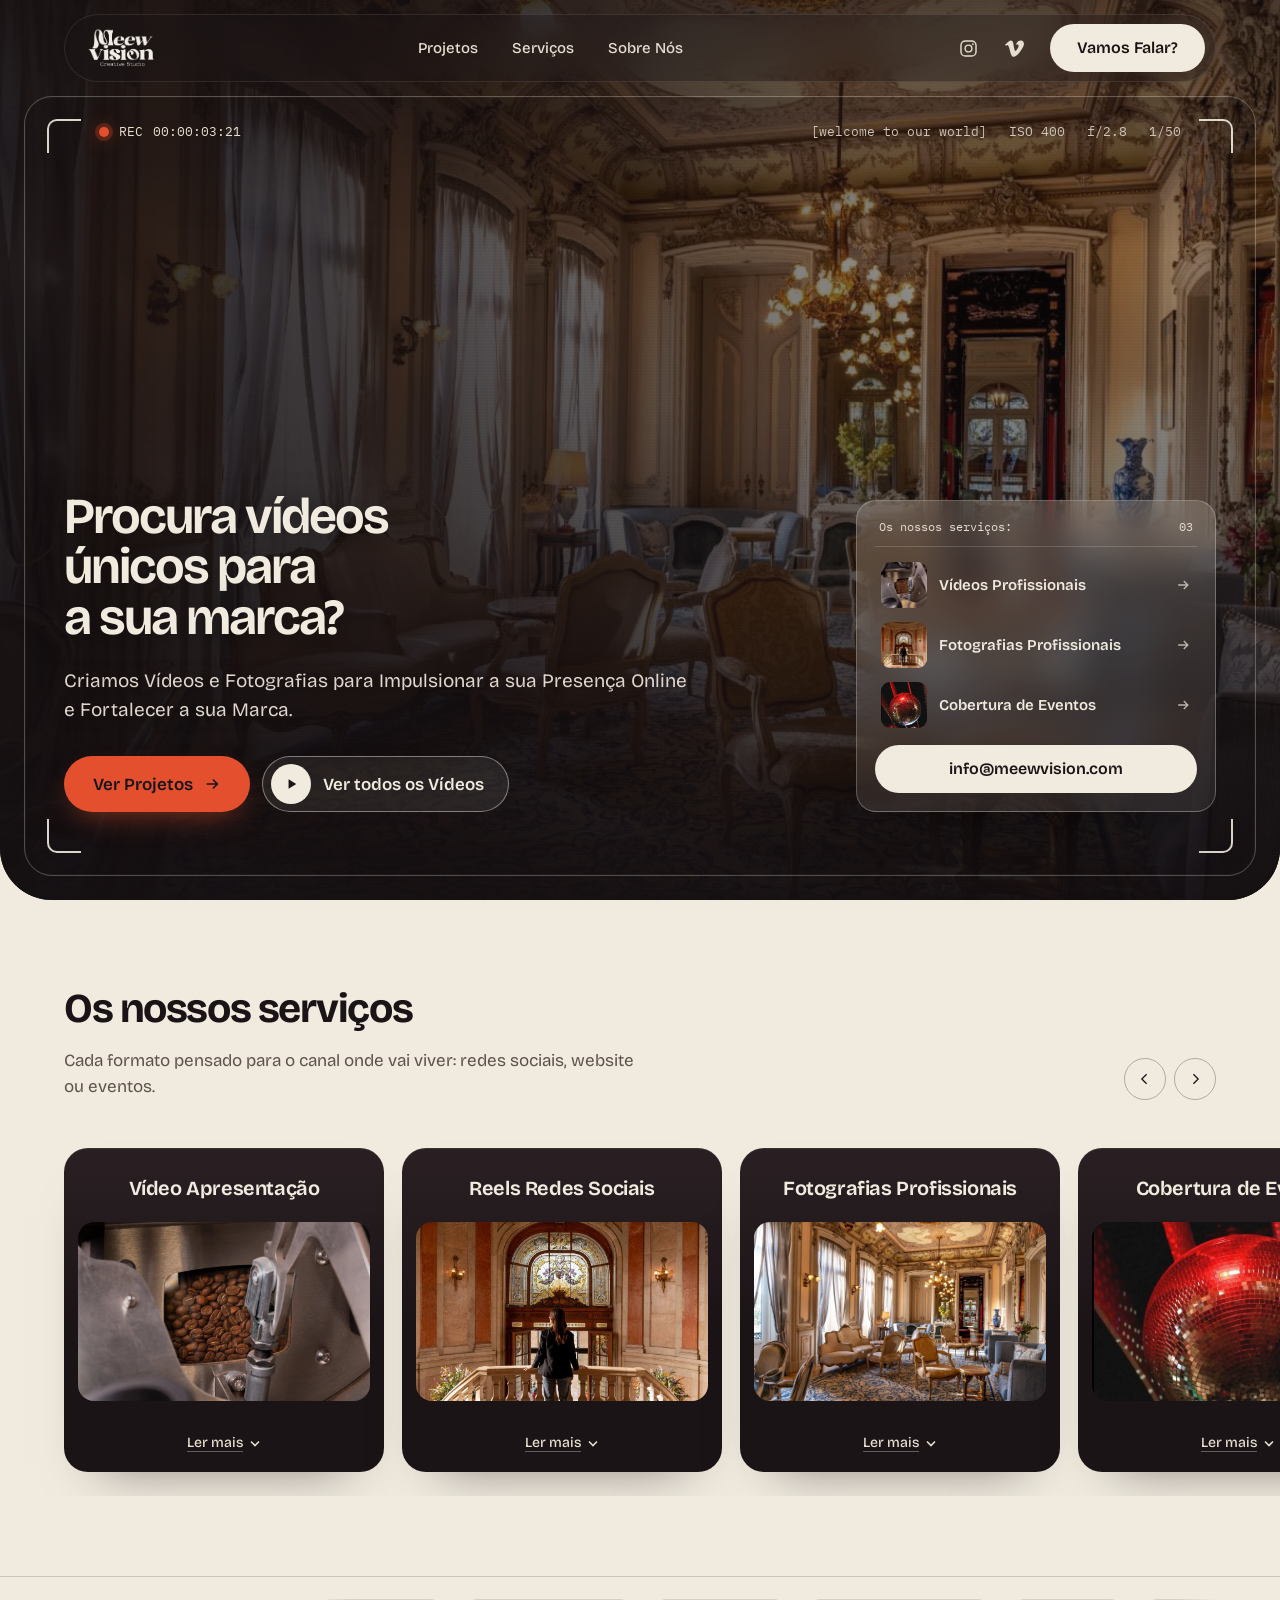
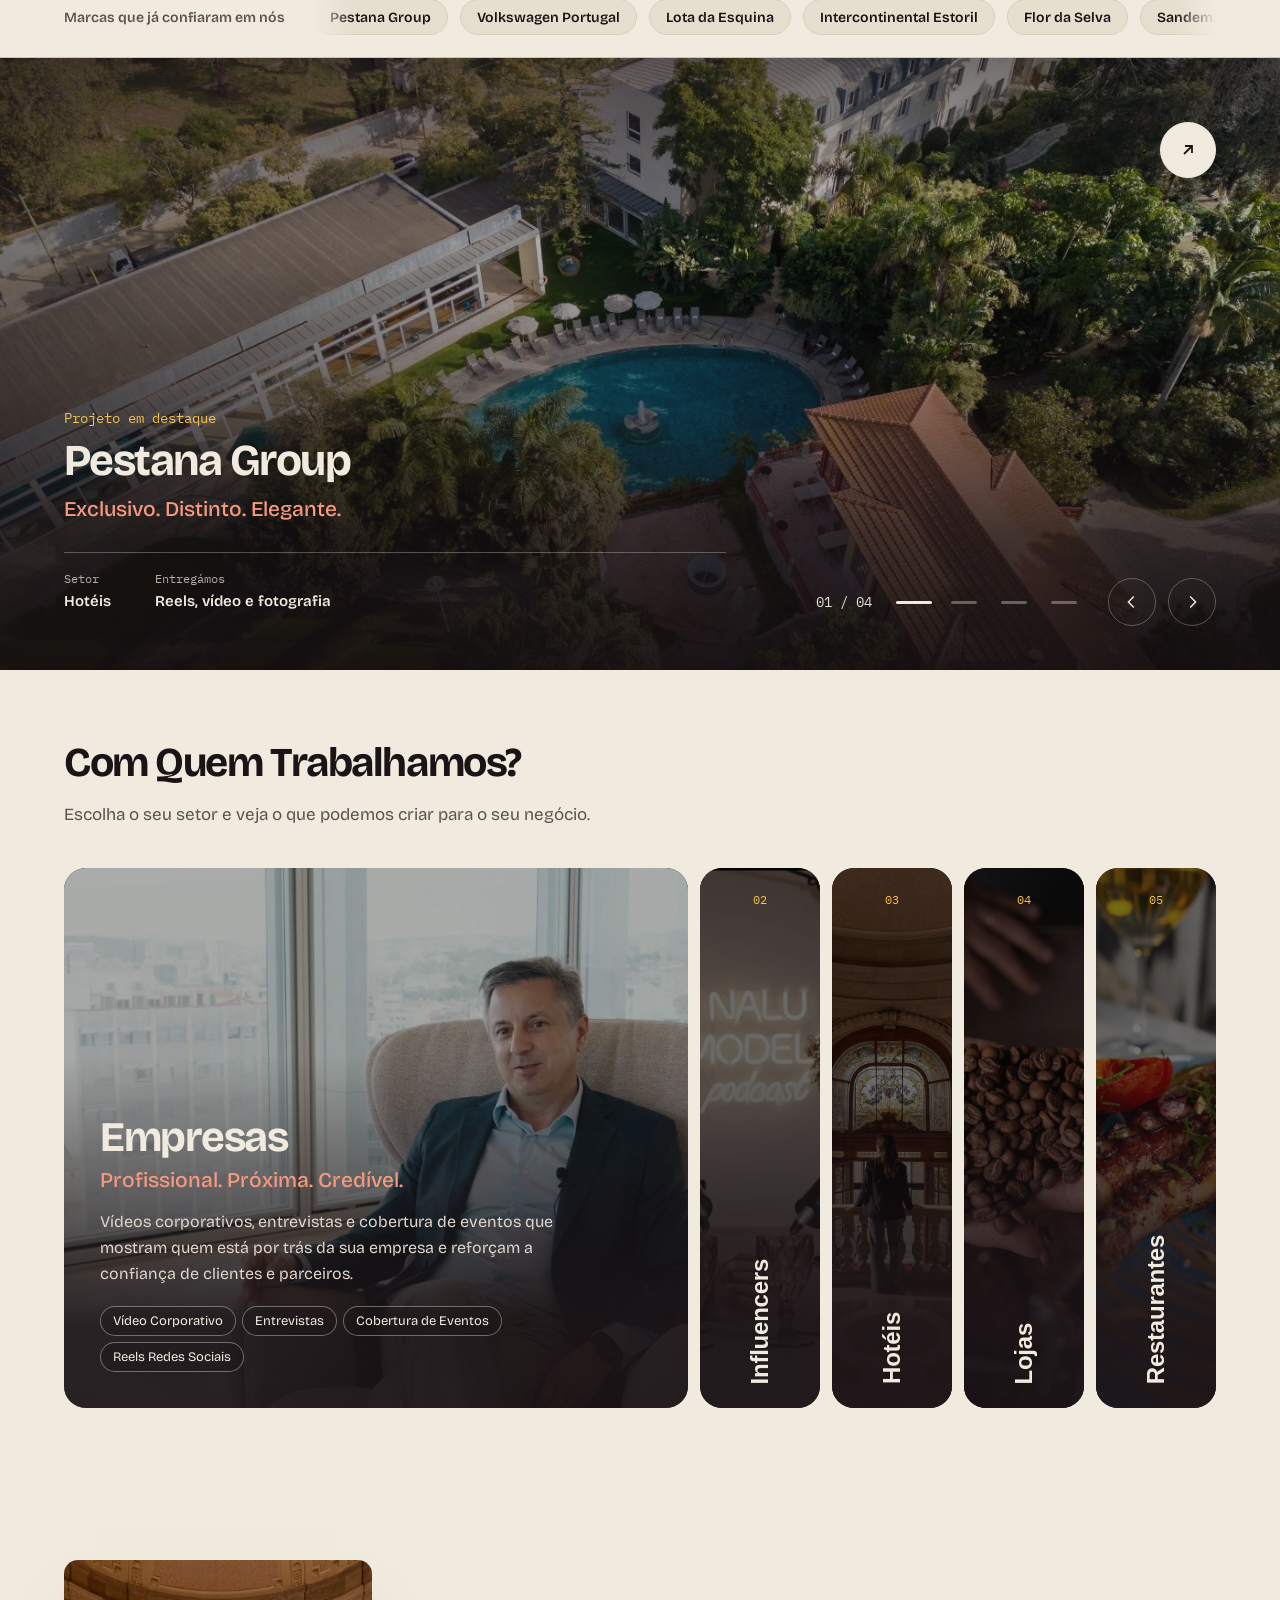
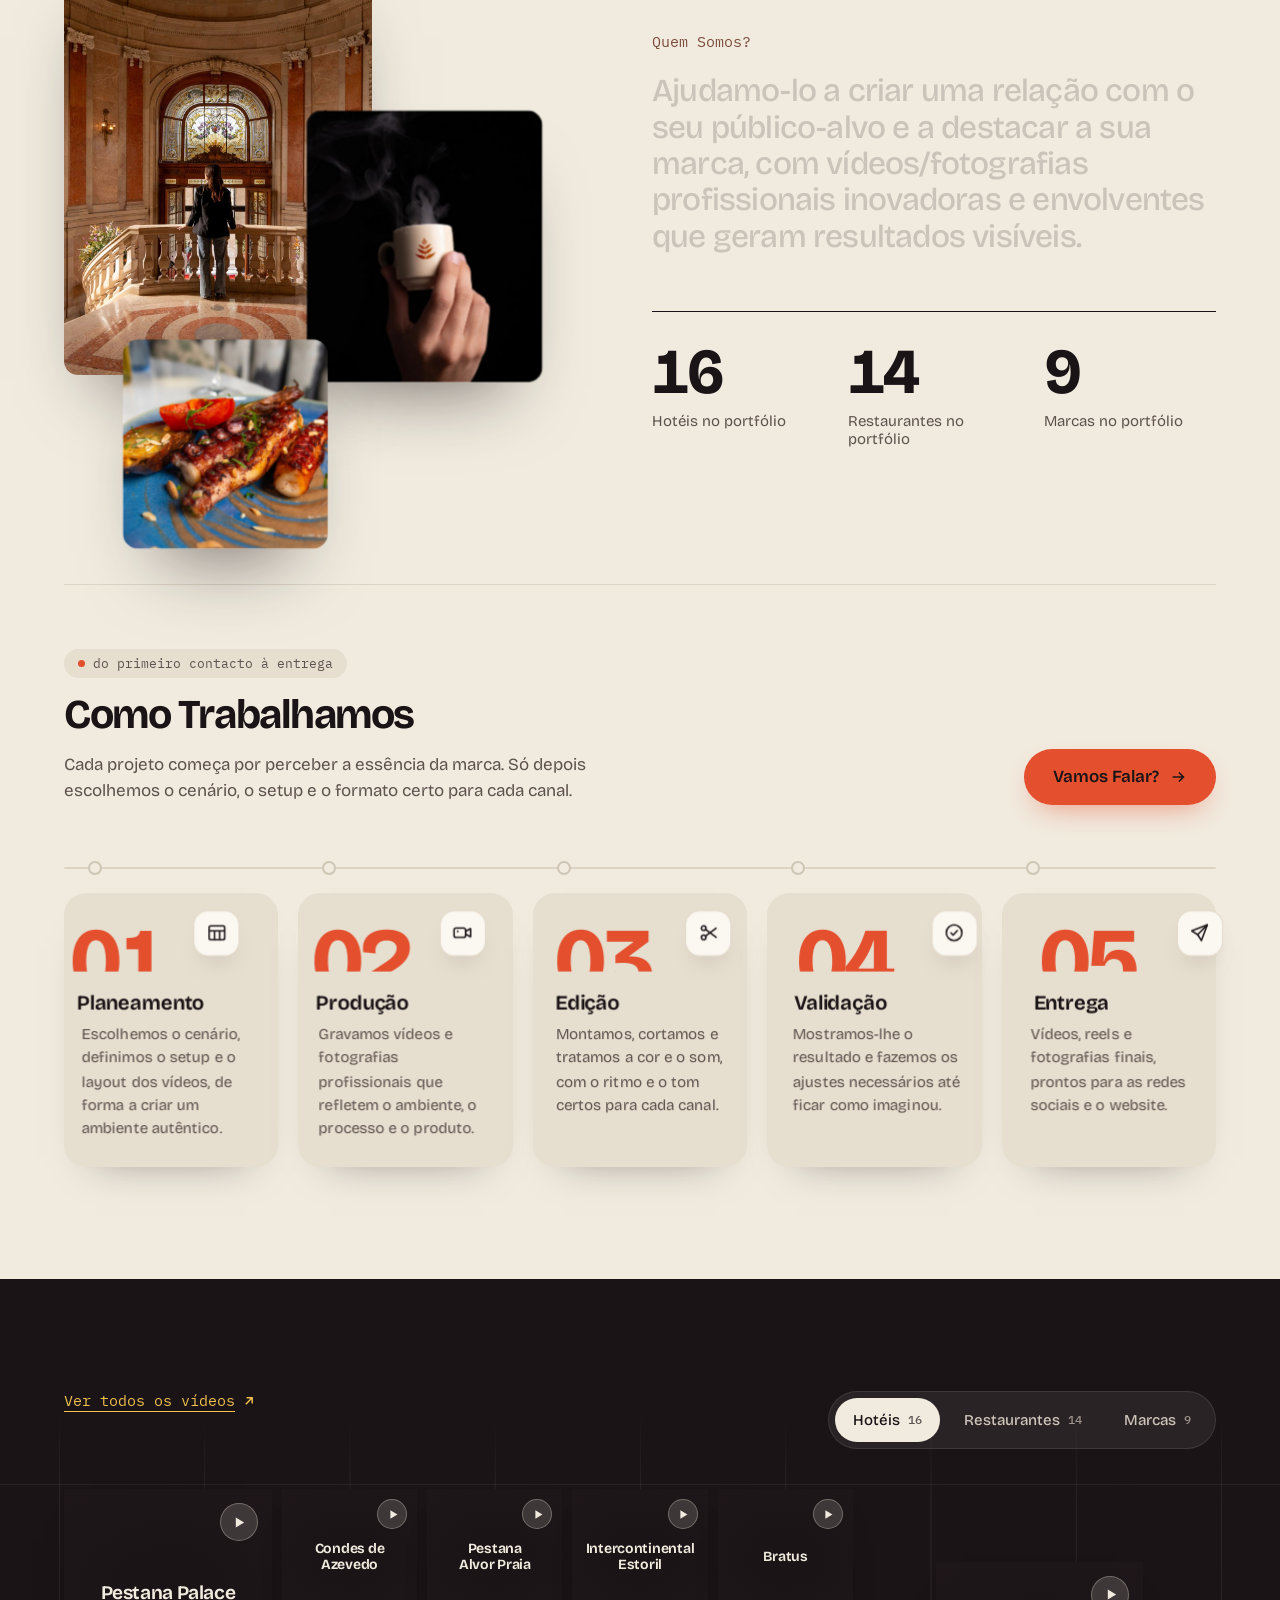
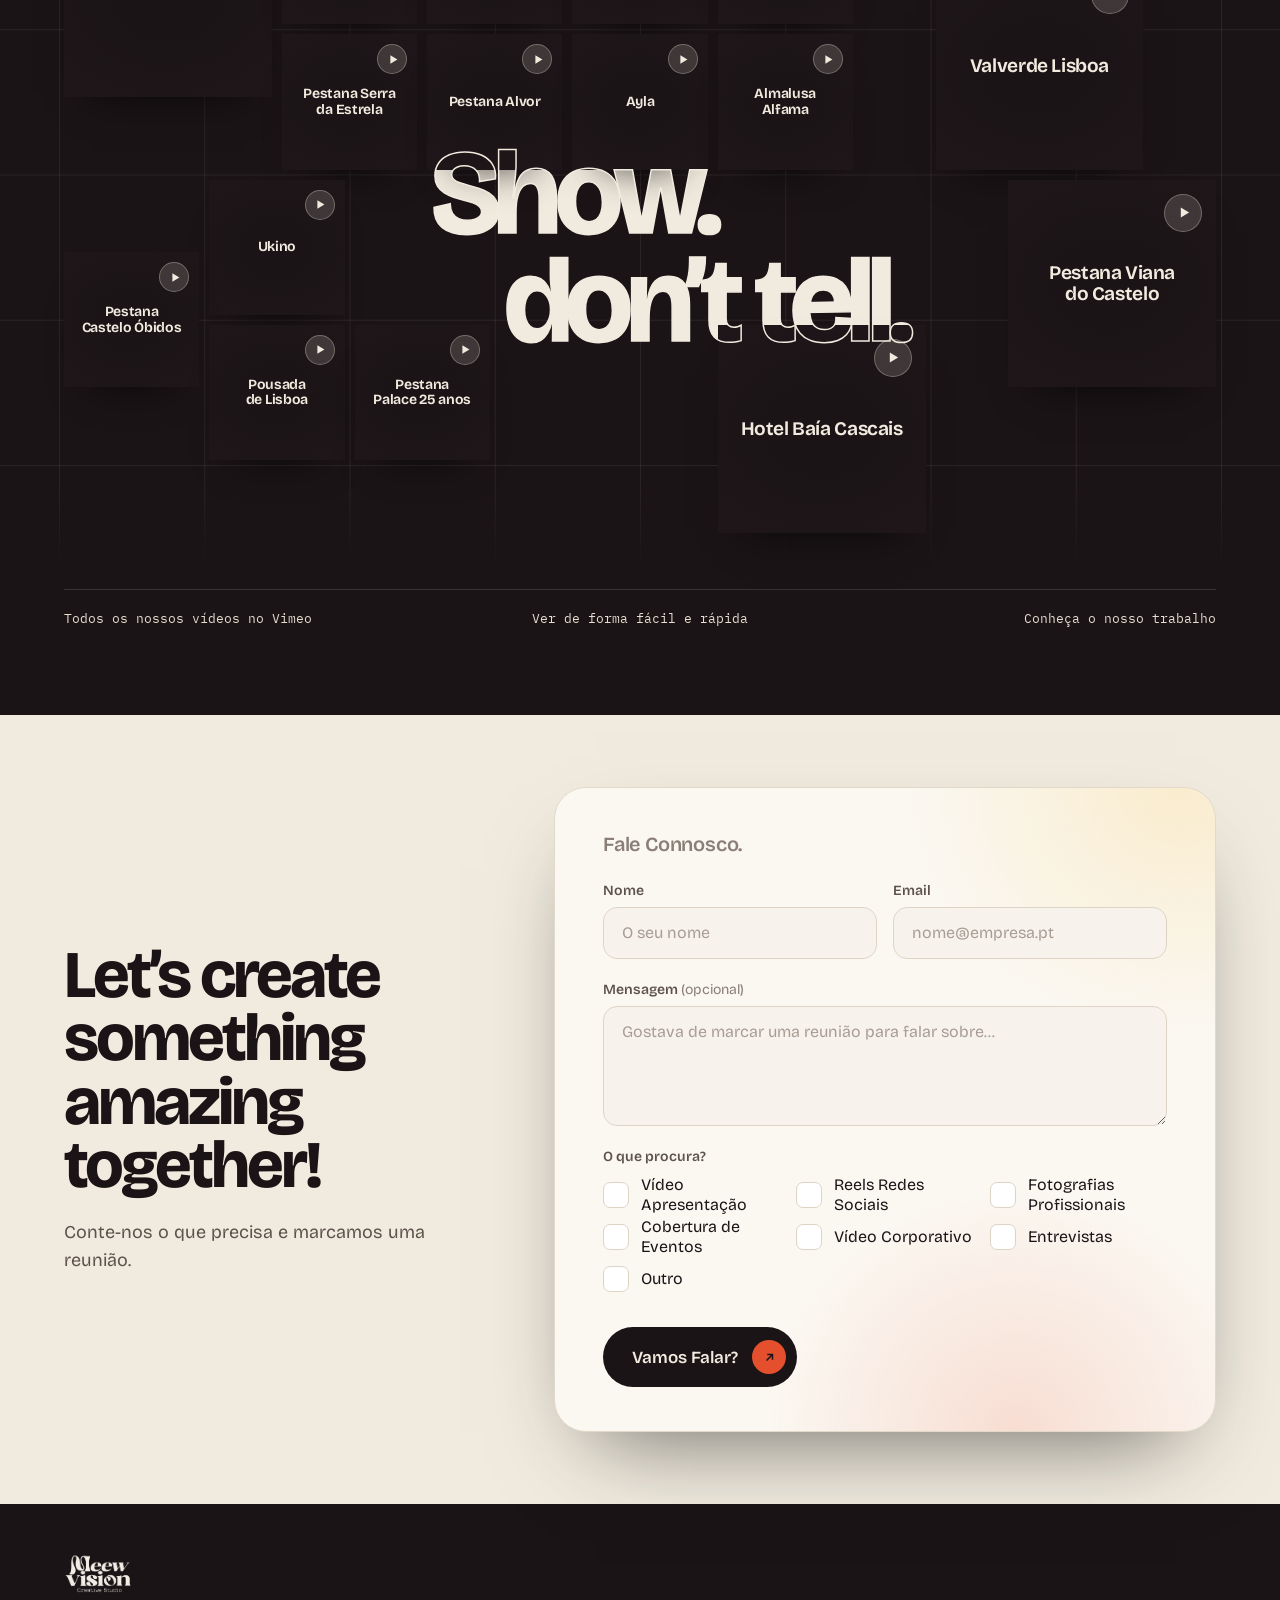
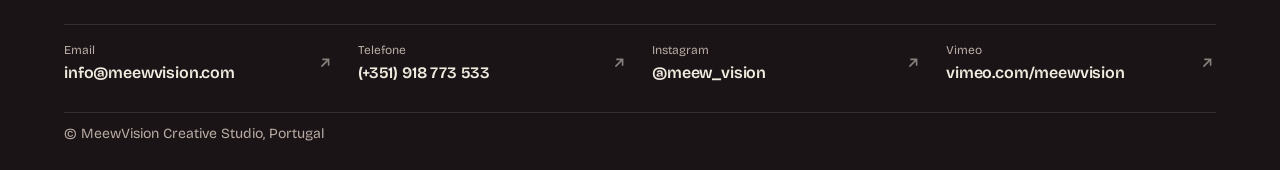
==== index.html @ 8f10b40c "Cartões de serviços mais compactos com fotografia a 55% - Fotografia ocupa 55% da altura do cartão; " ====
<!doctype html>
<html lang="pt-PT">
<head>
<meta charset="utf-8">
<meta name="viewport" content="width=device-width, initial-scale=1">
<title>MeewVision Creative Studio — Vídeos e Fotografias Profissionais</title>
<meta name="description" content="Criamos Vídeos e Fotografias para Impulsionar a sua Presença Online e Fortalecer a sua Marca. Vídeos Profissionais, Fotografias Profissionais e Cobertura de Eventos.">
<meta name="theme-color" content="#1B1417">
<link rel="icon" href="assets/img/logo-meewvision.png">
<link rel="preconnect" href="https://fonts.googleapis.com">
<link rel="preconnect" href="https://fonts.gstatic.com" crossorigin>
<link rel="stylesheet" href="https://fonts.googleapis.com/css2?family=Bricolage+Grotesque:opsz,wght@12..96,300..800&amp;family=IBM+Plex+Mono:wght@400;500&amp;display=swap">
<link rel="stylesheet" href="css/styles.css">
<script src="js/main.js" defer></script>
</head>
<body>
<div>
<a class="skip" href="#conteudo">Pular para conteúdo</a>

<header class="nav ">
<div class="wrap">
<div class="nav-bar">
<a class="logo" href="#topo" aria-label="MeewVision Creative Studio, início"><img src="assets/img/logo-meewvision.png" alt="MeewVision Creative Studio" width="69" height="40"></a>
<nav aria-label="Principal">
<ul class="nav-links">
<li><a href="#outros">Projetos</a></li>
<li><a href="#servicos">Serviços</a></li>
<li><a href="#sobre">Sobre Nós</a></li>
</ul>
</nav>
<div class="nav-cta">
<ul class="nav-social">
<li><a class="social-ic" href="https://www.instagram.com/meew_vision/" target="_blank" rel="noopener" aria-label="Instagram da MeewVision (abre num novo separador)"><svg viewBox="0 0 24 24" fill="none" stroke="currentColor" stroke-width="1.8" aria-hidden="true"><rect x="2.5" y="2.5" width="19" height="19" rx="5.5"/><circle cx="12" cy="12" r="4.3"/><circle cx="17.5" cy="6.5" r="1.1" fill="currentColor" stroke="none"/></svg></a></li>
<li><a class="social-ic" href="https://vimeo.com/meewvision" target="_blank" rel="noopener" aria-label="Vimeo da MeewVision (abre num novo separador)"><svg viewBox="0 0 24 24" fill="currentColor" aria-hidden="true"><path d="M23.977 6.417c-.105 2.338-1.739 5.543-4.894 9.609-3.268 4.247-6.026 6.37-8.29 6.37-1.409 0-2.578-1.294-3.553-3.881L5.322 11.4C4.603 8.816 3.834 7.522 3.01 7.522c-.179 0-.806.378-1.881 1.132L0 7.213c1.18-1.03 2.351-2.066 3.497-3.112C5.072 2.735 6.257 2.017 7.053 1.943c1.87-.18 3.023 1.1 3.456 3.842.466 2.971.788 4.819.967 5.547.537 2.455 1.129 3.674 1.776 3.674.502 0 1.257-.796 2.266-2.382 1.004-1.586 1.544-2.79 1.616-3.62.144-1.365-.393-2.053-1.615-2.053-.57 0-1.158.13-1.759.389 1.165-3.823 3.391-5.677 6.67-5.568 2.431.07 3.574 1.651 3.434 4.742z"/></svg></a></li>
</ul>
<a class="btn btn-cream" href="#contacto">Vamos Falar?</a>
<button id="menu-btn" class="icon-btn menu-btn" type="button" aria-label="Abrir menu" aria-expanded="false" aria-controls="menu">
<svg width="20" height="20" viewBox="0 0 20 20" fill="none" stroke="currentColor" stroke-width="1.6" aria-hidden="true"><path d="M3 7h14M3 13h14"></path></svg>
</button>
</div>
</div>
</div>
</header>


<div id="menu" class="overlay" hidden role="dialog" aria-modal="true" aria-label="Menu">
<div class="overlay-top">
<img src="assets/img/logo-meewvision.png" alt="MeewVision Creative Studio" width="58" height="34" style="height: 34px; width: auto;">
<button id="menu-close" class="icon-btn" type="button" aria-label="Fechar menu">
<svg width="20" height="20" viewBox="0 0 20 20" fill="none" stroke="currentColor" stroke-width="1.6" aria-hidden="true"><path d="M5 5l10 10M15 5L5 15"></path></svg>
</button>
</div>
<ul>
<li><a href="#outros">Projetos</a></li>
<li><a href="#servicos">Serviços</a></li>
<li><a href="#sobre">Sobre Nós</a></li>
</ul>
<div style="margin-top: auto;">
<a class="btn btn-hot" href="#contacto" style="width: 100%;">Vamos Falar?</a>
</div>
</div>


<main id="conteudo">

<section class="hero " id="topo" aria-labelledby="hero-title">
<div class="hero-media" aria-hidden="true">
<!-- VÍDEO DO HERO: para usar vídeo, coloque o ficheiro em assets/video/ e substitua o <img> abaixo por:
<video src="assets/video/hero.mp4" poster="assets/img/pestana-salao.jpg" autoplay muted loop playsinline preload="metadata"></video> -->

<img src="assets/img/pestana-salao.jpg" alt="" width="1400" height="934" fetchpriority="high" decoding="async">

</div>
<div class="hero-shade" aria-hidden="true"></div>
<div class="hero-scan" aria-hidden="true"></div>
<div class="reticle" aria-hidden="true"><span class="mono">AF</span></div>

<div class="vf" aria-hidden="true">
<span class="corner c-tl"></span><span class="corner c-tr"></span><span class="corner c-bl"></span><span class="corner c-br"></span>
<div class="hud-top mono">
<span class="rec"><i></i>REC <span id="tc">00:00:00:00</span></span>
<span class="hud-set"><span lang="en">[welcome to our world]</span><span>ISO 400</span><span>f/2.8</span><span>1/50</span></span>
</div>
</div>

<div class="hero-body">
<div class="hero-copy">
<h1 id="hero-title"><span class="ln">Procura vídeos</span> <span class="ln">únicos para</span> <span class="ln">a sua marca?</span></h1>
<p class="hero-sub">Criamos Vídeos e Fotografias para Impulsionar a sua Presença Online e Fortalecer a sua Marca.</p>
<div class="hero-ctas">
<a class="btn btn-cta" href="#outros">Ver Projetos<svg class="arrow" viewBox="0 0 20 20" fill="none" stroke="currentColor" stroke-width="1.8" aria-hidden="true"><path d="M4 10h12M11 5l5 5-5 5"></path></svg></a>
<a class="btn btn-watch" href="https://vimeo.com/meewvision" target="_blank" rel="noopener"><span class="pd" aria-hidden="true"><svg width="12" height="12" viewBox="0 0 14 14" fill="currentColor"><path d="M3 1.5v11l9-5.5z"></path></svg></span>Ver todos os Vídeos</a>
</div>
</div>
<aside class="hud-card" aria-label="Os nossos serviços">
<div class="hud-card-top mono"><span>Os nossos serviços:</span><span>03</span></div>
<ul>
<li><a href="#servicos"><img src="assets/img/flor-torra.jpg" alt="" width="46" height="46" loading="lazy"><b>Vídeos Profissionais</b><svg width="16" height="16" viewBox="0 0 20 20" fill="none" stroke="currentColor" stroke-width="1.8" aria-hidden="true"><path d="M4 10h12M11 5l5 5-5 5"></path></svg></a></li>
<li><a href="#servicos"><img src="assets/img/pestana-escadaria.jpg" alt="" width="46" height="46" loading="lazy"><b>Fotografias Profissionais</b><svg width="16" height="16" viewBox="0 0 20 20" fill="none" stroke="currentColor" stroke-width="1.8" aria-hidden="true"><path d="M4 10h12M11 5l5 5-5 5"></path></svg></a></li>
<li><a href="#servicos"><img src="assets/img/lota-evento.jpg" alt="" width="46" height="46" loading="lazy"><b>Cobertura de Eventos</b><svg width="16" height="16" viewBox="0 0 20 20" fill="none" stroke="currentColor" stroke-width="1.8" aria-hidden="true"><path d="M4 10h12M11 5l5 5-5 5"></path></svg></a></li>
</ul>
<a class="btn btn-cream" href="mailto:info@meewvision.com?subject=Vamos%20Falar%3F">info@meewvision.com</a>
</aside>
</div>
</section>

<section class="light scar" id="servicos" aria-labelledby="scar-title">
<div class="wrap">
<div class="scar-head">
<div>
<h2 id="scar-title" class="h2">Os nossos serviços</h2>
<p class="sub">Cada formato pensado para o canal onde vai viver: redes sociais, website ou eventos.</p>
</div>
<div class="scar-ctl">
<button class="icon-btn" type="button" aria-label="Anterior" aria-controls="scar-track"><svg width="18" height="18" viewBox="0 0 20 20" fill="none" stroke="currentColor" stroke-width="1.6" aria-hidden="true"><path d="M12 4l-6 6 6 6"></path></svg></button>
<button class="icon-btn" type="button" aria-label="Seguinte" aria-controls="scar-track"><svg width="18" height="18" viewBox="0 0 20 20" fill="none" stroke="currentColor" stroke-width="1.6" aria-hidden="true"><path d="M8 4l6 6-6 6"></path></svg></button>
</div>
</div>
</div>
<ul id="scar-track" class="track-x" tabindex="0" aria-label="Serviços em detalhe">
<li class="dcard">
<h3>Vídeo Apresentação</h3>
<div class="dcard-img"><img src="assets/img/flor-torra.jpg" alt="" width="640" height="480" loading="lazy" decoding="async"><div class="dcard-desc" id="ddesc-1"><p>Uma visão completa da marca, do processo ao produto final, para o website e as redes sociais.</p></div></div>
<button class="dcard-more" type="button" aria-expanded="false" aria-controls="ddesc-1"><span>Ler mais</span><svg viewBox="0 0 12 12" fill="none" stroke="currentColor" stroke-width="1.6" aria-hidden="true"><path d="M2 4.5l4 4 4-4"/></svg></button>
</li>
<li class="dcard">
<h3>Reels Redes Sociais</h3>
<div class="dcard-img"><img src="assets/img/pestana-escadaria.jpg" alt="" width="640" height="480" loading="lazy" decoding="async"><div class="dcard-desc" id="ddesc-2"><p>Vídeos curtos para destacar espaços e serviços e promover a identidade única da marca.</p></div></div>
<button class="dcard-more" type="button" aria-expanded="false" aria-controls="ddesc-2"><span>Ler mais</span><svg viewBox="0 0 12 12" fill="none" stroke="currentColor" stroke-width="1.6" aria-hidden="true"><path d="M2 4.5l4 4 4-4"/></svg></button>
</li>
<li class="dcard">
<h3>Fotografias Profissionais</h3>
<div class="dcard-img"><img src="assets/img/pestana-salao.jpg" alt="" width="640" height="480" loading="lazy" decoding="async"><div class="dcard-desc" id="ddesc-3"><p>Imagens que capturam a autenticidade da marca: o espaço, o processo e o produto final.</p></div></div>
<button class="dcard-more" type="button" aria-expanded="false" aria-controls="ddesc-3"><span>Ler mais</span><svg viewBox="0 0 12 12" fill="none" stroke="currentColor" stroke-width="1.6" aria-hidden="true"><path d="M2 4.5l4 4 4-4"/></svg></button>
</li>
<li class="dcard">
<h3>Cobertura de Eventos</h3>
<div class="dcard-img"><img src="assets/img/lota-evento.jpg" alt="" width="640" height="480" loading="lazy" decoding="async"><div class="dcard-desc" id="ddesc-4"><p>Vídeos e reels que capturam a atmosfera vibrante e a experiência única de cada evento.</p></div></div>
<button class="dcard-more" type="button" aria-expanded="false" aria-controls="ddesc-4"><span>Ler mais</span><svg viewBox="0 0 12 12" fill="none" stroke="currentColor" stroke-width="1.6" aria-hidden="true"><path d="M2 4.5l4 4 4-4"/></svg></button>
</li>
<li class="dcard">
<h3>Vídeo Corporativo</h3>
<div class="dcard-img"><img src="assets/img/bpi-entrevista.jpg" alt="" width="640" height="480" loading="lazy" decoding="async"><div class="dcard-desc" id="ddesc-5"><p>Clipes intercalados com entrevistas, criando uma narrativa dinâmica e envolvente.</p></div></div>
<button class="dcard-more" type="button" aria-expanded="false" aria-controls="ddesc-5"><span>Ler mais</span><svg viewBox="0 0 12 12" fill="none" stroke="currentColor" stroke-width="1.6" aria-hidden="true"><path d="M2 4.5l4 4 4-4"/></svg></button>
</li>
<li class="dcard">
<h3>Entrevistas</h3>
<div class="dcard-img"><img src="assets/img/bpi-gestor.jpg" alt="" width="640" height="480" loading="lazy" decoding="async"><div class="dcard-desc" id="ddesc-6"><p>Escolhemos o cenário, definimos o setup e o layout para um ambiente autêntico e acolhedor.</p></div></div>
<button class="dcard-more" type="button" aria-expanded="false" aria-controls="ddesc-6"><span>Ler mais</span><svg viewBox="0 0 12 12" fill="none" stroke="currentColor" stroke-width="1.6" aria-hidden="true"><path d="M2 4.5l4 4 4-4"/></svg></button>
</li>
<li class="dcard">
<h3>Fotografias Menu</h3>
<div class="dcard-img"><img src="assets/img/lota-polvo.jpg" alt="" width="640" height="480" loading="lazy" decoding="async"><div class="dcard-desc" id="ddesc-7"><p>A elegância e sofisticação dos pratos, prontas para o menu, o website e as redes.</p></div></div>
<button class="dcard-more" type="button" aria-expanded="false" aria-controls="ddesc-7"><span>Ler mais</span><svg viewBox="0 0 12 12" fill="none" stroke="currentColor" stroke-width="1.6" aria-hidden="true"><path d="M2 4.5l4 4 4-4"/></svg></button>
</li>
<li class="dcard">
<h3>Reels Produção</h3>
<div class="dcard-img"><img src="assets/img/flor-graos.jpg" alt="" width="640" height="480" loading="lazy" decoding="async"><div class="dcard-desc" id="ddesc-8"><p>Vídeos curtos e rápidos que mostram a essência artesanal do processo de produção.</p></div></div>
<button class="dcard-more" type="button" aria-expanded="false" aria-controls="ddesc-8"><span>Ler mais</span><svg viewBox="0 0 12 12" fill="none" stroke="currentColor" stroke-width="1.6" aria-hidden="true"><path d="M2 4.5l4 4 4-4"/></svg></button>
</li>
</ul>
</section>

<section class="light logos" aria-labelledby="logos-title">
<div class="wrap logos-in">
<h2 id="logos-title" class="logos-title">Marcas que já confiaram em nós</h2>
<!-- Lista gerada a partir de BRANDS em js/main.js (com logo: 'assets/img/logos/…' passa a mostrar o logótipo) -->
<div class="logos-band">
<ul class="logos-track" id="logos-track" aria-labelledby="logos-title"></ul>
</div>
</div>
</section>

<section class="feat" aria-labelledby="feat-title" aria-roledescription="carrossel">
<div class="feat-bg" aria-hidden="true">

<img class="on" src="assets/img/pestana-piscina.jpg" alt="" width="1400" height="934" loading="lazy" decoding="async">

<img class="" src="assets/img/lota-prato.jpg" alt="" width="1400" height="934" loading="lazy" decoding="async">

<img class="" src="assets/img/flor-graos.jpg" alt="" width="1400" height="934" loading="lazy" decoding="async">

<img class="" src="assets/img/bpi-entrevista.jpg" alt="" width="1400" height="934" loading="lazy" decoding="async">

</div>
<div class="wrap feat-in">
<div class="feat-top">
<a class="feat-go" href="https://www.meewvision.com/pestanagroup" target="_blank" rel="noopener" aria-label="Ver projeto completo: Pestana Group"><svg viewBox="0 0 20 20" fill="none" stroke="currentColor" stroke-width="1.8" aria-hidden="true"><path d="M6 14L14 6M7 6h7v7"></path></svg></a>
</div>
<div class="feat-bottom">
<div class="feat-title" aria-live="polite">
<h2 id="feat-title" class="feat-kicker mono">Projeto em destaque</h2>
<h3>Pestana Group</h3>
<p>Exclusivo. Distinto. Elegante.</p>
<dl class="feat-meta">
<div><dt class="mono">Setor</dt><dd>Hotéis</dd></div>
<div><dt class="mono">Entregámos</dt><dd>Reels, vídeo e fotografia</dd></div>
</dl>
</div>
<div class="feat-ctl">
<span class="count mono">01 / 04</span>
<div class="dots">

<button type="button" aria-label="Mostrar Pestana Group" aria-current="true"><i></i></button>

<button type="button" aria-label="Mostrar Lota da Esquina" aria-current="false"><i></i></button>

<button type="button" aria-label="Mostrar Flor da Selva" aria-current="false"><i></i></button>

<button type="button" aria-label="Mostrar BPI Gestão de Ativos" aria-current="false"><i></i></button>

</div>
<button class="icon-btn" type="button" aria-label="Projeto anterior"><svg width="18" height="18" viewBox="0 0 20 20" fill="none" stroke="currentColor" stroke-width="1.6" aria-hidden="true"><path d="M12 4l-6 6 6 6"></path></svg></button>
<button class="icon-btn" type="button" aria-label="Projeto seguinte"><svg width="18" height="18" viewBox="0 0 20 20" fill="none" stroke="currentColor" stroke-width="1.6" aria-hidden="true"><path d="M8 4l6 6-6 6"></path></svg></button>
</div>
</div>
</div>
</section>

<section class="light sectors-sec" id="trabalho" aria-labelledby="trabalho-title">
<div class="wrap">
<div class="sec-head">
<div>
<h2 id="trabalho-title" class="h2">Com Quem Trabalhamos?</h2>
<p class="sub">Escolha o seu setor e veja o que podemos criar para o seu negócio.</p>
</div>
</div>
<ul class="sectors">

<li class="sec on">
<img src="assets/img/bpi-entrevista.jpg" alt="Entrevista em vídeo num escritório" width="933" height="1400" loading="lazy" decoding="async">
<button class="sec-hit" type="button" aria-expanded="true" aria-controls="setor-0" tabindex="-1">
<span class="mono">01</span>
<span class="vlabel">Empresas</span>
</button>
<div id="setor-0" class="sec-body">
<h3>Empresas</h3>
<p class="tl">Profissional. Próxima. Credível.</p>
<p class="ds">Vídeos corporativos, entrevistas e cobertura de eventos que mostram quem está por trás da sua empresa e reforçam a confiança de clientes e parceiros.</p>
<ul class="tags">
<li>Vídeo Corporativo</li><li>Entrevistas</li><li>Cobertura de Eventos</li><li>Reels Redes Sociais</li>
</ul>
</div>
</li>

<li class="sec">
<img src="assets/img/influencer.jpg" alt="Sessão fotográfica com uma criadora de conteúdo" width="933" height="1400" loading="lazy" decoding="async">
<button class="sec-hit" type="button" aria-expanded="false" aria-controls="setor-1" tabindex="0">
<span class="mono">02</span>
<span class="vlabel">Influencers</span>
</button>
<div id="setor-1" class="sec-body">
<h3>Influencers</h3>
<p class="tl">Criativo. Autêntico. Próximo.</p>
<p class="ds">Reels, vídeos e fotografias para parcerias com marcas, eventos e para as suas redes sociais, com qualidade de estúdio e o seu estilo pessoal.</p>
<ul class="tags">
<li>Reels Redes Sociais</li><li>Fotografias Profissionais</li><li>Cobertura de Eventos</li>
</ul>
</div>
</li>

<li class="sec">
<img src="assets/img/pestana-escadaria.jpg" alt="Interior de um hotel histórico" width="933" height="1400" loading="lazy" decoding="async">
<button class="sec-hit" type="button" aria-expanded="false" aria-controls="setor-2" tabindex="0">
<span class="mono">03</span>
<span class="vlabel">Hotéis</span>
</button>
<div id="setor-2" class="sec-body">
<h3>Hotéis</h3>
<p class="tl">Exclusivo. Acolhedor. Memorável.</p>
<p class="ds">Mostramos os espaços, os serviços e a experiência do seu hotel em vídeos e fotografias pensados para o website, as redes sociais e as plataformas de reservas.</p>
<ul class="tags">
<li>Vídeo Apresentação</li><li>Reels Redes Sociais</li><li>Fotografias Profissionais</li>
</ul>
</div>
</li>

<li class="sec">
<img src="assets/img/flor-maos.jpg" alt="Mãos com grãos de café torrado" width="933" height="1400" loading="lazy" decoding="async">
<button class="sec-hit" type="button" aria-expanded="false" aria-controls="setor-3" tabindex="0">
<span class="mono">04</span>
<span class="vlabel">Lojas</span>
</button>
<div id="setor-3" class="sec-body">
<h3>Lojas</h3>
<p class="tl">Autêntico. Artesanal. Único.</p>
<p class="ds">Do produto ao processo, criamos conteúdos que contam a história da sua loja e dão vontade de a visitar, online e ao vivo.</p>
<ul class="tags">
<li>Vídeo Apresentação</li><li>Fotografias Profissionais</li><li>Reels Produção</li>
</ul>
</div>
</li>

<li class="sec">
<img src="assets/img/lota-polvo.jpg" alt="Prato de polvo num restaurante" width="933" height="1400" loading="lazy" decoding="async">
<button class="sec-hit" type="button" aria-expanded="false" aria-controls="setor-4" tabindex="0">
<span class="mono">05</span>
<span class="vlabel">Restaurantes</span>
</button>
<div id="setor-4" class="sec-body">
<h3>Restaurantes</h3>
<p class="tl">Vibrante. Saboroso. Envolvente.</p>
<p class="ds">Pratos, ambiente e equipa captados de forma a abrir o apetite: fotografias de menu, reels e cobertura de eventos para encher mesas.</p>
<ul class="tags">
<li>Fotografias Menu</li><li>Reels Redes Sociais</li><li>Cobertura de Eventos</li>
</ul>
</div>
</li>

</ul>
</div>
</section>

<section class="light about" id="sobre" aria-labelledby="sobre-title">
<div class="wrap about-grid">
<div class="collage" aria-hidden="true">
<div class="collage-in">
<div class="col-img col-a"><img src="assets/img/pestana-escadaria.jpg" alt="" width="933" height="1400" loading="lazy" decoding="async"></div>
<div class="col-img col-b"><img src="assets/img/flor-chavena.jpg" alt="" width="933" height="1400" loading="lazy" decoding="async"></div>
<div class="col-img col-c"><img src="assets/img/lota-polvo.jpg" alt="" width="933" height="1400" loading="lazy" decoding="async"></div>
</div>
</div>
<div class="about-text">
<h2 id="sobre-title" class="label mono">Quem Somos?</h2>
<p class="big-p">Ajudamo-lo a criar uma relação com o seu público-alvo e a destacar a sua marca, com vídeos/fotografias profissionais inovadoras e envolventes que geram resultados visíveis.</p>
<div class="stats">
<div class="stat"><b>16</b><span>Hotéis no portfólio</span></div>
<div class="stat"><b>14</b><span>Restaurantes no portfólio</span></div>
<div class="stat"><b>9</b><span>Marcas no portfólio</span></div>
</div>
</div>
</div>
<div class="wrap">
<div class="process" id="processo">
<div class="process-head">
<div>
<p class="proc-chip mono"><span class="dot" aria-hidden="true"></span>do primeiro contacto à entrega</p>
<h3 id="processo-title" class="h2">Como Trabalhamos</h3>
<p class="sub">Cada projeto começa por perceber a essência da marca. Só depois escolhemos o cenário, o setup e o formato certo para cada canal.</p>
</div>
<a class="btn btn-cta" href="#contacto">Vamos Falar?<svg class="arrow" viewBox="0 0 20 20" fill="none" stroke="currentColor" stroke-width="1.8" aria-hidden="true"><path d="M4 10h12M11 5l5 5-5 5"></path></svg></a>
</div>
<div class="scar-ctl steps-ctl">
<button class="icon-btn" type="button" aria-label="Passo anterior" aria-controls="steps-track"><svg width="18" height="18" viewBox="0 0 20 20" fill="none" stroke="currentColor" stroke-width="1.6" aria-hidden="true"><path d="M12 4l-6 6 6 6"></path></svg></button>
<button class="icon-btn" type="button" aria-label="Passo seguinte" aria-controls="steps-track"><svg width="18" height="18" viewBox="0 0 20 20" fill="none" stroke="currentColor" stroke-width="1.6" aria-hidden="true"><path d="M8 4l6 6-6 6"></path></svg></button>
</div>
<ol class="steps" id="steps-track">
<li class="step"><span class="step-node" aria-hidden="true"></span><span class="step-n" aria-hidden="true">01</span><span class="step-ic" aria-hidden="true"><svg viewBox="0 0 24 24" fill="none" stroke="currentColor" stroke-width="1.7" stroke-linecap="round" stroke-linejoin="round"><rect x="3.5" y="4.5" width="17" height="15" rx="2"/><path d="M3.5 10h17M9.5 10v9.5M15 10v9.5"/></svg></span><h3>Planeamento</h3><p>Escolhemos o cenário, definimos o setup e o layout dos vídeos, de forma a criar um ambiente autêntico.</p></li>
<li class="step"><span class="step-node" aria-hidden="true"></span><span class="step-n" aria-hidden="true">02</span><span class="step-ic" aria-hidden="true"><svg viewBox="0 0 24 24" fill="none" stroke="currentColor" stroke-width="1.7" stroke-linecap="round" stroke-linejoin="round"><rect x="3" y="7" width="12.5" height="10" rx="2"/><path d="M15.5 10.5 21 7.5v9l-5.5-3"/><circle cx="7" cy="10.5" r="1" fill="currentColor" stroke="none"/></svg></span><h3>Produção</h3><p>Gravamos vídeos e fotografias profissionais que refletem o ambiente, o processo e o produto.</p></li>
<li class="step"><span class="step-node" aria-hidden="true"></span><span class="step-n" aria-hidden="true">03</span><span class="step-ic" aria-hidden="true"><svg viewBox="0 0 24 24" fill="none" stroke="currentColor" stroke-width="1.7" stroke-linecap="round" stroke-linejoin="round"><circle cx="6.5" cy="7" r="2.5"/><circle cx="6.5" cy="17" r="2.5"/><path d="M8.6 8.4 20 17M8.6 15.6 20 7"/></svg></span><h3>Edição</h3><p>Montamos, cortamos e tratamos a cor e o som, com o ritmo e o tom certos para cada canal.</p></li>
<li class="step"><span class="step-node" aria-hidden="true"></span><span class="step-n" aria-hidden="true">04</span><span class="step-ic" aria-hidden="true"><svg viewBox="0 0 24 24" fill="none" stroke="currentColor" stroke-width="1.7" stroke-linecap="round" stroke-linejoin="round"><circle cx="12" cy="12" r="8.5"/><path d="M8.5 12.2l2.4 2.4 4.6-4.9"/></svg></span><h3>Validação</h3><p>Mostramos-lhe o resultado e fazemos os ajustes necessários até ficar como imaginou.</p></li>
<li class="step"><span class="step-node" aria-hidden="true"></span><span class="step-n" aria-hidden="true">05</span><span class="step-ic" aria-hidden="true"><svg viewBox="0 0 24 24" fill="none" stroke="currentColor" stroke-width="1.7" stroke-linecap="round" stroke-linejoin="round"><path d="M20.5 3.5 10 14"/><path d="M20.5 3.5 14 20.5l-4-6.5-6.5-4z"/></svg></span><h3>Entrega</h3><p>Vídeos, reels e fotografias finais, prontos para as redes sociais e o website.</p></li>
</ol>
</div>
</div>
</section>

<section class="wall-sec" id="outros" aria-labelledby="outros-title">
<div class="wrap">
<div class="wall-head">
<a class="label mono wall-link" href="https://vimeo.com/meewvision" target="_blank" rel="noopener">Ver todos os vídeos<span class="sr"> no Vimeo (abre num novo separador)</span><svg viewBox="0 0 20 20" fill="none" stroke="currentColor" stroke-width="1.8" aria-hidden="true"><path d="M6 14L14 6M7 6h7v7"></path></svg></a>
<div class="seg" role="group" aria-label="Escolher categoria">

<button type="button" aria-pressed="true">Hotéis<span class="n">16</span></button>

<button type="button" aria-pressed="false">Restaurantes<span class="n">14</span></button>

<button type="button" aria-pressed="false">Marcas<span class="n">9</span></button>

</div>
</div>
<p class="sr" aria-live="polite">16 projetos em Hotéis</p>
<div class="pgrid">
<div class="pgrid-lines" aria-hidden="true"></div>
<!-- o título existe duas vezes: cheio por trás das fotografias e só em contorno por cima delas (efeito da referência) -->
<h2 id="outros-title" class="wall-title" lang="en"><span>Show.</span> <span>don’t tell.</span></h2>
<ul class="bento" translate="no"></ul>
<p class="wall-title is-outline" aria-hidden="true" lang="en"><span>Show.</span> <span>don’t tell.</span></p>
</div>
<div class="wall-row">
<span class="mono">Todos os nossos vídeos no Vimeo</span>
<span class="mono">Ver de forma fácil e rápida</span>
<span class="mono">Conheça o nosso trabalho</span>
</div>
</div>
</section>

<section class="contact" id="contacto" aria-labelledby="contacto-title">
<div class="wrap contact-grid">
<div class="contact-left">
<h2 id="contacto-title" class="contact-title" lang="en">Let’s create something amazing together!</h2>
<p class="csub">Conte-nos o que precisa e marcamos uma reunião.</p>
</div>
<div class="form-area" aria-live="polite">

<div class="sent" hidden tabindex="-1">
<span class="sent-mark" aria-hidden="true"><svg viewBox="0 0 20 20" fill="none" stroke="currentColor" stroke-width="2"><path d="M5 10.5l3.2 3.2L15 7"/></svg></span>
<h3>Obrigado, <span data-sent-name></span>.</h3>
<p>Recebemos o seu pedido. Vamos responder para o email que indicou para marcarmos uma reunião.</p>
</div>

<form class="form" aria-label="Vamos Falar?" novalidate>
<p class="form-intro">Fale Connosco.</p>
<div class="form-row">
<div class="field">
<label for="f-nome">Nome</label>
<input id="f-nome" name="nome" type="text" autocomplete="name" placeholder="O seu nome" aria-invalid="false" aria-describedby="e-nome">
<p id="e-nome" class="err" hidden></p>
</div>
<div class="field">
<label for="f-email">Email</label>
<input id="f-email" name="email" type="email" inputmode="email" autocomplete="email" spellcheck="false" placeholder="nome@empresa.pt" aria-invalid="false" aria-describedby="e-email">
<p id="e-email" class="err" hidden></p>
</div>
</div>
<div class="field"><label for="f-msg">Mensagem <span class="opt">(opcional)</span></label><textarea id="f-msg" name="mensagem" rows="4" placeholder="Gostava de marcar uma reunião para falar sobre…"></textarea></div>
<fieldset class="form-block">
<legend class="legend">O que procura?</legend>
<div class="checks">
<label class="check"><input type="checkbox" name="servicos" value="Vídeo Apresentação"><span class="check-box" aria-hidden="true"><svg viewBox="0 0 20 20" fill="none" stroke="currentColor" stroke-width="2.4"><path d="M5 10.5l3.2 3.2L15 7"/></svg></span><span class="check-label">Vídeo Apresentação</span></label>
<label class="check"><input type="checkbox" name="servicos" value="Reels Redes Sociais"><span class="check-box" aria-hidden="true"><svg viewBox="0 0 20 20" fill="none" stroke="currentColor" stroke-width="2.4"><path d="M5 10.5l3.2 3.2L15 7"/></svg></span><span class="check-label">Reels Redes Sociais</span></label>
<label class="check"><input type="checkbox" name="servicos" value="Fotografias Profissionais"><span class="check-box" aria-hidden="true"><svg viewBox="0 0 20 20" fill="none" stroke="currentColor" stroke-width="2.4"><path d="M5 10.5l3.2 3.2L15 7"/></svg></span><span class="check-label">Fotografias Profissionais</span></label>
<label class="check"><input type="checkbox" name="servicos" value="Cobertura de Eventos"><span class="check-box" aria-hidden="true"><svg viewBox="0 0 20 20" fill="none" stroke="currentColor" stroke-width="2.4"><path d="M5 10.5l3.2 3.2L15 7"/></svg></span><span class="check-label">Cobertura de Eventos</span></label>
<label class="check"><input type="checkbox" name="servicos" value="Vídeo Corporativo"><span class="check-box" aria-hidden="true"><svg viewBox="0 0 20 20" fill="none" stroke="currentColor" stroke-width="2.4"><path d="M5 10.5l3.2 3.2L15 7"/></svg></span><span class="check-label">Vídeo Corporativo</span></label>
<label class="check"><input type="checkbox" name="servicos" value="Entrevistas"><span class="check-box" aria-hidden="true"><svg viewBox="0 0 20 20" fill="none" stroke="currentColor" stroke-width="2.4"><path d="M5 10.5l3.2 3.2L15 7"/></svg></span><span class="check-label">Entrevistas</span></label>
<label class="check"><input type="checkbox" name="servicos" value="Outro"><span class="check-box" aria-hidden="true"><svg viewBox="0 0 20 20" fill="none" stroke="currentColor" stroke-width="2.4"><path d="M5 10.5l3.2 3.2L15 7"/></svg></span><span class="check-label">Outro</span></label>
</div>
</fieldset>
<div class="form-foot">
<button class="btn btn-send" type="submit">Vamos Falar?<span class="send-dot" aria-hidden="true"><svg viewBox="0 0 20 20" fill="none" stroke="currentColor" stroke-width="2"><path d="M6 14L14 6M7 6h7v7"/></svg></span></button>
</div>
</form>

</div>
</div>
</section>


</main>

<footer class="footer">
<div class="wrap">
<div class="footer-top">
<a class="footer-logo" href="#topo" aria-label="MeewVision Creative Studio, voltar ao início"><img src="assets/img/logo-meewvision.png" alt="MeewVision Creative Studio" width="69" height="40" loading="lazy"></a>
</div>
<ul class="direct footer-direct">
<li><a href="mailto:info@meewvision.com?subject=Vamos%20Falar%3F"><span class="direct-k">Email</span><span class="direct-v">info@meewvision.com</span><svg class="arrow" viewBox="0 0 20 20" fill="none" stroke="currentColor" stroke-width="1.8" aria-hidden="true"><path d="M6 14L14 6M7 6h7v7"></path></svg></a></li>
<li><a href="tel:+351918773533"><span class="direct-k">Telefone</span><span class="direct-v">(+351) 918 773 533</span><svg class="arrow" viewBox="0 0 20 20" fill="none" stroke="currentColor" stroke-width="1.8" aria-hidden="true"><path d="M6 14L14 6M7 6h7v7"></path></svg></a></li>
<li><a href="https://www.instagram.com/meew_vision/" target="_blank" rel="noopener"><span class="direct-k">Instagram</span><span class="direct-v">@meew_vision</span><svg class="arrow" viewBox="0 0 20 20" fill="none" stroke="currentColor" stroke-width="1.8" aria-hidden="true"><path d="M6 14L14 6M7 6h7v7"></path></svg></a></li>
<li><a href="https://vimeo.com/meewvision" target="_blank" rel="noopener"><span class="direct-k">Vimeo</span><span class="direct-v">vimeo.com/meewvision</span><svg class="arrow" viewBox="0 0 20 20" fill="none" stroke="currentColor" stroke-width="1.8" aria-hidden="true"><path d="M6 14L14 6M7 6h7v7"></path></svg></a></li>
</ul>
<div class="footer-row">
<span>© MeewVision Creative Studio, Portugal</span>
</div>
</div>
</footer>
<button class="to-top" type="button" aria-label="Voltar ao topo da página" tabindex="-1" aria-hidden="true">
<svg viewBox="0 0 20 20" fill="none" stroke="currentColor" stroke-width="1.8" aria-hidden="true"><path d="M10 16V4M5 9l5-5 5 5"/></svg>
</button>
</div>
</body>
</html>
---- css/styles.css ----
[hidden]{display:none !important}
body{margin:0;background:#1B1417;color:#F1EBDF;font-family:"Bricolage Grotesque","Helvetica Neue",Arial,sans-serif;-webkit-font-smoothing:antialiased}
*{box-sizing:border-box}
/* grelha: todas as secções alinham o conteúdo pelas mesmas duas linhas verticais.
   --content = largura máxima do conteúdo; --gutter = margem lateral mínima.
   Em elementos a toda a largura, a linha é max(var(--gutter), (100% - var(--content)) / 2). */
/* --sec-y = espaço vertical dentro de cada secção (em cima e em baixo); o mesmo em todo o site. */
:root{--content:1312px;--gutter:64px;--sec-y:112px}
html{scroll-behavior:smooth}
[id]{scroll-margin-top:96px}
a{color:inherit}
a,button,input,textarea{touch-action:manipulation;-webkit-tap-highlight-color:transparent}
:focus-visible{outline:2px solid #F2C14E;outline-offset:3px}
img{display:block}
.mono{font-family:"IBM Plex Mono",ui-monospace,Menlo,monospace;font-weight:400;letter-spacing:0}
.sr{position:absolute;width:1px;height:1px;overflow:hidden;clip:rect(0 0 0 0);white-space:nowrap}
.wrap{width:100%;max-width:calc(var(--content) + var(--gutter) * 2);margin:0 auto;padding-left:var(--gutter);padding-right:var(--gutter)}
.skip{position:absolute;left:-9999px;top:12px;background:#F2C14E;color:#1B1417;padding:12px 16px;z-index:80}
.skip:focus{left:16px}
@keyframes fade{from{opacity:0}to{opacity:1}}
@keyframes up{from{opacity:0;transform:translateY(24px)}to{opacity:1;transform:none}}
.ez{transition-timing-function:cubic-bezier(.2,.7,.2,1)}

/* buttons */
.btn{display:inline-flex;align-items:center;justify-content:center;gap:10px;min-height:52px;padding:0 26px;border-radius:999px;font:600 16px/1 "Bricolage Grotesque",sans-serif;text-decoration:none;cursor:pointer;border:1.5px solid transparent;transition:background-color .25s,color .25s,border-color .25s,transform .25s}
.btn:active{transform:scale(.97)}
.btn[disabled]{opacity:.6;cursor:progress}
.btn-hot{background:#E4502E;color:#1B1417}
.btn-hot:hover{background:#F2C14E;color:#1B1417}
/* botão principal (hero, "Como Trabalhamos" e formulário): tomate da marca com texto tinta (contraste 4,7:1);
   ao passar o rato fica creme (15:1), sobe ligeiramente e a seta avança */
.btn-cta{min-height:56px;padding:0 28px;font-size:17px;background:#E4502E;color:#1B1417;box-shadow:0 12px 30px -12px rgba(228,80,46,.6);transition:background-color .25s,color .25s,box-shadow .35s,transform .35s cubic-bezier(.2,.7,.2,1)}
.btn-cta .arrow{transition:transform .35s cubic-bezier(.2,.7,.2,1)}
.btn-cta:hover{background:#F1EBDF;color:#1B1417;transform:translateY(-2px);box-shadow:0 16px 36px -14px rgba(241,235,223,.45)}
.btn-cta:hover .arrow{transform:translateX(4px)}
.btn-cta:active{transform:translateY(0) scale(.98)}
.btn-cta:focus-visible{outline:2px solid #F1EBDF;outline-offset:4px}
.btn-cta:disabled{opacity:.7;cursor:progress;transform:none}
.btn-cream{background:#F1EBDF;color:#1B1417}
.btn-cream:hover{background:#FFFFFF;color:#1B1417}
.btn-line{background:rgba(241,235,223,.04);color:#F1EBDF;border-color:rgba(241,235,223,.35)}
.btn-line:hover{border-color:#F1EBDF;background:rgba(241,235,223,.1)}
.btn-ink{background:#1B1417;color:#F1EBDF}
.btn-ink:hover{background:#2E2328;color:#F2C14E}
.arrow{width:18px;height:18px;flex:none}
.icon-btn{display:inline-flex;width:48px;height:48px;border-radius:999px;border:1.5px solid rgba(241,235,223,.3);background:transparent;color:#F1EBDF;align-items:center;justify-content:center;cursor:pointer;transition:border-color .2s,background-color .2s}
.icon-btn:hover{border-color:#F1EBDF;background:rgba(241,235,223,.08)}
.light .icon-btn{border-color:rgba(27,20,23,.3);color:#1B1417}
.light .icon-btn:hover{border-color:#1B1417;background:rgba(27,20,23,.06)}

/* floating pill nav */
.nav{position:fixed;top:14px;left:0;right:0;z-index:40;pointer-events:none}
.nav-bar{pointer-events:auto;height:68px;display:flex;align-items:center;justify-content:space-between;gap:20px;padding:0 10px 0 22px;border-radius:999px;border:1px solid rgba(241,235,223,.1);background:rgba(27,20,23,.35);-webkit-backdrop-filter:blur(18px);backdrop-filter:blur(18px);transition:background-color .35s,border-color .35s,box-shadow .35s,height .35s cubic-bezier(.2,.7,.2,1)}
.nav.solid .nav-bar{height:60px;background:rgba(27,20,23,.82);border-color:rgba(241,235,223,.14);box-shadow:0 20px 40px -24px rgba(0,0,0,.6)}
.logo{display:inline-flex;align-items:center;min-height:44px}
.logo img{height:40px;width:auto}
.nav-links{display:flex;gap:2px;list-style:none;margin:0;padding:0}
.nav-links a{display:inline-flex;align-items:center;min-height:44px;padding:0 16px;border-radius:999px;text-decoration:none;font-size:15px;font-weight:500;color:#E6DECF;transition:background-color .2s,color .2s}
.nav-links a:hover{background:rgba(241,235,223,.1);color:#FFFFFF}
/* secção atual: link aceso com uma linha creme por baixo do texto */
.nav-links a{position:relative}
.nav-links a::after{content:"";position:absolute;left:16px;right:16px;bottom:8px;height:2px;border-radius:2px;background:#F1EBDF;transform:scaleX(0);transition:transform .35s cubic-bezier(.2,.7,.2,1)}
.nav-links a[aria-current="true"]{color:#FFFFFF}
.nav-links a[aria-current="true"]::after{transform:scaleX(1)}
.nav-cta{display:flex;align-items:center;gap:8px}
.nav-cta .btn{min-height:48px}
.nav-social{display:flex;align-items:center;gap:2px;list-style:none;margin:0 6px 0 0;padding:0}
.social-ic{display:inline-grid;place-items:center;width:44px;height:44px;border-radius:999px;color:#E6DECF;transition:background-color .2s,color .2s}
.social-ic svg{width:19px;height:19px}
.social-ic:hover{background:rgba(241,235,223,.1);color:#F2C14E}
.menu-btn{display:none}

/* hero: camera viewfinder */
.hero{position:relative;height:max(780px,100vh);max-height:1040px;min-height:720px;overflow:hidden;background:#140F11;color:#F1EBDF;--mx:0;--my:0}
.hero-media{position:absolute;inset:-4%;transform:translate3d(calc(var(--mx) * -22px),calc(var(--my) * -16px),0) scale(1.02);transition:transform 1.2s cubic-bezier(.2,.7,.2,1)}
.hero-media img,.hero-media video{position:absolute;inset:0;width:100%;height:100%;object-fit:cover;filter:brightness(.86) saturate(.92)}
.hero-media img{animation:kenburns 26s ease-in-out infinite alternate;transform-origin:62% 40%}
@keyframes kenburns{from{transform:scale(1.02) translate3d(0,0,0)}to{transform:scale(1.16) translate3d(-2%,-1.5%,0)}}
.hero-shade{position:absolute;inset:0;background:linear-gradient(90deg,rgba(20,15,17,.82) 0%,rgba(20,15,17,.62) 32%,rgba(20,15,17,.18) 62%,rgba(20,15,17,0) 80%),linear-gradient(180deg,rgba(20,15,17,.55) 0%,rgba(20,15,17,.1) 28%,rgba(20,15,17,.4) 60%,rgba(20,15,17,.94) 100%),rgba(20,15,17,.22)}
.hero-scan{position:absolute;inset:0;pointer-events:none;opacity:.5;background:repeating-linear-gradient(180deg,rgba(255,255,255,.035) 0 1px,transparent 1px 3px);mix-blend-mode:overlay}
.vf{position:absolute;top:96px;left:24px;right:24px;bottom:24px;border-radius:28px;border:1px solid rgba(241,235,223,.28);box-shadow:inset 0 0 0 1px rgba(255,255,255,.03),inset 0 0 120px rgba(20,15,17,.35);transform:translate3d(calc(var(--mx) * 8px),calc(var(--my) * 6px),0);transition:transform 1.2s cubic-bezier(.2,.7,.2,1)}
.corner{position:absolute;width:34px;height:34px;border-color:#F1EBDF;border-style:solid;border-width:0;opacity:.9}
.c-tl{top:22px;left:22px;border-top-width:2px;border-left-width:2px;border-top-left-radius:10px}
.c-tr{top:22px;right:22px;border-top-width:2px;border-right-width:2px;border-top-right-radius:10px}
.c-bl{bottom:22px;left:22px;border-bottom-width:2px;border-left-width:2px;border-bottom-left-radius:10px}
.c-br{bottom:22px;right:22px;border-bottom-width:2px;border-right-width:2px;border-bottom-right-radius:10px}
.hud-top{position:absolute;top:26px;left:74px;right:74px;display:flex;justify-content:space-between;align-items:center;gap:20px;font-size:13px;color:#E6DECF}
.rec{display:inline-flex;align-items:center;gap:10px}
.rec i{width:10px;height:10px;border-radius:999px;background:#E4502E;box-shadow:0 0 0 4px rgba(228,80,46,.25),0 0 18px rgba(228,80,46,.8);animation:blink 1.2s steps(1,end) infinite}
@keyframes blink{50%{opacity:.15}}
.hud-set{display:flex;gap:22px;color:#CFC4BB}
.reticle{position:absolute;left:0;top:0;width:96px;height:72px;margin:-36px 0 0 -48px;pointer-events:none;transform:translate3d(var(--fx,50vw),var(--fy,46vh),0);transition:transform .45s cubic-bezier(.2,.7,.2,1),opacity .4s;opacity:0}
.hero.aim .reticle{opacity:1}
.reticle::before,.reticle::after{content:"";position:absolute;inset:0;border:1.5px solid #F2C14E;border-radius:6px;-webkit-mask:linear-gradient(#000 0 0) top left/16px 16px no-repeat,linear-gradient(#000 0 0) top right/16px 16px no-repeat,linear-gradient(#000 0 0) bottom left/16px 16px no-repeat,linear-gradient(#000 0 0) bottom right/16px 16px no-repeat;mask:linear-gradient(#000 0 0) top left/16px 16px no-repeat,linear-gradient(#000 0 0) top right/16px 16px no-repeat,linear-gradient(#000 0 0) bottom left/16px 16px no-repeat,linear-gradient(#000 0 0) bottom right/16px 16px no-repeat}
.reticle::after{inset:30px 42px;border-radius:999px;-webkit-mask:none;mask:none;border-width:1px;opacity:.7}
.reticle span{position:absolute;left:100%;top:-2px;margin-left:8px;font-size:11px;color:#F2C14E;white-space:nowrap}
.hero-body{position:absolute;left:0;right:0;bottom:24px;padding:0 max(var(--gutter),calc((100% - var(--content)) / 2)) 64px;display:grid;grid-template-columns:repeat(12,minmax(0,1fr));column-gap:24px;align-items:end;transform:translate3d(calc(var(--mx) * 10px),calc(var(--my) * 8px),0);transition:transform 1.2s cubic-bezier(.2,.7,.2,1)}
.hero-copy{grid-column:1 / span 8}
.hero h1{margin:0;font-size:clamp(38px,5.6vh,56px);line-height:1.0;font-weight:650;letter-spacing:-.04em;text-wrap:balance;max-width:15ch;text-shadow:0 2px 28px rgba(20,15,17,.5);animation:up 1s .2s cubic-bezier(.2,.7,.2,1) both}
.hero h1 .ln{display:block}
.hero-sub{margin:24px 0 0;max-width:52ch;font-size:19px;line-height:1.5;color:#E0D6CD;text-shadow:0 1px 16px rgba(20,15,17,.6);animation:up 1s .35s cubic-bezier(.2,.7,.2,1) both}
.hero-ctas{display:flex;align-items:center;gap:12px;flex-wrap:wrap;margin-top:32px;animation:up 1s .5s cubic-bezier(.2,.7,.2,1) both}
/* botão secundário do hero: contorno claro com ícone de play num círculo; ao passar o rato fica creme */
.btn-watch{min-height:56px;padding:0 24px 0 8px;gap:12px;font-size:17px;background:rgba(241,235,223,.08);color:#F1EBDF;border-color:rgba(241,235,223,.45);-webkit-backdrop-filter:blur(8px);backdrop-filter:blur(8px)}
.btn-watch .pd{display:grid;place-items:center;width:40px;height:40px;border-radius:999px;background:#F1EBDF;color:#1B1417;transition:background-color .25s,color .25s,transform .35s cubic-bezier(.2,.7,.2,1)}
.btn-watch .pd svg{margin-left:2px}
.btn-watch:hover{background:#F1EBDF;color:#1B1417;border-color:#F1EBDF}
.btn-watch:hover .pd{background:#E4502E;color:#1B1417;transform:scale(1.06)}
.hud-card{grid-column:9 / span 4;justify-self:end;width:100%;max-width:360px;padding:18px;border-radius:20px;background:linear-gradient(160deg,rgba(241,235,223,.2),rgba(241,235,223,.06));border:1px solid rgba(241,235,223,.28);-webkit-backdrop-filter:blur(18px) saturate(1.2);backdrop-filter:blur(18px) saturate(1.2);box-shadow:0 30px 60px -30px rgba(0,0,0,.7);animation:up 1s .6s cubic-bezier(.2,.7,.2,1) both}
.hud-card-top{display:flex;justify-content:space-between;align-items:center;font-size:12px;color:#E6DECF;padding:0 4px 12px;border-bottom:1px solid rgba(241,235,223,.18)}
.hud-card ul{list-style:none;margin:8px 0 0;padding:0}
.hud-card li a{display:grid;grid-template-columns:46px minmax(0,1fr) auto;gap:12px;align-items:center;min-height:60px;padding:6px;border-radius:12px;text-decoration:none;color:#F1EBDF;transition:background-color .25s}
.hud-card li a:hover{background:rgba(241,235,223,.12)}
.hud-card li img{width:46px;height:46px;border-radius:9px;object-fit:cover}
.hud-card li b{font-size:15px;font-weight:600}
.hud-card li svg{opacity:.7;transition:transform .3s}
.hud-card li a:hover svg{transform:translateX(3px);opacity:1}
.hud-card .btn{width:100%;margin-top:10px;min-height:48px}
@supports (animation-timeline: scroll()){
.hero-body,.hud-top{animation:heroOut linear both;animation-timeline:scroll(root);animation-range:0 70vh}
@keyframes heroOut{to{opacity:0;filter:blur(6px)}}
}

/* shared */
.light{background:#F1EBDF;color:#1B1417}
.label{margin:0;font-size:15px;color:#7A4A3A}
.dark .label{color:#F2C14E}
/* uma só escala para todos os títulos de secção */
.h2{margin:0;font-weight:700;font-size:clamp(32px,3.2vw,44px);line-height:1.02;letter-spacing:-.035em;text-wrap:balance}
.label + .h2{margin-top:16px}
.sig{font-size:14px;color:#7A4A3A}
.center{text-align:center}

/* about: collage + text */
.about{padding:var(--sec-y) 0}
.about-grid{display:grid;grid-template-columns:repeat(12,minmax(0,1fr));column-gap:24px;align-items:center}
.collage{grid-column:1 / span 5;position:relative;height:560px;perspective:1400px}
.collage-in{position:absolute;inset:0;transform-style:preserve-3d;transform:rotateY(calc(var(--tx,0) * 14deg)) rotateX(calc(var(--ty,0) * -12deg));transition:transform .8s cubic-bezier(.2,.7,.2,1)}
.col-img{position:absolute;border-radius:14px;overflow:hidden;box-shadow:0 40px 70px -35px rgba(27,20,23,.6)}
.col-img img{width:100%;height:100%;object-fit:cover}
.col-a{left:0;top:0;width:66%;height:74%;transform:translateZ(0)}
.col-b{right:0;top:28%;width:48%;height:46%;transform:translateZ(70px)}
.col-c{left:16%;bottom:0;width:40%;height:34%;transform:translateZ(130px)}
.about-text{grid-column:7 / span 6}
.about-text p.big-p{margin:22px 0 0;font-size:32px;line-height:1.14;font-weight:500;letter-spacing:-.025em;text-wrap:pretty}
.stats{display:grid;grid-template-columns:repeat(3,minmax(0,1fr));gap:24px;margin-top:56px;padding-top:28px;border-top:1.5px solid #1B1417}
.stat b{display:block;font-size:64px;font-weight:700;letter-spacing:-.04em;line-height:1;font-variant-numeric:tabular-nums}
.stat span{display:block;margin-top:8px;font-size:15px;color:#5E524D}
@supports (animation-timeline: view()){
.big-p{color:transparent;background:linear-gradient(90deg,#1B1417 50%,rgba(27,20,23,.18) 50%);background-size:200% 100%;background-position:100% 0;-webkit-background-clip:text;background-clip:text;animation:fill linear both;animation-timeline:view();animation-range:entry 30% cover 55%}
@keyframes fill{to{background-position:0 0}}
}

/* sectors (expanding panels) */
.sectors-sec{padding:calc(var(--sec-y) * .64) 0 var(--sec-y)}
.sec-head{display:flex;justify-content:space-between;align-items:flex-end;gap:32px;flex-wrap:wrap;margin-bottom:40px}
.sec-head p.sub{margin:18px 0 0;max-width:52ch;font-size:17px;line-height:1.55;color:#5E524D}
.sectors{display:flex;gap:12px;height:540px;list-style:none;margin:0;padding:0}
.sec{position:relative;flex:1 1 0;min-width:0;border-radius:22px;overflow:hidden;background:#1B1417;color:#F1EBDF;transition:flex-grow .8s cubic-bezier(.2,.7,.2,1)}
.sec.on{flex-grow:5.2}
.sec img{position:absolute;inset:0;width:100%;height:100%;object-fit:cover;filter:brightness(.5) saturate(.85);transition:filter .8s,transform 1.2s cubic-bezier(.2,.7,.2,1)}
.sec.on img{filter:brightness(.78) saturate(1);transform:scale(1.03)}
.sec::after{content:"";position:absolute;inset:0;pointer-events:none;background:linear-gradient(180deg,rgba(27,20,23,.1) 35%,rgba(27,20,23,.9) 85%)}
.sec-hit{position:absolute;inset:0;z-index:3;display:flex;flex-direction:column;justify-content:space-between;align-items:center;padding:24px 0;border:0;background:transparent;color:#F1EBDF;cursor:pointer;transition:opacity .35s}
.sec.on .sec-hit{opacity:0;pointer-events:none}
.vlabel{writing-mode:vertical-rl;transform:rotate(180deg);font-size:24px;font-weight:650;letter-spacing:-.01em}
.sec-hit .mono{font-size:12px;color:#F2C14E}
.sec-body{position:absolute;left:0;bottom:0;z-index:4;width:580px;max-width:100%;padding:36px;opacity:0;transform:translateY(24px);transition:opacity .35s,transform .6s cubic-bezier(.2,.7,.2,1);pointer-events:none}
.sec.on .sec-body{opacity:1;transform:none;pointer-events:auto;transition-delay:.3s}
.sec-body .mono{margin:0;font-size:13px;color:#F2C14E}
.sec-body h3{margin:0 0 10px;font-size:42px;line-height:.95;font-weight:700;letter-spacing:-.035em}
.sec-body .tl{margin:0;font-size:21px;font-weight:500;color:#F59A7F}
.sec-body .ds{margin:16px 0 0;font-size:16px;line-height:1.6;color:#E0D6CD;max-width:50ch}
.tags{display:flex;flex-wrap:wrap;gap:6px;margin:20px 0 0;padding:0;list-style:none}
.tags li{display:inline-flex;align-items:center;min-height:30px;padding:0 12px;border-radius:999px;border:1px solid rgba(241,235,223,.4);font-size:13px;background:rgba(27,20,23,.35);-webkit-backdrop-filter:blur(6px);backdrop-filter:blur(6px)}
.sec-body .btn{margin-top:26px}

/* process: painel creme compacto; cabeçalho em duas colunas; 4 passos lado a lado ligados por uma linha horizontal.
   Ao entrar na secção a linha enche-se a tomate e os passos acendem em sequência (timeline --steps; sem suporte ficam todos acesos) */
/* "Como Trabalhamos" vive dentro de "Quem Somos?" (segunda parte da mesma secção) */
.process{margin-top:64px;padding-top:64px;border-top:1px solid #DDD4C6}
.process-head{display:flex;justify-content:space-between;align-items:flex-end;gap:24px 48px;flex-wrap:wrap}
.proc-chip{display:inline-flex;align-items:center;gap:8px;margin:0;padding:6px 14px;border-radius:999px;background:#E6DECF;font-size:13px;color:#5E524D}
.proc-chip .dot{width:7px;height:7px;border-radius:999px;background:#E4502E}
.process .h2{margin-top:16px}
.process .sub{margin:16px 0 0;max-width:52ch;font-size:17px;line-height:1.55;color:#5E524D}
/* setas do carrossel de passos: só no tablet e no telemóvel (mesmo estilo das setas dos serviços) */
.scar-ctl.steps-ctl{display:none;justify-content:flex-end;margin-top:28px}
.steps{position:relative;display:grid;grid-template-columns:repeat(5,minmax(0,1fr));gap:0 20px;list-style:none;margin:56px 0 0;padding:32px 0 0;view-timeline-name:--steps;perspective:1400px}
.steps::before,.steps::after{content:"";position:absolute;left:0;right:0;top:6px;height:2px;border-radius:2px}
.steps::before{background:#DDD4C6}
.steps::after{background:#E4502E;transform-origin:left;transform:scaleX(1)}
/* cartões 3D: inclinam com o rato (--tx/--ty via bindTilt) e as camadas têm profundidades diferentes */
.step{position:relative;padding:26px 24px 28px;border-radius:22px;background:#E6DECF;transform-style:preserve-3d;transform:rotateY(calc(var(--tx,0) * 12deg)) rotateX(calc(var(--ty,0) * -12deg));transition:transform .6s cubic-bezier(.2,.7,.2,1),box-shadow .4s;box-shadow:0 22px 40px -32px rgba(27,20,23,.5)}
.step:hover{box-shadow:0 34px 60px -30px rgba(27,20,23,.55)}
.step-node{position:absolute;left:24px;top:-32px;width:14px;height:14px;border-radius:999px;background:#E4502E;border:2px solid #E4502E;box-shadow:0 0 0 5px rgba(228,80,46,.16)}
.step-n{display:block;height:.62em;overflow:hidden;margin:0 0 18px;transform:translateZ(45px);font-size:88px;font-weight:700;letter-spacing:-.05em;line-height:1;color:#E4502E;font-variant-numeric:tabular-nums}
.step-ic{position:absolute;right:20px;top:22px;transform:translateZ(65px);box-shadow:0 14px 24px -16px rgba(27,20,23,.5);display:grid;place-items:center;width:44px;height:44px;border-radius:14px;background:#FBF8F2;border:1px solid #E3DACB;color:#1B1417}
.step-ic svg{width:21px;height:21px}
.step h3{transform:translateZ(28px);margin:0 0 8px;font-size:20px;font-weight:650;letter-spacing:-.02em;line-height:1.2}
.step p{transform:translateZ(16px);margin:0;max-width:30ch;font-size:15px;line-height:1.55;color:#5E524D}
@supports (animation-timeline: view()){
.steps::after{animation:stepsFill linear both;animation-timeline:--steps;animation-range:entry 10% entry 100%}
.step-node,.step-n{animation-timeline:--steps;animation-fill-mode:both;animation-timing-function:linear;animation-range:entry 30% cover 55%}
.step-node{animation-name:stepNode}
.step-n{animation-name:stepNum}
.step:nth-child(1) .step-node,.step:nth-child(1) .step-n{animation-range:entry 10% entry 28%}
.step:nth-child(2) .step-node,.step:nth-child(2) .step-n{animation-range:entry 28% entry 46%}
.step:nth-child(3) .step-node,.step:nth-child(3) .step-n{animation-range:entry 46% entry 64%}
.step:nth-child(4) .step-node,.step:nth-child(4) .step-n{animation-range:entry 64% entry 82%}
.step:nth-child(5) .step-node,.step:nth-child(5) .step-n{animation-range:entry 82% entry 100%}
@keyframes stepsFill{from{transform:scaleX(0)}to{transform:scaleX(1)}}
@keyframes stepNode{from{background:#F1EBDF;border-color:#CFC5B5;box-shadow:0 0 0 0 rgba(228,80,46,0)}to{background:#E4502E;border-color:#E4502E;box-shadow:0 0 0 5px rgba(228,80,46,.16)}}
@keyframes stepNum{from{color:#D8CEBE}to{color:#E4502E}}
/* entrada em perspetiva, em sequência (usa translate/rotate para não chocar com a inclinação do rato) */
.step{animation:stepRise linear both;animation-timeline:--steps}
.step:nth-child(1){animation-range:entry 0% entry 36%}
.step:nth-child(2){animation-range:entry 16% entry 52%}
.step:nth-child(3){animation-range:entry 32% entry 68%}
.step:nth-child(4){animation-range:entry 48% entry 84%}
.step:nth-child(5){animation-range:entry 64% entry 100%}
@keyframes stepRise{from{opacity:0;translate:0 60px;rotate:x 28deg}to{opacity:1;translate:0 0;rotate:x 0deg}}
}

/* Todos os Projetos: fundo tinta (como o rodapé), linhas de grelha finas e mosaico de fotografias quadradas
   com o título grande por cima (referência: colagem "Favorite artist"). Todos os projetos ficam visíveis:
   cartões pequenos (2x2 células) e 4 em destaque um pouco maiores (3x3). As posições são calculadas em js/main.js. */
.wall-sec{--tsize:clamp(52px,9.4vw,136px);background:#1B1417;color:#F1EBDF;padding:var(--sec-y) 0;overflow:clip}
.wall-sec .label{color:#F2C14E}
/* "Ver todos os vídeos": link para o Vimeo com sublinhado e seta */
.wall-link{display:inline-flex;align-items:center;gap:6px;align-self:flex-start;text-decoration:underline;text-decoration-thickness:1px;text-underline-offset:5px;transition:color .3s}
.wall-link svg{width:16px;height:16px;transition:transform .4s cubic-bezier(.2,.7,.2,1)}
.wall-link:hover{color:#F1EBDF}
.wall-link:hover svg{transform:translate(2px,-2px)}
.wall-head{display:flex;justify-content:space-between;align-items:center;gap:24px;flex-wrap:wrap}
.seg{display:flex;gap:6px;padding:6px;border-radius:999px;background:rgba(241,235,223,.07);border:1px solid rgba(241,235,223,.1)}
.seg button{min-height:44px;padding:0 18px;border-radius:999px;border:0;background:transparent;color:#CFC4BB;font:500 15px/1 "Bricolage Grotesque",sans-serif;cursor:pointer;display:inline-flex;align-items:center;gap:8px;transition:background-color .3s,color .3s}
.seg button:hover{color:#F1EBDF}
.seg button[aria-pressed="true"]{background:#F1EBDF;color:#1B1417}
.seg .n{font-family:"IBM Plex Mono",monospace;font-size:12px;opacity:.7}
/* título gigante: fica à frente da primeira linha de fotografias, sem bloquear o rato */
/* título gigante ao centro do mosaico: a camada cheia fica por trás das fotografias e a camada em contorno por cima,
   por isso onde uma fotografia passa por cima das letras vê-se só o contorno */
.wall-title{position:absolute;left:0;right:0;top:calc((100cqw + var(--g)) / var(--cols) * (var(--tr) + var(--th) / 2) - var(--g) / 2);z-index:0;margin:0;transform:translateY(-50%);text-align:center;font-size:var(--tsize);font-weight:700;line-height:.9;letter-spacing:-.055em;color:#F1EBDF;pointer-events:none}
.wall-title span{display:block}
.wall-title span:first-child{padding-right:1.1em}
.wall-title span + span{padding-left:1.1em}
.wall-title.is-outline{z-index:2;color:transparent;-webkit-text-stroke:1.5px #F1EBDF}
.pgrid{--cols:16;--sm:2;--lg:3;--g:10px;--tr:2;--th:2;--holes:1;position:relative;container-type:inline-size;margin-top:40px}
.pgrid .bento{z-index:1}
.pgrid-lines{position:absolute;top:-80px;bottom:-40px;left:-100vw;right:-100vw;pointer-events:none;
  --pitch:calc((100cqw + var(--g)) / var(--cols) * var(--sm));
  background-image:linear-gradient(90deg,rgba(241,235,223,.08) 1px,transparent 1px),linear-gradient(rgba(241,235,223,.08) 1px,transparent 1px);
  background-size:var(--pitch) var(--pitch);background-position:calc(100vw - var(--g) / 2) calc(80px - var(--g) / 2);
  -webkit-mask:linear-gradient(transparent,#000 12%,#000 88%,transparent);mask:linear-gradient(transparent,#000 12%,#000 88%,transparent)}
.bento{position:relative;list-style:none;margin:0;padding:0;display:grid;grid-template-columns:repeat(var(--cols),minmax(0,1fr));grid-auto-rows:calc((100cqw - (var(--cols) - 1) * var(--g)) / var(--cols));gap:var(--g)}
.tile{position:relative;animation:tileIn .6s cubic-bezier(.2,.7,.2,1) both}
/* nome do projeto centrado no cartão, sobre um véu escuro suave (sem círculo de logótipo) */
.tile-in{position:relative;height:100%;overflow:hidden;background:#241B1F;display:flex;align-items:center;justify-content:center;padding:12px;text-align:center;box-shadow:0 24px 40px -28px rgba(0,0,0,.8)}
.tile-img{position:absolute;inset:0;width:100%;height:100%;object-fit:cover;filter:saturate(.85);transition:transform 1s cubic-bezier(.2,.7,.2,1),filter .5s}
.tile:hover .tile-img{transform:scale(1.06);filter:saturate(1.05)}
.tile-in::before{content:"";position:absolute;inset:0;z-index:1;background:radial-gradient(ellipse 75% 60% at 50% 50%,rgba(20,15,17,.62),rgba(20,15,17,.38));transition:opacity .5s}
.tile:hover .tile-in::before{opacity:.8}
.tile-name{position:relative;z-index:2;margin:0;min-width:0;max-width:100%;font-size:14px;hyphens:auto;-webkit-hyphens:auto;font-weight:650;letter-spacing:-.02em;line-height:1.1;text-wrap:balance}
/* cada cartão é um link para o vídeo no Vimeo: botão com o ícone de play no canto superior direito */
a.tile-in{color:inherit;text-decoration:none}
.tile-go{position:absolute;top:10px;right:10px;z-index:2;display:grid;place-items:center;width:30px;height:30px;border-radius:999px;background:rgba(241,235,223,.16);color:#F1EBDF;border:1px solid rgba(241,235,223,.3);-webkit-backdrop-filter:blur(6px);backdrop-filter:blur(6px);transition:background-color .3s,color .3s,transform .4s cubic-bezier(.2,.7,.2,1)}
.tile-go svg{width:11px;height:11px;margin-left:2px}
.tile:hover .tile-go,.tile-in:focus-visible .tile-go{background:#E4502E;border-color:#E4502E;color:#1B1417;transform:scale(1.08)}
.tile.lg .tile-in{padding:16px}
.tile.lg .tile-name{font-size:clamp(17px,1.5vw,21px)}
.tile.lg .tile-go{top:14px;right:14px;width:38px;height:38px}
.tile.lg .tile-go svg{width:13px;height:13px}
@keyframes tileIn{from{opacity:0;transform:translateY(20px)}to{opacity:1;transform:none}}

/* três frases em baixo: esquerda, centro e direita */
.wall-row{display:grid;grid-template-columns:minmax(0,1fr) auto minmax(0,1fr);gap:16px;margin-top:56px;padding-top:20px;border-top:1px solid rgba(241,235,223,.14)}
.wall-row .mono{font-size:13px;color:#E6DECF}
.wall-row > :nth-child(2){text-align:center}
.wall-row > :last-child{text-align:right}

/* contact: fundo creme (como os serviços); título grande à esquerda e o formulário num cartão claro com brilho quente à direita.
   Menos espaço em baixo, antes do rodapé. */
.contact{background:#F1EBDF;color:#1B1417;padding:calc(var(--sec-y) * .64) 0 72px}
.wall-sec:has(+ .contact){padding-bottom:88px}
.contact-grid{display:grid;grid-template-columns:repeat(12,minmax(0,1fr));column-gap:24px;align-items:center}
.contact-left{grid-column:1 / span 5}
.contact-title{margin:0;font-size:clamp(44px,5.2vw,76px);line-height:.95;font-weight:750;letter-spacing:-.045em;text-wrap:balance}
.csub{margin:22px 0 0;max-width:34ch;font-size:18px;line-height:1.55;color:#5E524D}
.direct{list-style:none;margin:44px 0 0;padding:0;border-top:1px solid rgba(241,235,223,.14)}
.direct li{border-bottom:1px solid rgba(241,235,223,.14)}
.direct a{display:grid;grid-template-columns:96px minmax(0,1fr) auto;align-items:center;gap:16px;min-height:64px;text-decoration:none;color:#F1EBDF;transition:color .2s,padding-left .35s cubic-bezier(.2,.7,.2,1)}
.direct-k{font-size:14px;color:#B8ACA4}
.direct-v{font-size:18px;font-weight:600;letter-spacing:-.01em;overflow-wrap:anywhere}
.direct .arrow{opacity:.5;transition:transform .3s,opacity .3s}
.direct a:hover{color:#F2C14E;padding-left:6px}
.direct a:hover .arrow{opacity:1;transform:translate(3px,-3px)}

.form-area{grid-column:6 / span 7;position:relative;overflow:hidden;border-radius:32px;padding:44px 48px;border:1px solid #E2D9C9;box-shadow:0 40px 80px -48px rgba(27,20,23,.35);color:#1B1417;background:radial-gradient(60% 55% at 95% 0%,rgba(242,193,78,.22),rgba(242,193,78,0) 70%),radial-gradient(55% 55% at 70% 100%,rgba(228,80,46,.16),rgba(228,80,46,0) 70%),#FBF8F2;box-shadow:0 40px 90px -40px rgba(0,0,0,.6)}
.form{display:grid;grid-template-columns:minmax(0,1fr);gap:22px}
.form-intro{margin:0 0 4px;font-size:20px;font-weight:600;letter-spacing:-.01em;color:#8A7E77}
fieldset{border:0;margin:0;padding:0;min-width:0}
.legend{padding:0;margin-bottom:10px;font-size:14px;font-weight:600;color:#5E524D}
.form-block{margin:0}
.checks{display:grid;grid-template-columns:repeat(3,minmax(0,1fr));gap:2px 16px}
.check{position:relative;display:flex;align-items:center;gap:12px;min-height:40px;cursor:pointer;font-size:16px;line-height:1.25;color:#1B1417}
.check input{position:absolute;opacity:0;width:1px;height:1px;margin:0}
.check-box{flex:none;display:grid;place-items:center;width:26px;height:26px;border-radius:7px;background:#FFFFFF;border:1px solid #DDD4C6;color:transparent;transition:background-color .2s,border-color .2s,color .2s}
.check-box svg{width:15px;height:15px}
.check:hover .check-box{border-color:#B8ACA4}
.check input:checked + .check-box{background:#1B1417;border-color:#1B1417;color:#F1EBDF}
.check input:focus-visible + .check-box{outline:2px solid #E4502E;outline-offset:3px}
.form-row{display:grid;grid-template-columns:repeat(2,minmax(0,1fr));gap:16px}
.field{display:flex;flex-direction:column;gap:8px;min-width:0}
.field label{font-size:14px;font-weight:600;color:#5E524D}
.field .opt{font-weight:400;color:#8A7E77}
.field input,.field textarea{font:400 16px/1.4 "Bricolage Grotesque",sans-serif;color:#1B1417;background:#F7F3EC;border:1px solid #DDD4C6;border-radius:14px;padding:14px 18px;min-height:52px;transition:border-color .2s,box-shadow .2s,background-color .2s}
.field textarea{resize:vertical;min-height:120px}
.field input:hover,.field textarea:hover{border-color:#B8ACA4}
.field input:focus-visible,.field textarea:focus-visible{outline:none;background:#FFFFFF;border-color:#1B1417;box-shadow:0 0 0 3px rgba(27,20,23,.08)}
.field input::placeholder,.field textarea::placeholder{color:#A89C94}
.field input[aria-invalid="true"]{border-color:#C0391B}
.err{margin:0;font-size:14px;font-weight:600;color:#C0391B}
.form-foot{display:flex;align-items:center;gap:16px;margin-top:6px}
/* botão de envio: cápsula escura com círculo tomate e seta */
.btn-send{min-height:60px;padding:0 10px 0 28px;gap:14px;font-size:17px;background:#1B1417;color:#F1EBDF;transition:background-color .25s,transform .35s cubic-bezier(.2,.7,.2,1)}
.send-dot{display:grid;place-items:center;width:34px;height:34px;border-radius:999px;background:#E4502E;color:#1B1417;transition:transform .35s cubic-bezier(.2,.7,.2,1)}
.send-dot svg{width:15px;height:15px}
.btn-send:hover{background:#2E2328;transform:translateY(-2px)}
.btn-send:hover .send-dot{transform:rotate(45deg)}
.btn-send:disabled{opacity:.7;cursor:progress;transform:none}
.sent{padding:16px 4px}
.sent-mark{display:grid;place-items:center;width:52px;height:52px;border-radius:999px;background:#E4502E;color:#1B1417;margin-bottom:22px}
.sent-mark svg{width:24px;height:24px}
.sent h3{margin:0 0 12px;font-size:32px;font-weight:700;letter-spacing:-.03em}
.sent p{margin:0;font-size:17px;line-height:1.6;max-width:42ch;color:#5E524D}

/* botão "voltar ao topo": canto inferior esquerdo, aparece depois de 35% de scroll (js/main.js) */
.to-top{position:fixed;left:24px;bottom:24px;z-index:35;display:grid;place-items:center;width:52px;height:52px;border-radius:999px;border:1px solid rgba(241,235,223,.2);background:#1B1417;color:#F1EBDF;cursor:pointer;box-shadow:0 14px 30px -12px rgba(20,15,17,.55);opacity:0;transform:translateY(12px) scale(.9);pointer-events:none;transition:opacity .35s,transform .45s cubic-bezier(.2,.7,.2,1),background-color .25s,color .25s}
.to-top.show{opacity:1;transform:none;pointer-events:auto}
.to-top svg{width:20px;height:20px;transition:transform .35s cubic-bezier(.2,.7,.2,1)}
.to-top:hover{background:#E4502E;color:#1B1417;border-color:#E4502E}
.to-top:hover svg{transform:translateY(-2px)}
/* footer */
.footer{background:#1B1417;color:#B8ACA4;padding:48px 0 28px;font-size:14px}
.footer-top{display:flex;justify-content:space-between;align-items:center;gap:24px;flex-wrap:wrap}
.footer-logo{display:inline-flex;min-height:44px;align-items:center}
.footer-logo img{display:block;height:40px;width:auto}
/* contactos diretos no rodapé: quatro colunas com etiqueta, valor e seta */
.footer-direct{display:grid;grid-template-columns:repeat(4,minmax(0,1fr));gap:0 24px;margin:28px 0 0;border-top:1px solid rgba(241,235,223,.12)}
.footer-direct li{border-bottom:0}
.footer-direct a{grid-template-columns:minmax(0,1fr) auto;grid-template-areas:"k go" "v go";gap:6px 12px;min-height:0;padding:18px 0}
.footer-direct .direct-k{grid-area:k;font-size:12px}
.footer-direct .direct-v{grid-area:v;font-size:16px}
.footer-direct .arrow{grid-area:go}
.footer-row{display:flex;justify-content:space-between;align-items:center;gap:8px 24px;flex-wrap:wrap;margin-top:12px;padding-top:12px;border-top:1px solid rgba(241,235,223,.12)}

/* overlay menu */
.overlay{position:fixed;inset:0;background:#1B1417;z-index:60;display:flex;flex-direction:column;padding:calc(18px + env(safe-area-inset-top)) 20px calc(24px + env(safe-area-inset-bottom));overscroll-behavior:contain;overflow-y:auto;animation:fade .3s both}
.overlay-top{display:flex;justify-content:space-between;align-items:center;height:56px}
.overlay ul{list-style:none;margin:48px 0 0;padding:0}
.overlay ul a{display:block;padding:10px 0;font-size:46px;font-weight:700;letter-spacing:-.03em;text-decoration:none;color:#F1EBDF}
.overlay ul a:hover{color:#E4502E}

/* NOVO B: carrossel de serviços */
.scar{padding:var(--sec-y) 0;overflow-x:clip}
/* duas secções creme seguidas: não somar os dois espaços */
.sectors-sec + .about{padding-top:40px}

/* marcas que já confiaram em nós: faixa contínua da direita para a esquerda */
.scar:has(+ .logos){padding-bottom:80px}
.logos{padding:22px 0;border-top:1px solid #CFC5B5;border-bottom:1px solid #CFC5B5}
.logos-in{display:flex;align-items:center;gap:28px}
.logos-title{flex:none;margin:0;font-size:14px;font-weight:600;color:#5E524D;white-space:nowrap}
.logos-band{flex:1 1 auto;min-width:0;overflow:hidden;-webkit-mask-image:linear-gradient(90deg,transparent 0,#000 40px,#000 calc(100% - 40px),transparent 100%);mask-image:linear-gradient(90deg,transparent 0,#000 40px,#000 calc(100% - 40px),transparent 100%)}
.logos-track{display:flex;align-items:center;width:max-content;list-style:none;margin:0;padding:0;animation:logos var(--logos-dur,60s) linear infinite}
.logos-band:hover .logos-track,.logos-band:focus-within .logos-track{animation-play-state:paused}
.logos-track li{flex:none;display:flex;align-items:center;margin-right:12px;padding:7px 16px;min-height:36px;border-radius:999px;background:#E6DECF;border:1px solid #D8CEBE;white-space:nowrap}
.logos-track .brand{font-size:14px;font-weight:600;color:#1B1417}
.logos-track img{display:block;height:20px;width:auto;max-width:120px;object-fit:contain;filter:grayscale(1);mix-blend-mode:multiply}
@keyframes logos{to{transform:translateX(-50%)}}
/* transição hero -> serviços: o hero é um "ecrã" com cantos concêntricos com a moldura do visor (.vf) e a secção creme passa por baixo */
.hero{z-index:2;border-radius:0 0 52px 52px}
.hero + .scar{position:relative;z-index:1;margin-top:-52px;padding-top:calc(52px + 88px)}
.scar-ctl{display:flex;align-items:center;gap:8px}
.scar-head{display:flex;justify-content:space-between;align-items:flex-end;gap:32px;flex-wrap:wrap;margin-bottom:40px}
.scar-head p.sub{margin:18px 0 0;max-width:52ch;font-size:17px;line-height:1.55;color:#5E524D}
/* Serviços: carrossel de cartões escuros (referência "Trojena Mountain"): título ao centro em cima,
   fotografia com cantos arredondados e "Ler mais" em baixo */
.track-x{display:flex;gap:18px;overflow-x:auto;scroll-snap-type:x mandatory;scroll-padding-left:max(var(--gutter),calc((100% - var(--content)) / 2));padding:8px max(var(--gutter),calc((100% - var(--content)) / 2)) 24px;list-style:none;margin:0;scrollbar-width:none;overscroll-behavior-x:contain}
.track-x::-webkit-scrollbar{display:none}
.dcard{--h:324px;flex:0 0 320px;height:var(--h);scroll-snap-align:start;display:flex;flex-direction:column;padding:14px 14px 12px;border-radius:24px;background:linear-gradient(180deg,#2A2024,#1B1417 55%);color:#F1EBDF;box-shadow:0 30px 50px -36px rgba(27,20,23,.55),inset 0 1px 0 rgba(241,235,223,.08);transition:transform .5s cubic-bezier(.2,.7,.2,1)}
.dcard:hover{transform:translateY(-4px)}
/* mesmo tamanho dos títulos dos cartões de "Como Trabalhamos" (.step h3) */
.dcard h3{margin:2px 10px 10px;min-height:2.4em;display:flex;align-items:center;justify-content:center;text-align:center;font-size:20px;font-weight:650;line-height:1.2;letter-spacing:-.02em;text-wrap:balance}
/* a fotografia ocupa 55% da altura do cartão; a descrição abre por cima dela com "Ler mais" */
.dcard-img{position:relative;flex:none;height:calc(var(--h) * .55);border-radius:16px;overflow:hidden;background:#241B1F}
.dcard-img img{width:100%;height:100%;object-fit:cover;transition:transform .9s cubic-bezier(.2,.7,.2,1)}
.dcard:hover .dcard-img img{transform:scale(1.05)}
.dcard-desc{position:absolute;inset:0;display:flex;align-items:flex-end;padding:16px;background:linear-gradient(0deg,rgba(20,15,17,.94),rgba(20,15,17,.78) 55%,rgba(20,15,17,.35));opacity:0;visibility:hidden;transform:translateY(10px);transition:opacity .4s,transform .5s cubic-bezier(.2,.7,.2,1),visibility 0s .5s}
.dcard-desc.open{opacity:1;visibility:visible;transform:none;transition:opacity .4s,transform .5s cubic-bezier(.2,.7,.2,1),visibility 0s}
.dcard-desc p{margin:0;text-align:center;font-size:14px;line-height:1.5;color:#F1EBDF;text-wrap:balance}
.dcard-more{align-self:center;display:inline-flex;align-items:center;gap:6px;margin-top:auto;min-height:34px;padding:0 8px;border:0;background:none;color:#E6DECF;font:500 14px/1.2 "Bricolage Grotesque",sans-serif;cursor:pointer;text-decoration:underline;text-decoration-color:rgba(230,222,207,.35);text-underline-offset:4px;transition:color .3s,text-decoration-color .3s}
.dcard-more:hover{color:#F2C14E;text-decoration-color:currentColor}
.dcard-more svg{width:12px;height:12px;transition:transform .4s cubic-bezier(.2,.7,.2,1)}
.dcard-more[aria-expanded="true"] svg{transform:rotate(180deg)}

.scar-ctl .icon-btn{width:42px;height:42px}
.scar-ctl .icon-btn svg{width:16px;height:16px}

/* NOVO D: trabalho selecionado (destaque full-bleed) */
.feat{position:relative;height:clamp(520px,68vh,620px);overflow:hidden;color:#F1EBDF;background:#140F11}
.feat-bg{position:absolute;inset:0}
.feat-bg img{position:absolute;inset:0;width:100%;height:100%;object-fit:cover;opacity:0;transform:scale(1.08);transition:opacity 1s,transform 6s ease-out}
.feat-bg img.on{opacity:1;transform:scale(1)}
/* véu em gradiente de baixo para cima (escuro em baixo, onde está o texto do projeto) + um pouco no topo e à esquerda para o título */
.feat::before{content:"";position:absolute;inset:0;z-index:1;background:linear-gradient(0deg,rgba(20,15,17,.95) 0%,rgba(20,15,17,.8) 22%,rgba(20,15,17,.45) 48%,rgba(20,15,17,.2) 70%,rgba(20,15,17,.6) 100%),linear-gradient(90deg,rgba(20,15,17,.45) 0%,rgba(20,15,17,0) 65%)}
.feat-in{position:relative;z-index:2;height:100%;display:flex;flex-direction:column;justify-content:space-between;padding-top:64px;padding-bottom:44px}
.feat-top{display:flex;justify-content:flex-end;align-items:flex-start;gap:24px}
/* mesmo tamanho e peso dos títulos de secção (.h2) */
/* etiqueta por cima do nome do projeto (é o título da secção para leitores de ecrã) */
.feat-kicker{margin:0 0 12px;font-size:14px;font-weight:400;letter-spacing:0;color:#F2C14E}
.feat-go{width:56px;height:56px;border-radius:999px;border:1.5px solid #F1EBDF;background:#F1EBDF;display:inline-flex;align-items:center;justify-content:center;color:#1B1417;box-shadow:0 14px 30px -14px rgba(20,15,17,.6);flex:none;transition:background-color .3s,color .3s,transform .4s cubic-bezier(.2,.7,.2,1)}
.feat-go:hover{background:#E4502E;border-color:#E4502E;color:#1B1417;transform:rotate(45deg)}
.feat-go svg{width:20px;height:20px}
.feat-bottom{display:grid;grid-template-columns:repeat(12,minmax(0,1fr));column-gap:24px;align-items:end}
.feat-title{grid-column:1 / span 7;animation:up .7s cubic-bezier(.2,.7,.2,1) both}
.feat-title h3{margin:0;font-size:44px;line-height:.98;font-weight:700;letter-spacing:-.035em}
.feat-title p{margin:14px 0 0;font-size:21px;color:#F59A7F;font-weight:500}
.feat-meta{display:flex;gap:44px;margin-top:30px;padding-top:18px;border-top:1px solid rgba(241,235,223,.3)}
.feat-meta dt{font-size:12px;color:#B8ACA4;margin:0 0 6px}
.feat-meta dd{margin:0;font-size:15px;font-weight:600}
.feat-ctl{grid-column:9 / span 4;justify-self:end;display:flex;align-items:center;gap:12px}
.feat-ctl .count{font-size:14px;color:#E6DECF;margin-right:8px;white-space:nowrap}
.dots{display:flex;gap:6px;margin-right:10px}
.dots button{width:44px;height:44px;border:0;background:transparent;display:inline-flex;align-items:center;justify-content:center;cursor:pointer;padding:0}
.dots button i{display:block;width:26px;height:3px;border-radius:3px;background:rgba(241,235,223,.35);transition:background-color .3s,width .3s}
.dots button[aria-current="true"] i{background:#F1EBDF;width:36px}

@media (max-width:1180px){
.feat-ctl{grid-column:1 / -1;justify-self:start;margin-top:28px}
.feat-title{grid-column:1 / -1}
}
@media (max-width:860px){
.logos-in{flex-direction:column;align-items:stretch;gap:12px}
.feat{height:auto;min-height:520px}
.feat-in{padding-top:48px;padding-bottom:28px;min-height:520px;gap:40px}
.feat-go{width:44px;height:44px}
.feat-go svg{width:17px;height:17px}
.feat-title h3{font-size:30px}
.feat-meta{gap:20px;flex-wrap:wrap}
}

@media (prefers-reduced-motion:reduce){
html{scroll-behavior:auto}
*,*::before,*::after{animation:none !important;transition-duration:.01ms !important}
.big-p{color:#1B1417 !important;background:none !important}
.logos-band{overflow-x:auto}
.logos-track [aria-hidden="true"]{display:none}
}

@media (max-width:1180px){
:root{--gutter:40px;--sec-y:88px}
.contact-left,.form-area{grid-column:1 / -1}
.form-area{margin-top:36px}
.contact-grid{align-items:start}
.footer-direct{grid-template-columns:repeat(2,minmax(0,1fr))}
.scar-ctl.steps-ctl{display:flex}
.steps{display:flex;gap:16px;margin:16px calc(var(--gutter) * -1) 0;padding:0 var(--gutter) 4px;perspective:none;overflow-x:auto;scroll-snap-type:x mandatory;scroll-padding-left:var(--gutter);scrollbar-width:none;overscroll-behavior-x:contain}
.steps::-webkit-scrollbar{display:none}
.steps::before,.steps::after{display:none}
.step-node{display:none}
.step{flex:0 0 44%;scroll-snap-align:start}
.nav-links a{padding:0 12px}
.nav-links a::after{left:12px;right:12px}
.hero h1{font-size:clamp(36px,5vh,48px)}
.hero-copy{grid-column:1 / span 7}
.hud-card{grid-column:8 / span 5}
.hud-set span:nth-child(n+3){display:none}
.about-text p.big-p{font-size:28px}
.sec-body h3{font-size:36px}
/* tablet e telemóvel: versão arrumada. Título no topo ("Projetos" em contorno, como eco da colagem),
   filtro por baixo e grelha certinha sem vazios: cartões de 1 célula e os 4 destaques com 2x2 */
.wall-sec .wrap{display:flex;flex-direction:column;container-type:inline-size}
.wall-head,.pgrid{display:contents}
.wall-sec .label{order:1}
.wall-title{order:2;position:static;transform:none;margin:16px 0 0;text-align:left;font-size:clamp(48px,9vw,96px);line-height:.92}
.wall-title span:first-child,.wall-title span + span{padding:0}
.wall-title span + span{color:transparent;-webkit-text-stroke:1.5px #F1EBDF}
.wall-title.is-outline,.pgrid-lines{display:none}
.seg{order:3;align-self:flex-start;margin-top:28px}
.pgrid{--cols:6;--sm:1;--lg:2;--th:0;--holes:0}
.pgrid .bento{order:4;margin-top:24px}
.wall-row{order:5;margin-top:40px}
}
@media (max-width:860px){
.hero{border-radius:0 0 30px 30px}
.hero + .scar{margin-top:-30px;padding-top:calc(30px + 56px)}
[id]{scroll-margin-top:84px}
:root{--gutter:20px;--sec-y:72px}
.to-top{left:16px;bottom:16px;width:46px;height:46px}
.wall-sec:has(+ .contact){padding-bottom:64px}
.contact{padding-bottom:48px}
.scar-ctl .icon-btn{width:36px;height:36px;border-width:1.25px}
.scar-ctl .icon-btn svg{width:14px;height:14px}
.process{margin-top:48px;padding-top:48px}
.steps-ctl{margin-top:20px}
.steps{display:flex;gap:12px;margin:14px calc(var(--gutter) * -1) 0;padding:0 var(--gutter) 4px;perspective:none;overflow-x:auto;scroll-snap-type:x mandatory;scroll-padding-left:var(--gutter);scrollbar-width:none;overscroll-behavior-x:contain}
.steps::-webkit-scrollbar{display:none}
.step{flex:0 0 78%;scroll-snap-align:start;padding:20px;border-radius:20px}
.step-ic{top:20px;right:20px}
.step-n{font-size:60px;margin-top:0}
.nav{top:10px}
.nav-bar{height:60px;padding:0 6px 0 16px}
.logo img{height:34px}
.nav-links,.nav-cta .btn{display:none}
.nav-social{margin-right:2px}
.menu-btn{display:inline-flex}
.hero{height:max(700px,100svh);max-height:none}
.hero-shade{background:linear-gradient(180deg,rgba(20,15,17,.5) 0%,rgba(20,15,17,.15) 22%,rgba(20,15,17,.55) 48%,rgba(20,15,17,.95) 100%),rgba(20,15,17,.2)}
.vf{top:82px;left:8px;right:8px;bottom:10px;border-radius:20px}
.corner{width:22px;height:22px}
.c-tl,.c-tr{top:14px}.c-bl,.c-br{bottom:14px}.c-tl,.c-bl{left:14px}.c-tr,.c-br{right:14px}
.hud-top{top:16px;left:48px;right:48px;font-size:12px}
.hud-set{display:none}
.reticle,.hud-card{display:none}
.hero-body{bottom:10px;padding:0 var(--gutter) 58px}
.hero-copy{grid-column:1 / -1}
.hero h1{font-size:34px;line-height:1.04}
.hero-sub{font-size:16px}
.hero-ctas .btn{flex:1 1 auto}
.h2{font-size:28px}
/* telemóvel: sem as linhas do carrossel de destaques; ficam o número à esquerda e as setas à direita */
.dots{display:none}
.feat-ctl{justify-self:stretch}
.feat-ctl .count{margin-right:auto}
.collage,.about-text{grid-column:1 / -1}
.collage{height:420px;margin-bottom:56px}
.about-text p.big-p{font-size:24px;line-height:1.22}
.stat b{font-size:44px}
.sectors{flex-direction:column;height:auto;gap:10px}
.sec{flex:none;height:64px;border-radius:16px;transition:height .7s cubic-bezier(.2,.7,.2,1)}
.sec.on{height:460px}
.sec-hit{flex-direction:row;padding:0 22px;justify-content:space-between}
.vlabel{writing-mode:horizontal-tb;transform:none;font-size:19px}
.sec-body{padding:20px}
.sec-body h3{font-size:26px;margin:0 0 6px}
.sec-body .tl{font-size:17px}
.sec-body .ds{margin-top:10px;font-size:14px;line-height:1.5}
.tags{margin-top:12px;gap:5px}
.tags li{min-height:26px;padding:0 10px;font-size:12px}
.sec-body .btn{margin-top:16px;min-height:44px;padding:0 20px;font-size:15px}
/* telemóvel: os três filtros dividem a largura do ecrã, sem scroll nem corte */
.seg{width:100%;gap:4px;padding:4px}
.seg button{flex:1 1 0;min-width:0;justify-content:center;min-height:44px;padding:0 6px;gap:5px;font-size:14px}
.seg .n{font-size:10px}
.pgrid{--cols:3;--g:8px}
.dcard{--h:300px;flex-basis:78vw;padding:12px 12px 10px;border-radius:22px}
.dcard h3{margin:0 8px 8px}
.wall-title{font-size:52px}
.wall-title span + span{-webkit-text-stroke:1px #F1EBDF}
.seg{align-self:stretch;margin-top:24px}
.pgrid .bento{margin-top:20px}
.wall-row{grid-template-columns:minmax(0,1fr);gap:8px;margin-top:32px}
.wall-row > :nth-child(2),.wall-row > :last-child{text-align:left}
.tile-in{padding:8px}
.tile-go{top:6px;right:6px;width:24px;height:24px}
.tile-go svg{width:9px;height:9px;margin-left:1px}
.tile-name{font-size:12px}
.tile.lg .tile-in{padding:12px}
.tile.lg .tile-name{font-size:17px}
.tile.lg .tile-go{top:10px;right:10px;width:32px;height:32px}
.contact-left,.form-area{grid-column:1 / -1}
.form-area{margin-top:32px;padding:24px 20px;border-radius:24px}
.contact-title{font-size:40px}
.footer-direct{grid-template-columns:minmax(0,1fr);border-top:1px solid rgba(241,235,223,.12)}
.footer-direct li{border-bottom:1px solid rgba(241,235,223,.12)}
.footer-direct a{padding:14px 0}
.checks{grid-template-columns:minmax(0,1fr);gap:0}
.form-row{grid-template-columns:minmax(0,1fr)}
.form-foot .btn{width:100%;justify-content:space-between}
.footer-top,.footer-row{flex-direction:column;align-items:flex-start}
}
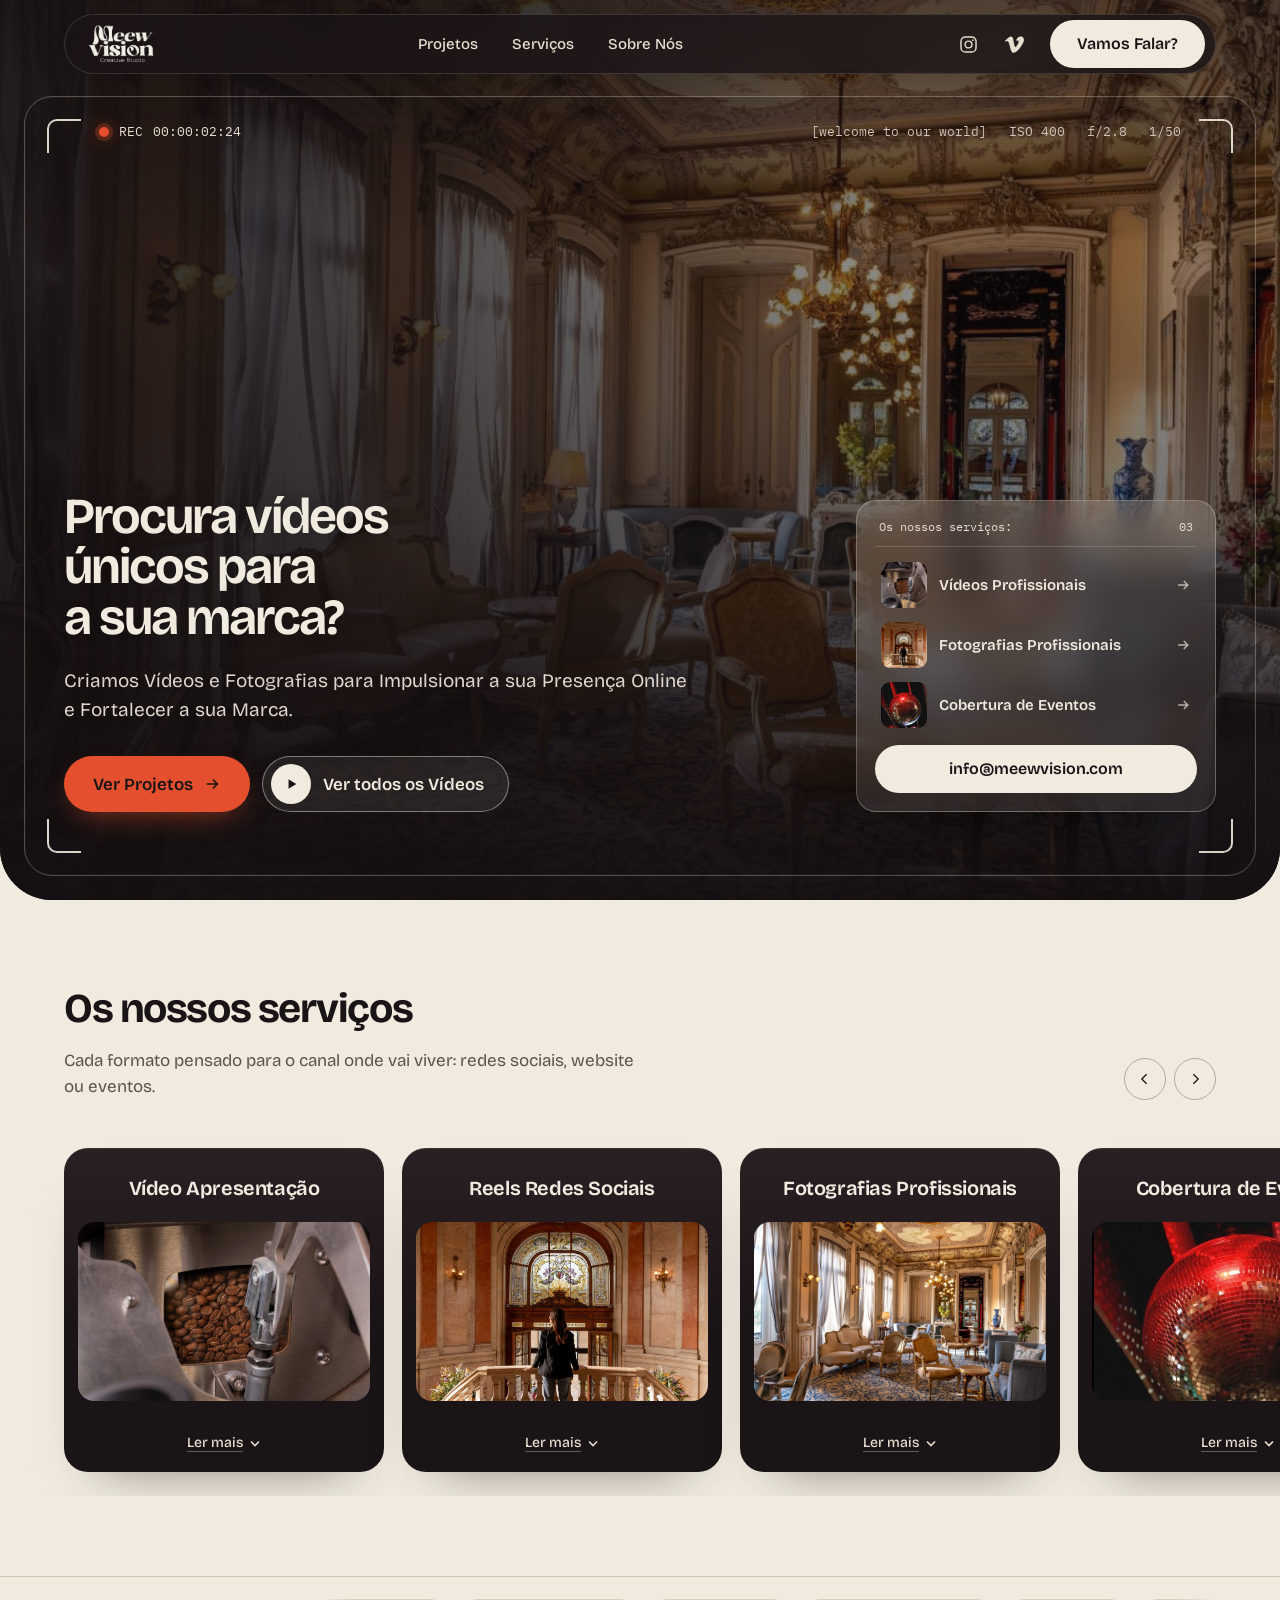
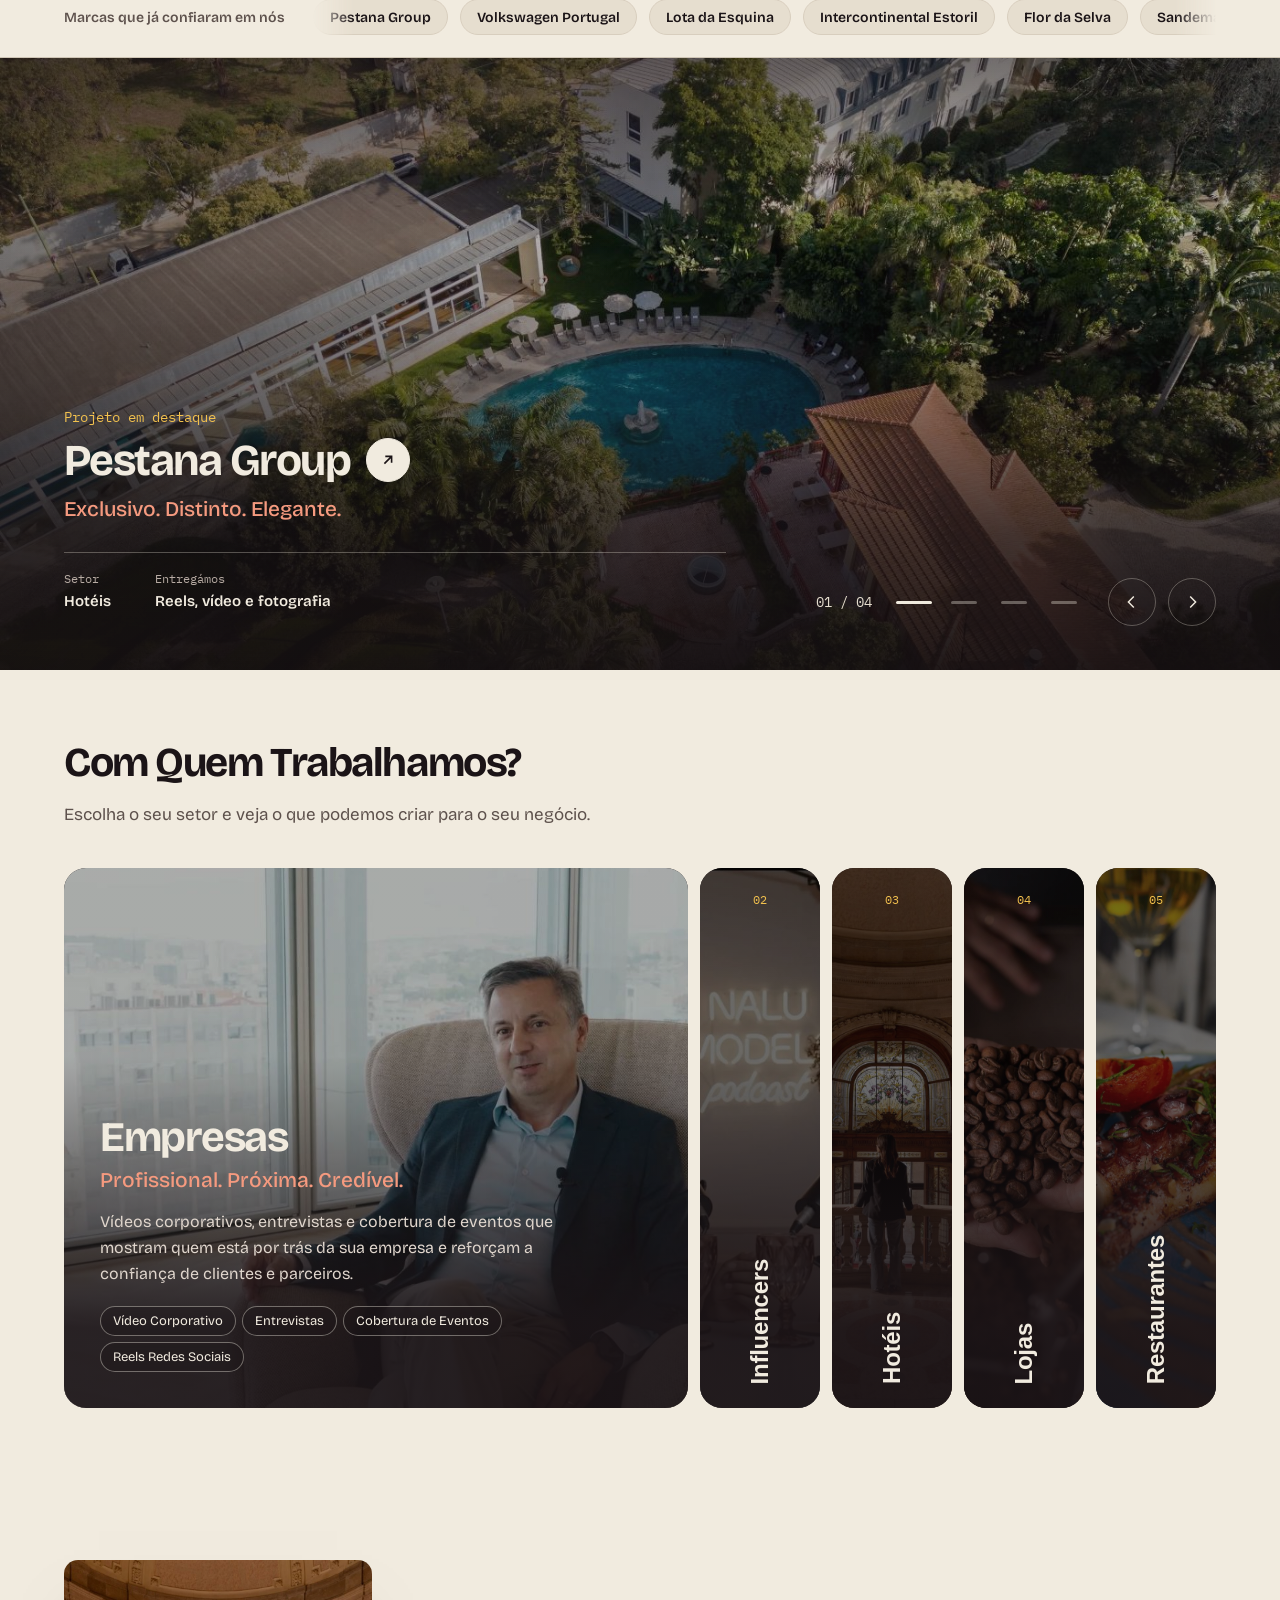
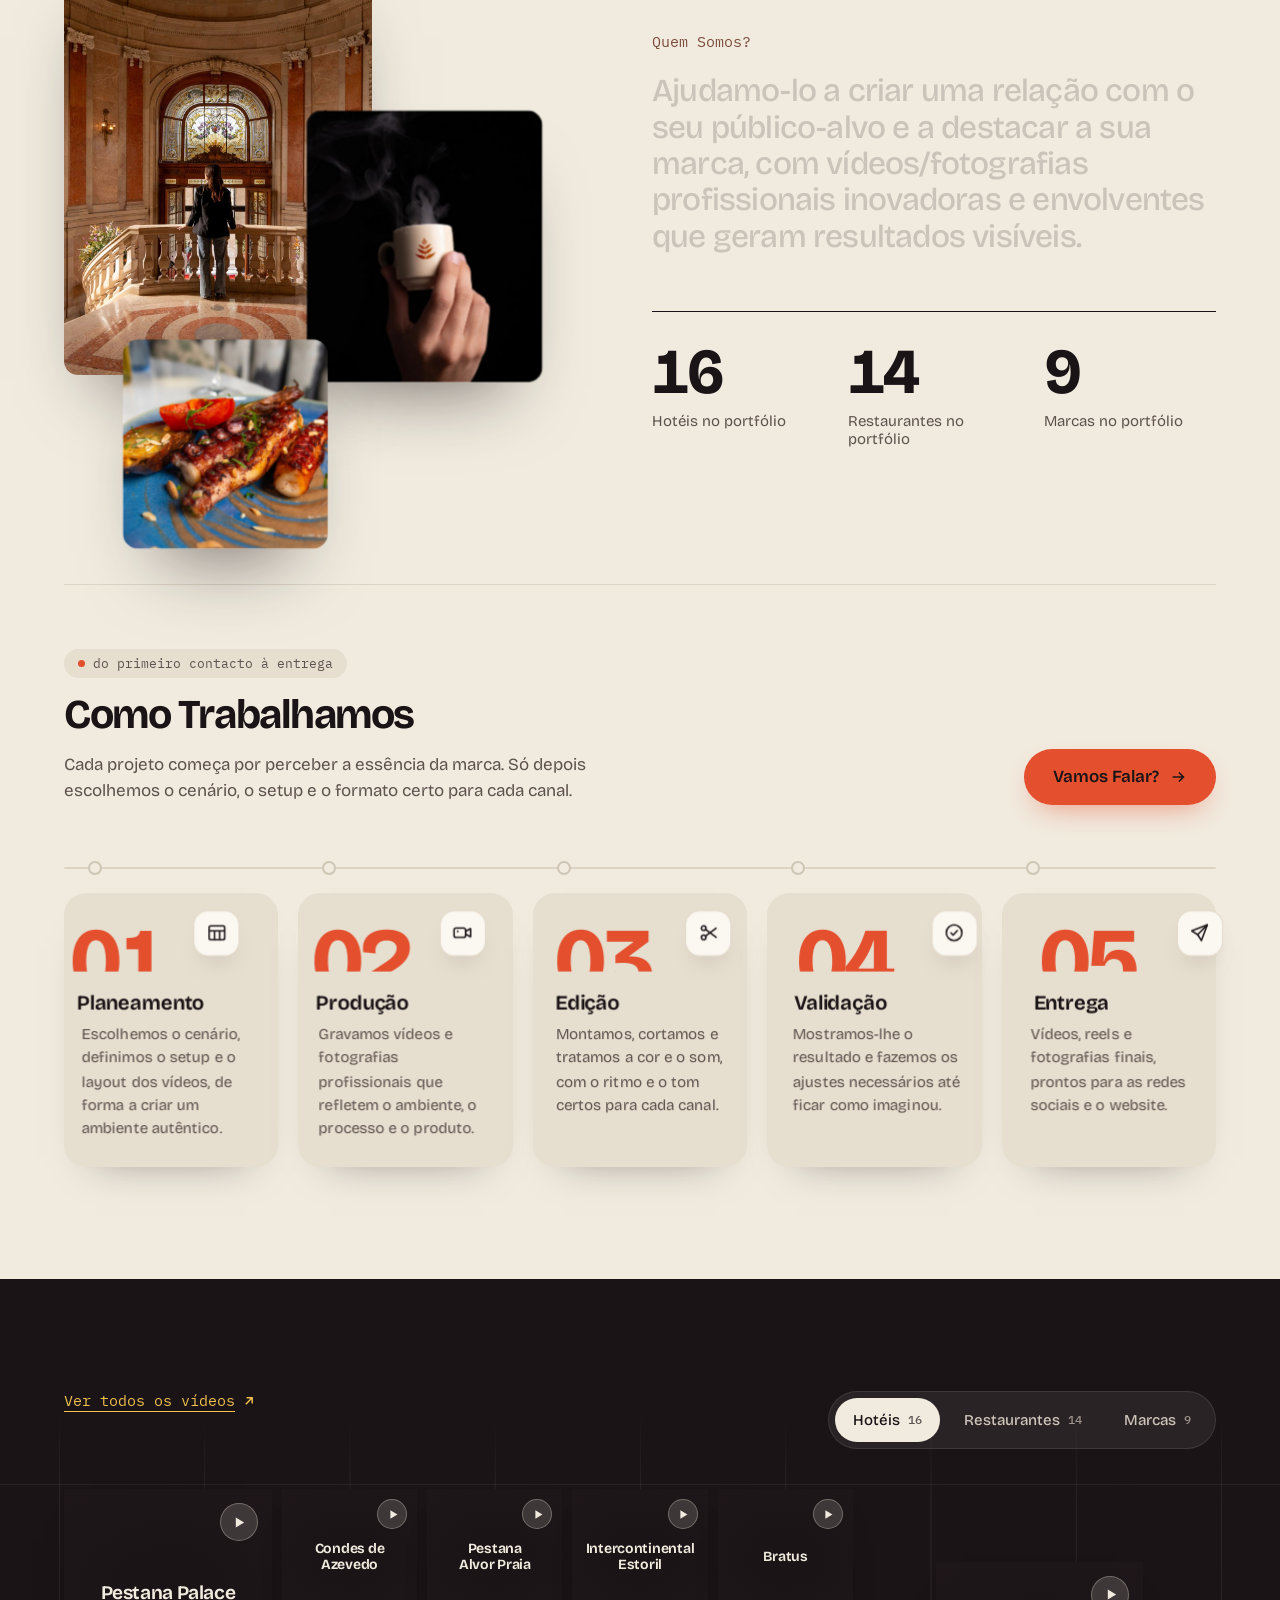
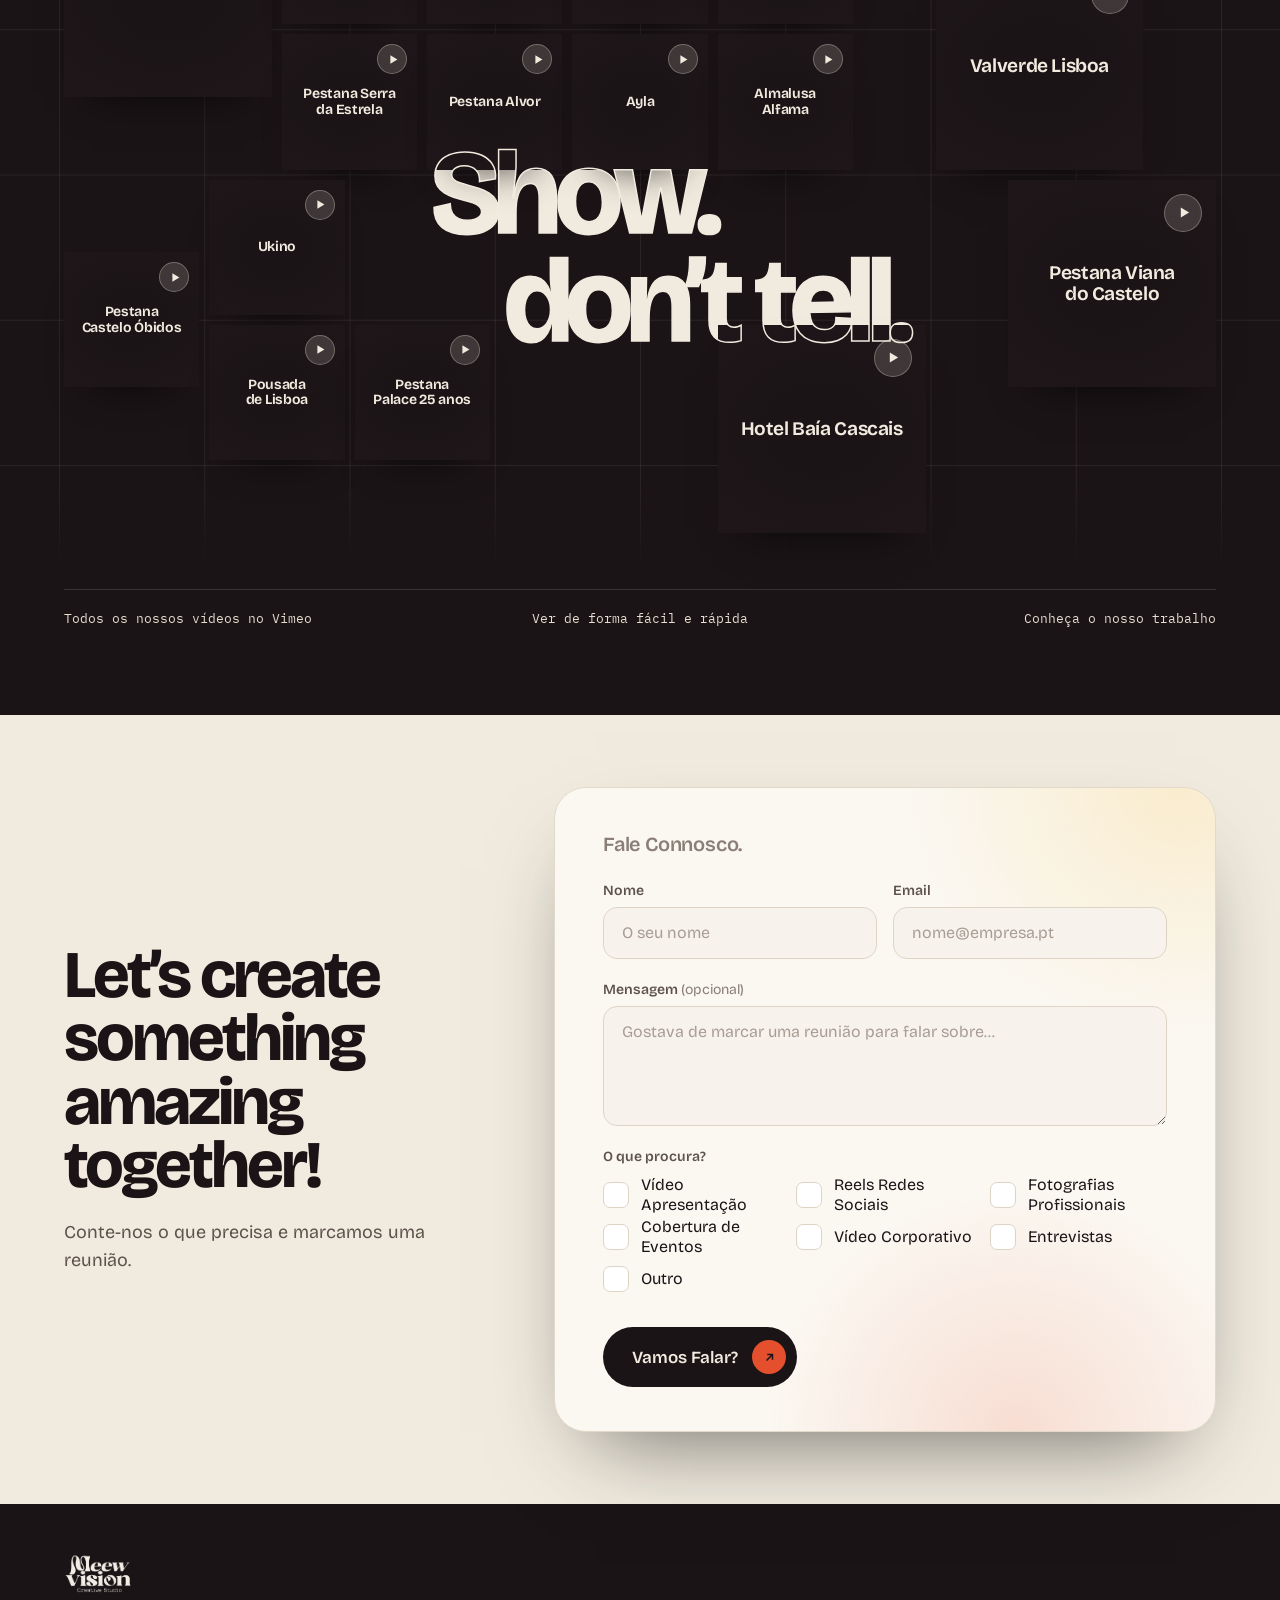
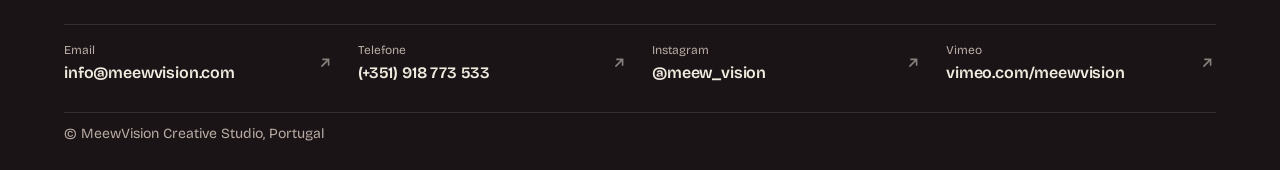
==== commit 7020cdc2: "Seta dos Projetos em destaque ao lado do nome do projeto A seta que abre o projeto passa do canto su" ====
--- a/index.html
+++ b/index.html
@@ -184,13 +184,13 @@
 
 </div>
 <div class="wrap feat-in">
-<div class="feat-top">
-<a class="feat-go" href="https://www.meewvision.com/pestanagroup" target="_blank" rel="noopener" aria-label="Ver projeto completo: Pestana Group"><svg viewBox="0 0 20 20" fill="none" stroke="currentColor" stroke-width="1.8" aria-hidden="true"><path d="M6 14L14 6M7 6h7v7"></path></svg></a>
-</div>
 <div class="feat-bottom">
 <div class="feat-title" aria-live="polite">
 <h2 id="feat-title" class="feat-kicker mono">Projeto em destaque</h2>
+<div class="feat-name">
 <h3>Pestana Group</h3>
+<a class="feat-go" href="https://www.meewvision.com/pestanagroup" target="_blank" rel="noopener" aria-label="Ver projeto completo: Pestana Group"><svg viewBox="0 0 20 20" fill="none" stroke="currentColor" stroke-width="1.8" aria-hidden="true"><path d="M6 14L14 6M7 6h7v7"></path></svg></a>
+</div>
 <p>Exclusivo. Distinto. Elegante.</p>
 <dl class="feat-meta">
 <div><dt class="mono">Setor</dt><dd>Hotéis</dd></div>
--- a/css/styles.css
+++ b/css/styles.css
@@ -415,14 +415,15 @@
 .feat-bg img.on{opacity:1;transform:scale(1)}
 /* véu em gradiente de baixo para cima (escuro em baixo, onde está o texto do projeto) + um pouco no topo e à esquerda para o título */
 .feat::before{content:"";position:absolute;inset:0;z-index:1;background:linear-gradient(0deg,rgba(20,15,17,.95) 0%,rgba(20,15,17,.8) 22%,rgba(20,15,17,.45) 48%,rgba(20,15,17,.2) 70%,rgba(20,15,17,.6) 100%),linear-gradient(90deg,rgba(20,15,17,.45) 0%,rgba(20,15,17,0) 65%)}
-.feat-in{position:relative;z-index:2;height:100%;display:flex;flex-direction:column;justify-content:space-between;padding-top:64px;padding-bottom:44px}
-.feat-top{display:flex;justify-content:flex-end;align-items:flex-start;gap:24px}
+.feat-in{position:relative;z-index:2;height:100%;display:flex;flex-direction:column;justify-content:flex-end;padding-top:64px;padding-bottom:44px}
+/* nome do projeto com a seta para o projeto completo ao lado */
+.feat-name{display:flex;align-items:center;gap:16px}
 /* mesmo tamanho e peso dos títulos de secção (.h2) */
 /* etiqueta por cima do nome do projeto (é o título da secção para leitores de ecrã) */
 .feat-kicker{margin:0 0 12px;font-size:14px;font-weight:400;letter-spacing:0;color:#F2C14E}
-.feat-go{width:56px;height:56px;border-radius:999px;border:1.5px solid #F1EBDF;background:#F1EBDF;display:inline-flex;align-items:center;justify-content:center;color:#1B1417;box-shadow:0 14px 30px -14px rgba(20,15,17,.6);flex:none;transition:background-color .3s,color .3s,transform .4s cubic-bezier(.2,.7,.2,1)}
+.feat-go{flex:none;width:44px;height:44px;border-radius:999px;border:1.5px solid #F1EBDF;background:#F1EBDF;display:inline-flex;align-items:center;justify-content:center;color:#1B1417;box-shadow:0 14px 30px -14px rgba(20,15,17,.6);flex:none;transition:background-color .3s,color .3s,transform .4s cubic-bezier(.2,.7,.2,1)}
 .feat-go:hover{background:#E4502E;border-color:#E4502E;color:#1B1417;transform:rotate(45deg)}
-.feat-go svg{width:20px;height:20px}
+.feat-go svg{width:18px;height:18px}
 .feat-bottom{display:grid;grid-template-columns:repeat(12,minmax(0,1fr));column-gap:24px;align-items:end}
 .feat-title{grid-column:1 / span 7;animation:up .7s cubic-bezier(.2,.7,.2,1) both}
 .feat-title h3{margin:0;font-size:44px;line-height:.98;font-weight:700;letter-spacing:-.035em}
@@ -445,8 +446,9 @@
 .logos-in{flex-direction:column;align-items:stretch;gap:12px}
 .feat{height:auto;min-height:520px}
 .feat-in{padding-top:48px;padding-bottom:28px;min-height:520px;gap:40px}
-.feat-go{width:44px;height:44px}
-.feat-go svg{width:17px;height:17px}
+.feat-name{gap:12px}
+.feat-go{width:36px;height:36px}
+.feat-go svg{width:15px;height:15px}
 .feat-title h3{font-size:30px}
 .feat-meta{gap:20px;flex-wrap:wrap}
 }
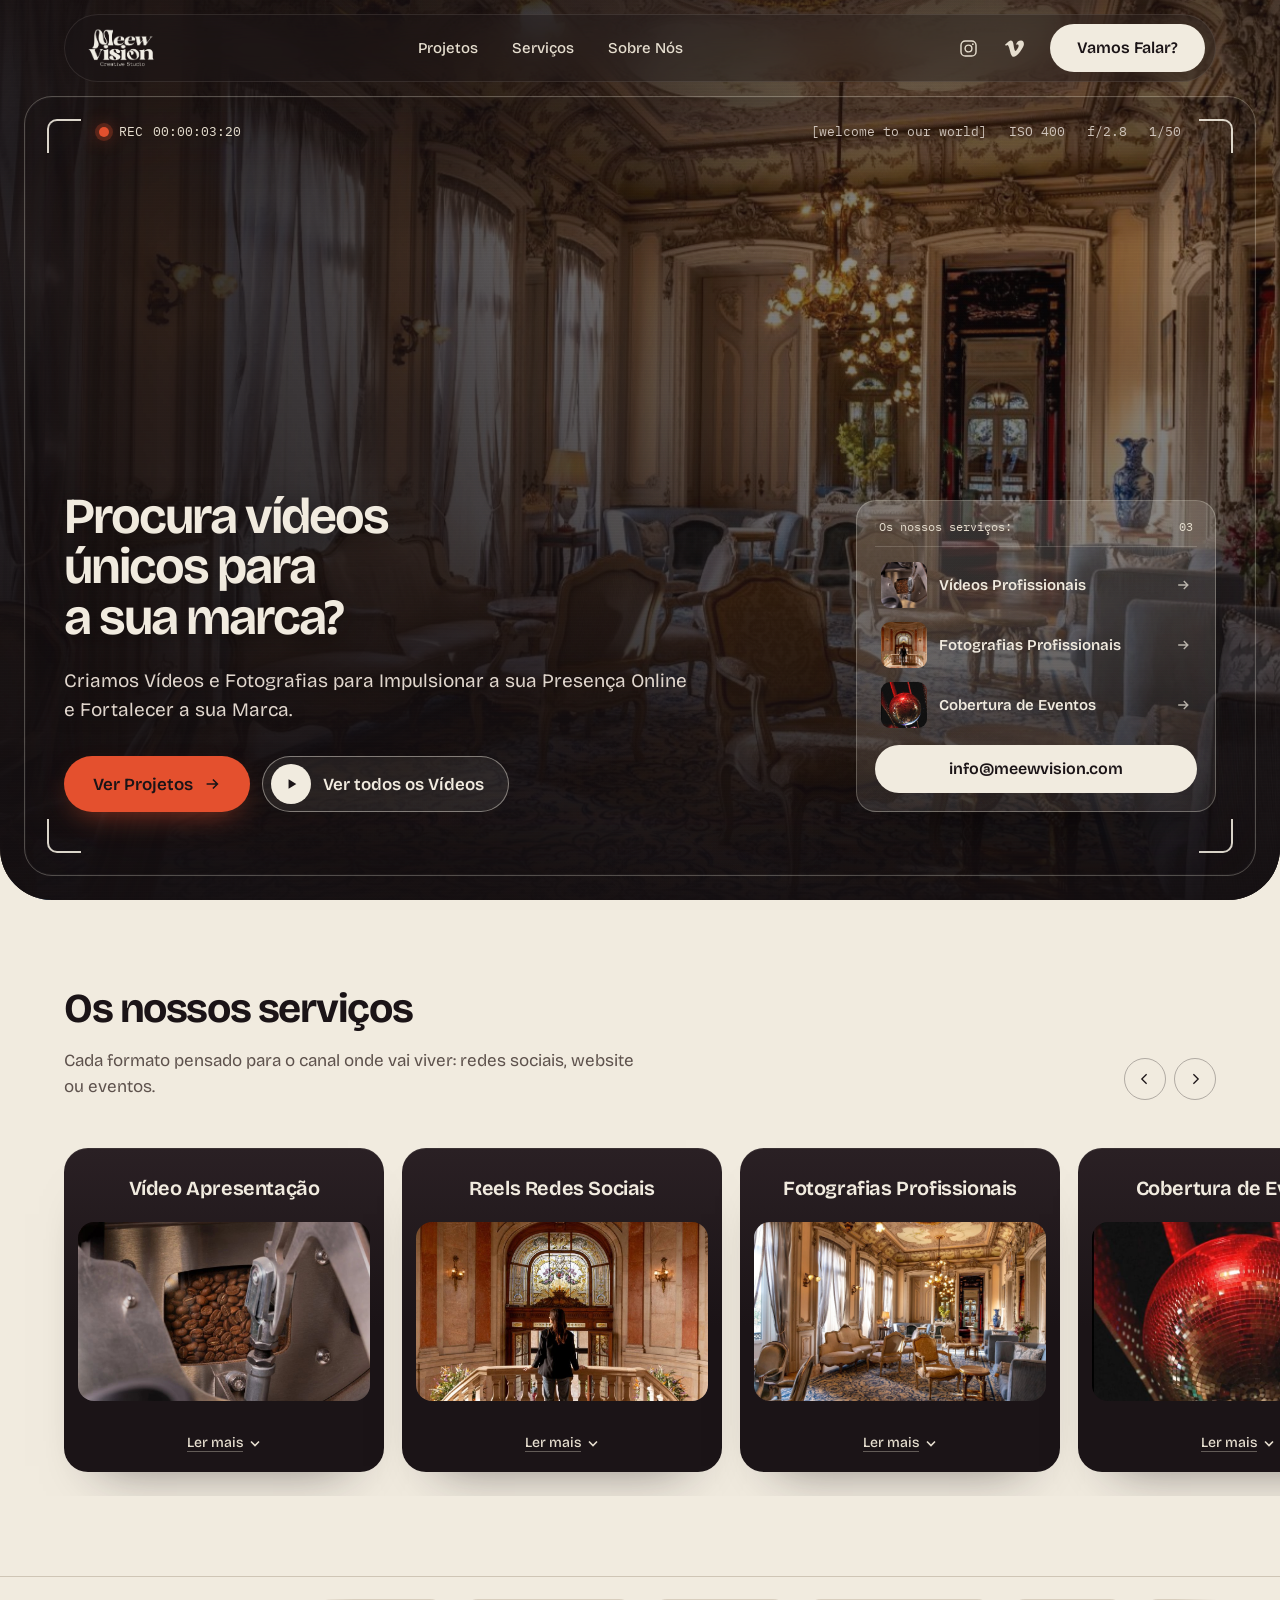
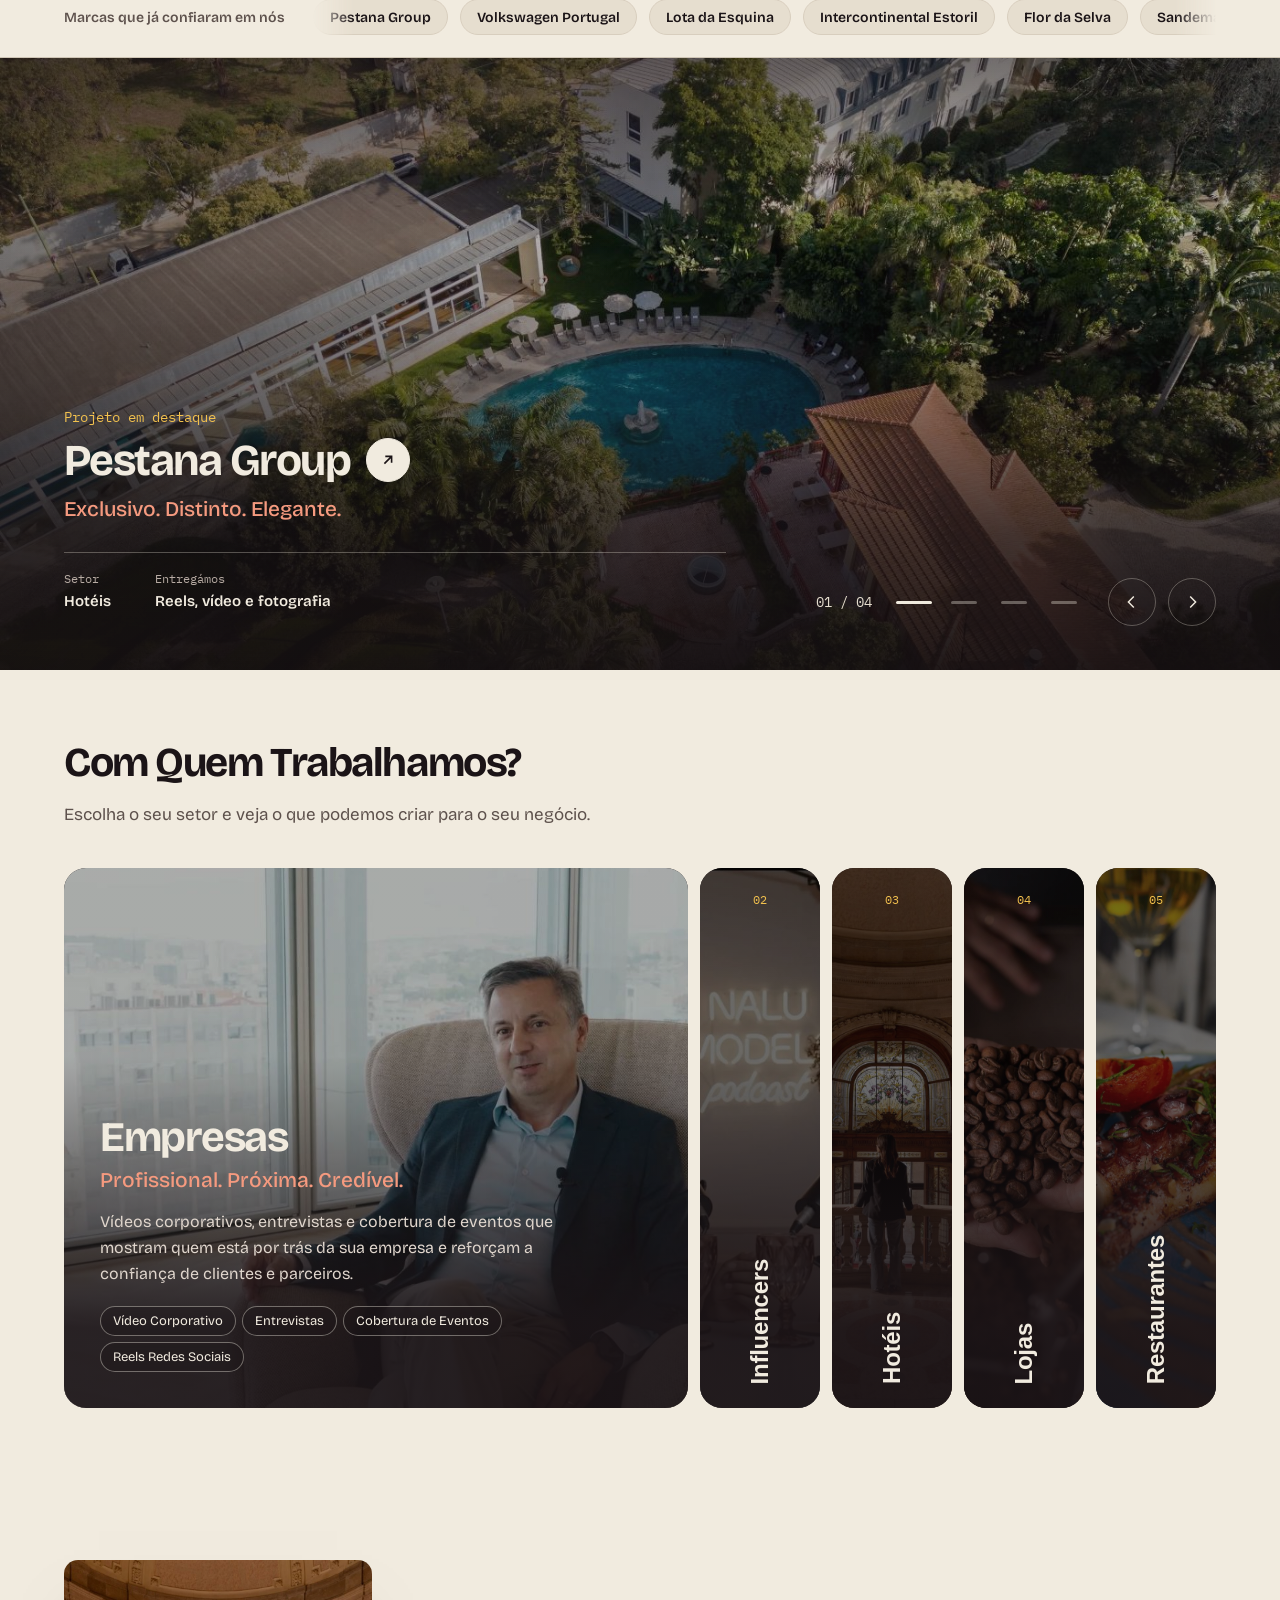
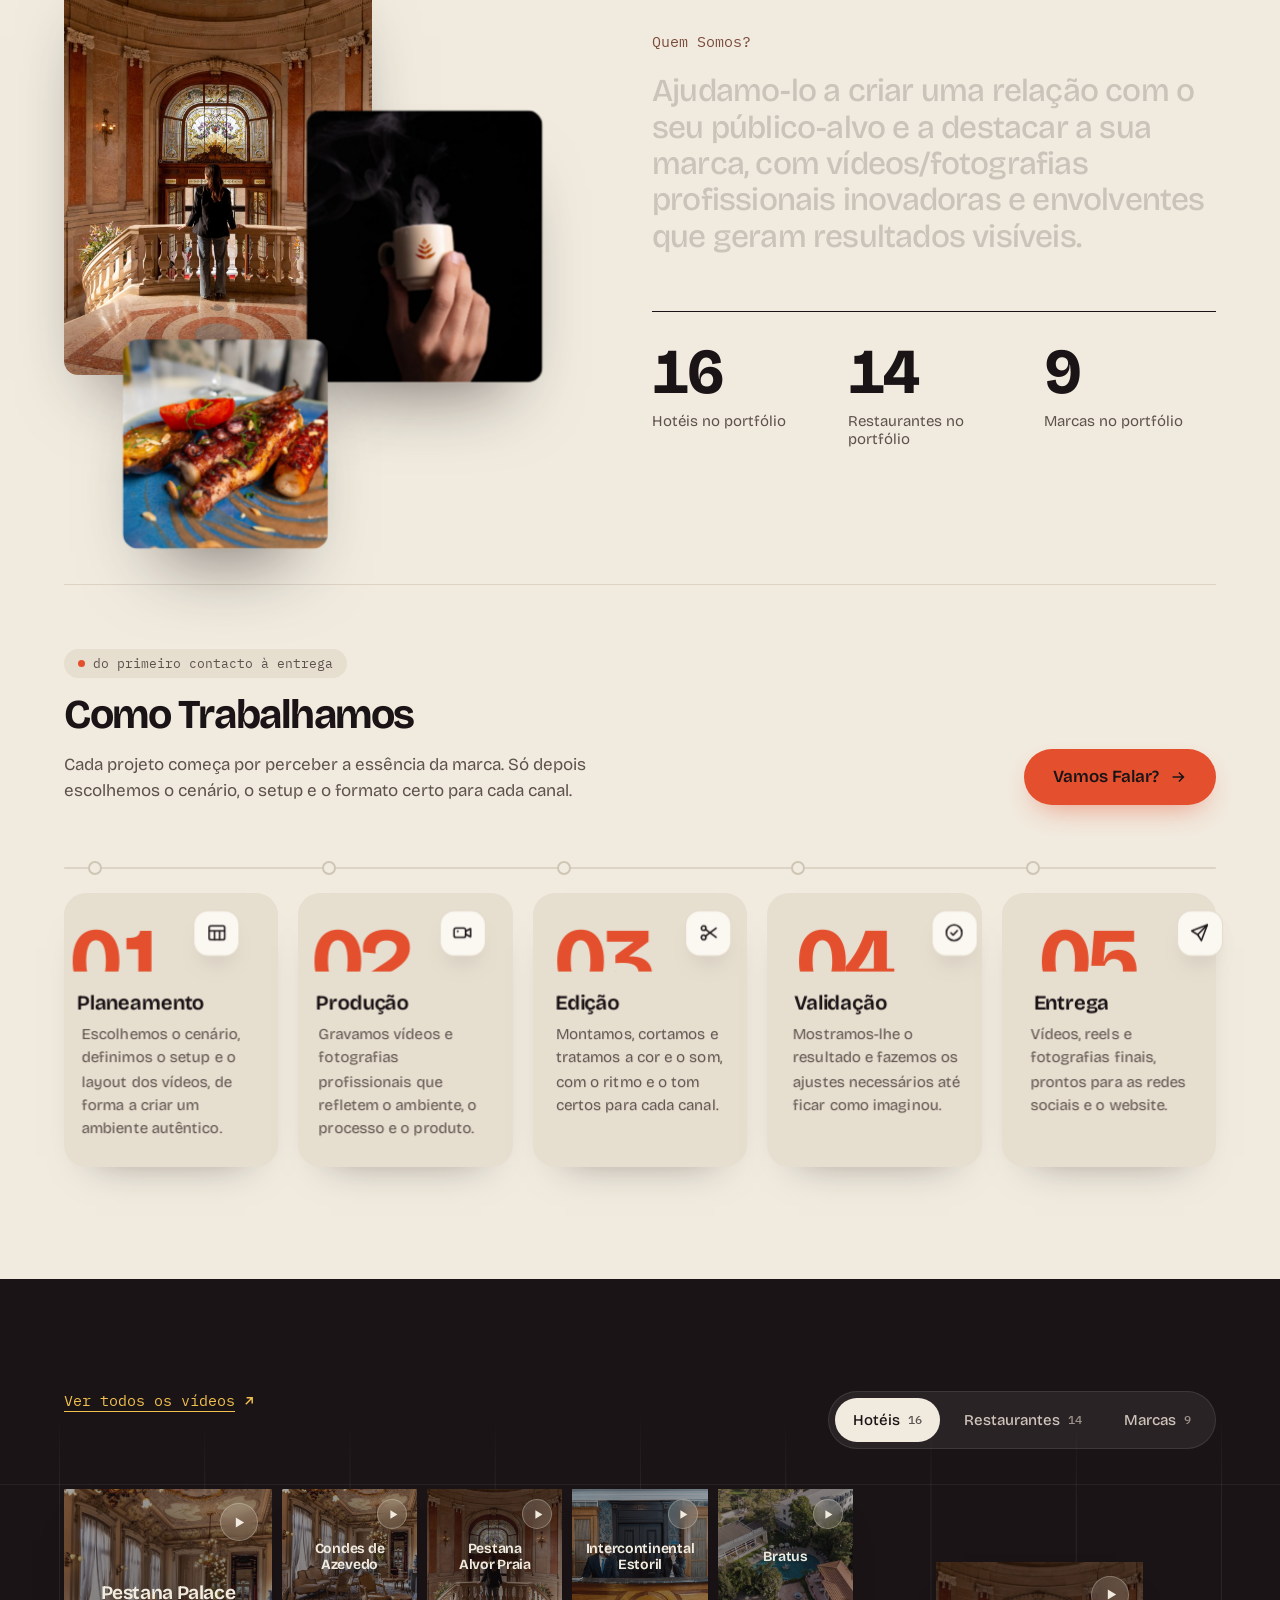
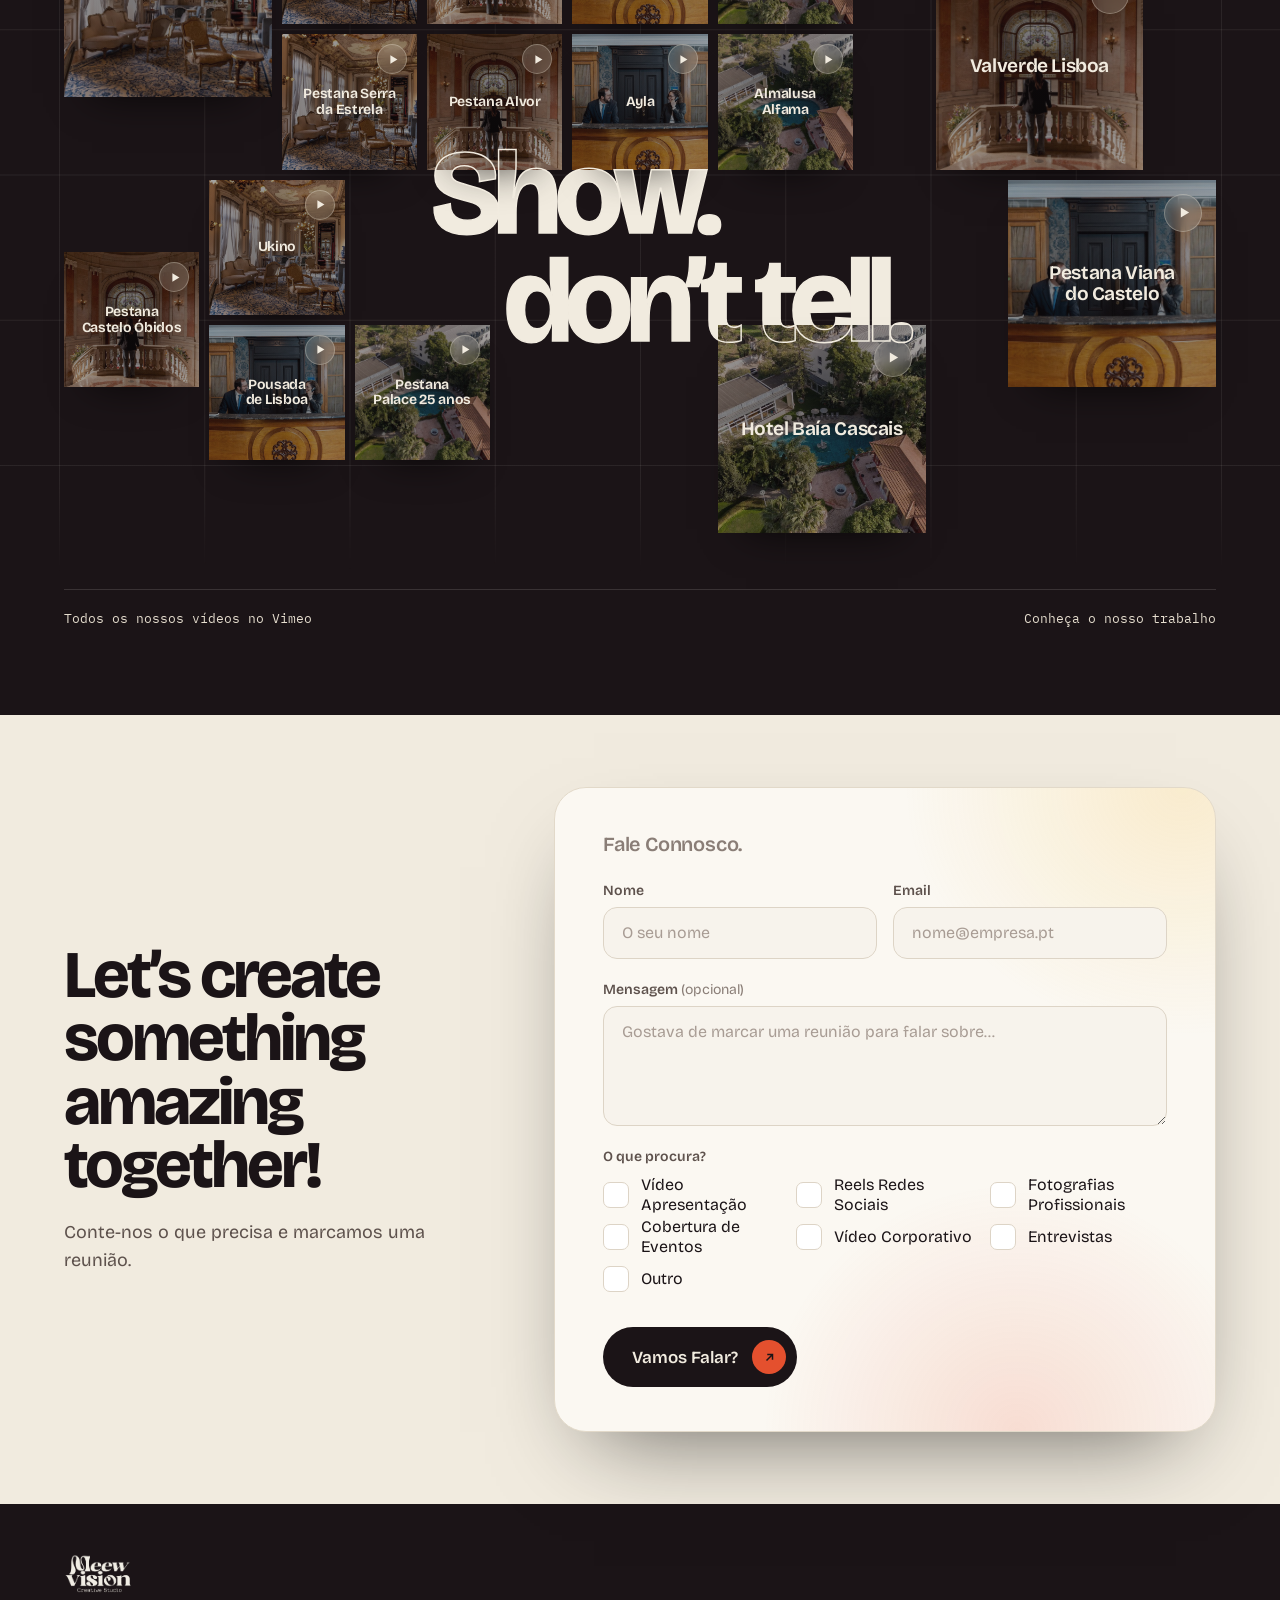
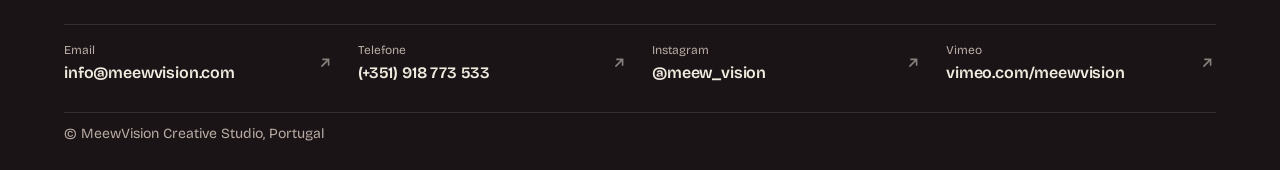
==== commit db77edcb: "Remove a frase "Ver de forma fácil e rápida" de Todos os Projetos Ficam duas frases em baixo: uma à " ====
--- a/index.html
+++ b/index.html
@@ -379,7 +379,6 @@
 </div>
 <div class="wall-row">
 <span class="mono">Todos os nossos vídeos no Vimeo</span>
-<span class="mono">Ver de forma fácil e rápida</span>
 <span class="mono">Conheça o nosso trabalho</span>
 </div>
 </div>
--- a/css/styles.css
+++ b/css/styles.css
@@ -273,10 +273,9 @@
 .tile.lg .tile-go svg{width:13px;height:13px}
 @keyframes tileIn{from{opacity:0;transform:translateY(20px)}to{opacity:1;transform:none}}
 
-/* três frases em baixo: esquerda, centro e direita */
-.wall-row{display:grid;grid-template-columns:minmax(0,1fr) auto minmax(0,1fr);gap:16px;margin-top:56px;padding-top:20px;border-top:1px solid rgba(241,235,223,.14)}
+/* duas frases em baixo: uma à esquerda e outra à direita */
+.wall-row{display:grid;grid-template-columns:minmax(0,1fr) minmax(0,1fr);gap:16px;margin-top:56px;padding-top:20px;border-top:1px solid rgba(241,235,223,.14)}
 .wall-row .mono{font-size:13px;color:#E6DECF}
-.wall-row > :nth-child(2){text-align:center}
 .wall-row > :last-child{text-align:right}
 
 /* contact: fundo creme (como os serviços); título grande à esquerda e o formulário num cartão claro com brilho quente à direita.
@@ -564,7 +563,7 @@
 .seg{align-self:stretch;margin-top:24px}
 .pgrid .bento{margin-top:20px}
 .wall-row{grid-template-columns:minmax(0,1fr);gap:8px;margin-top:32px}
-.wall-row > :nth-child(2),.wall-row > :last-child{text-align:left}
+.wall-row > :last-child{text-align:left}
 .tile-in{padding:8px}
 .tile-go{top:6px;right:6px;width:24px;height:24px}
 .tile-go svg{width:9px;height:9px;margin-left:1px}
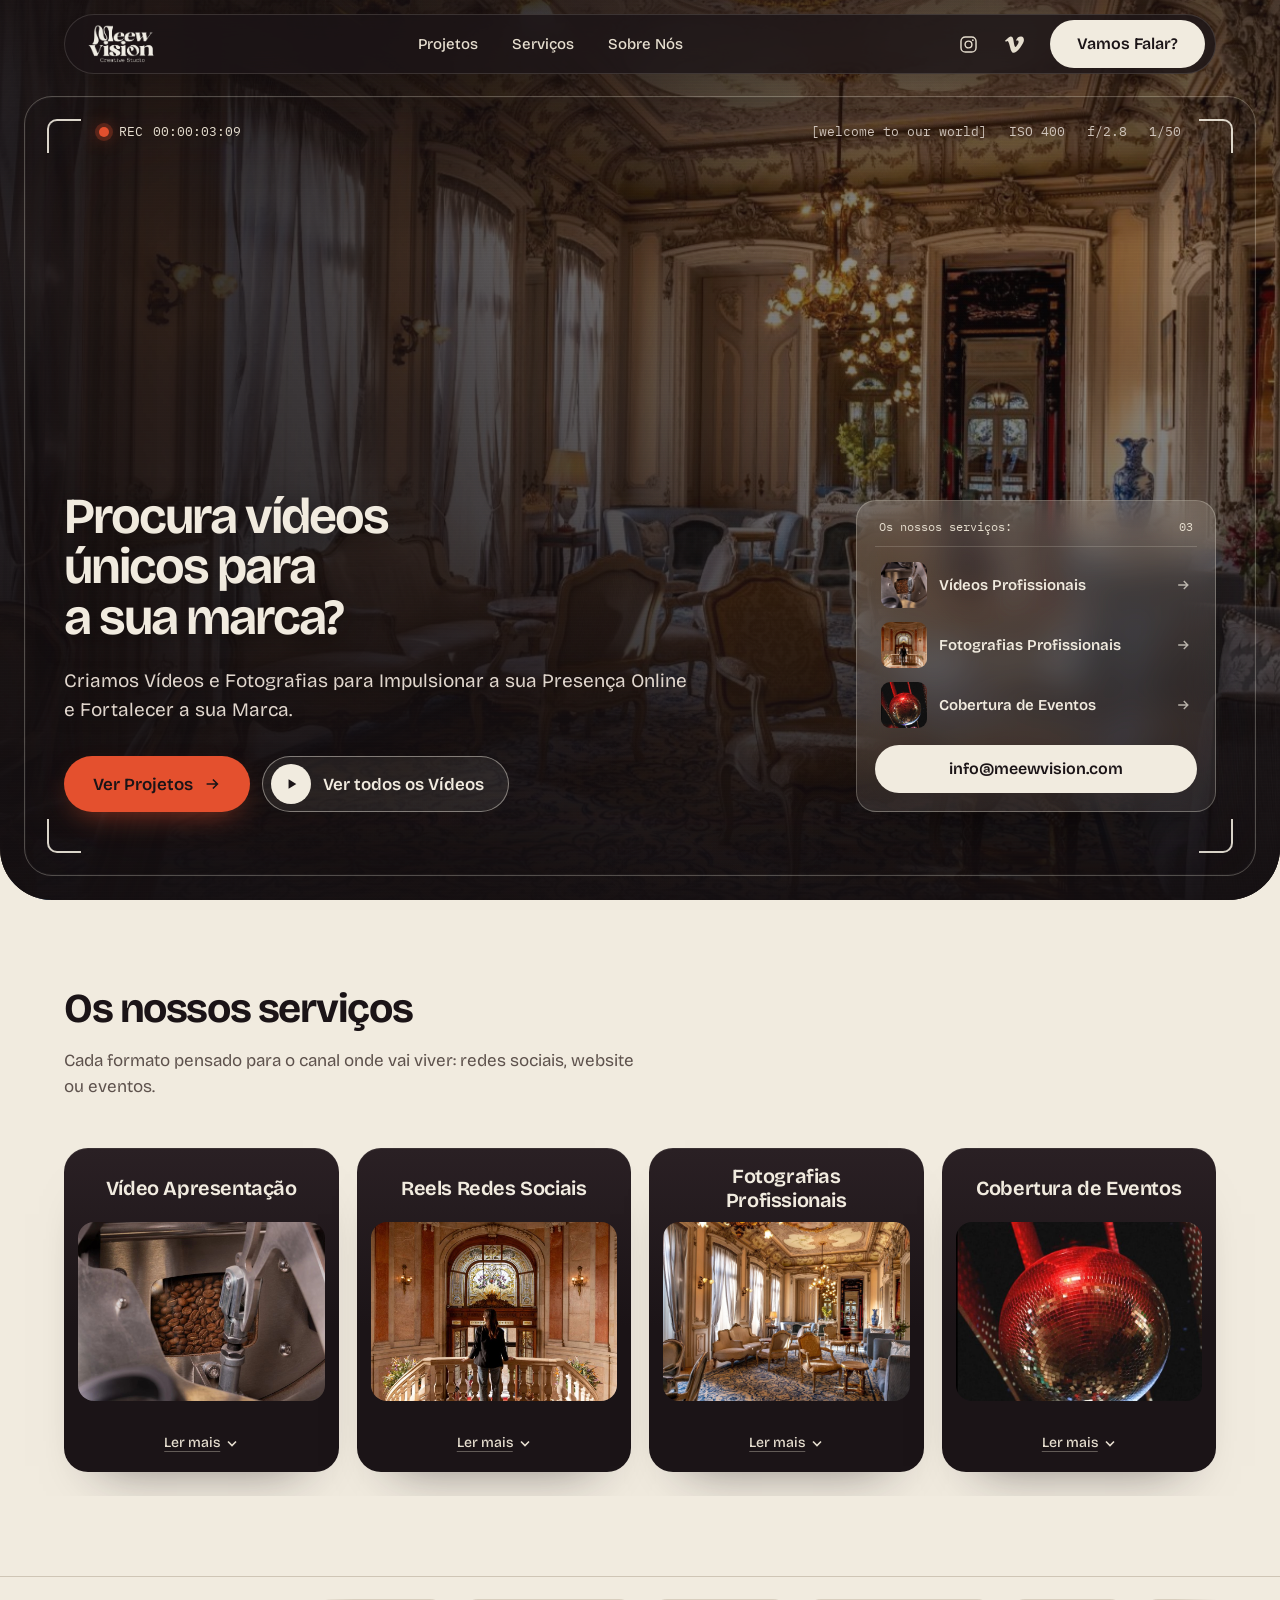
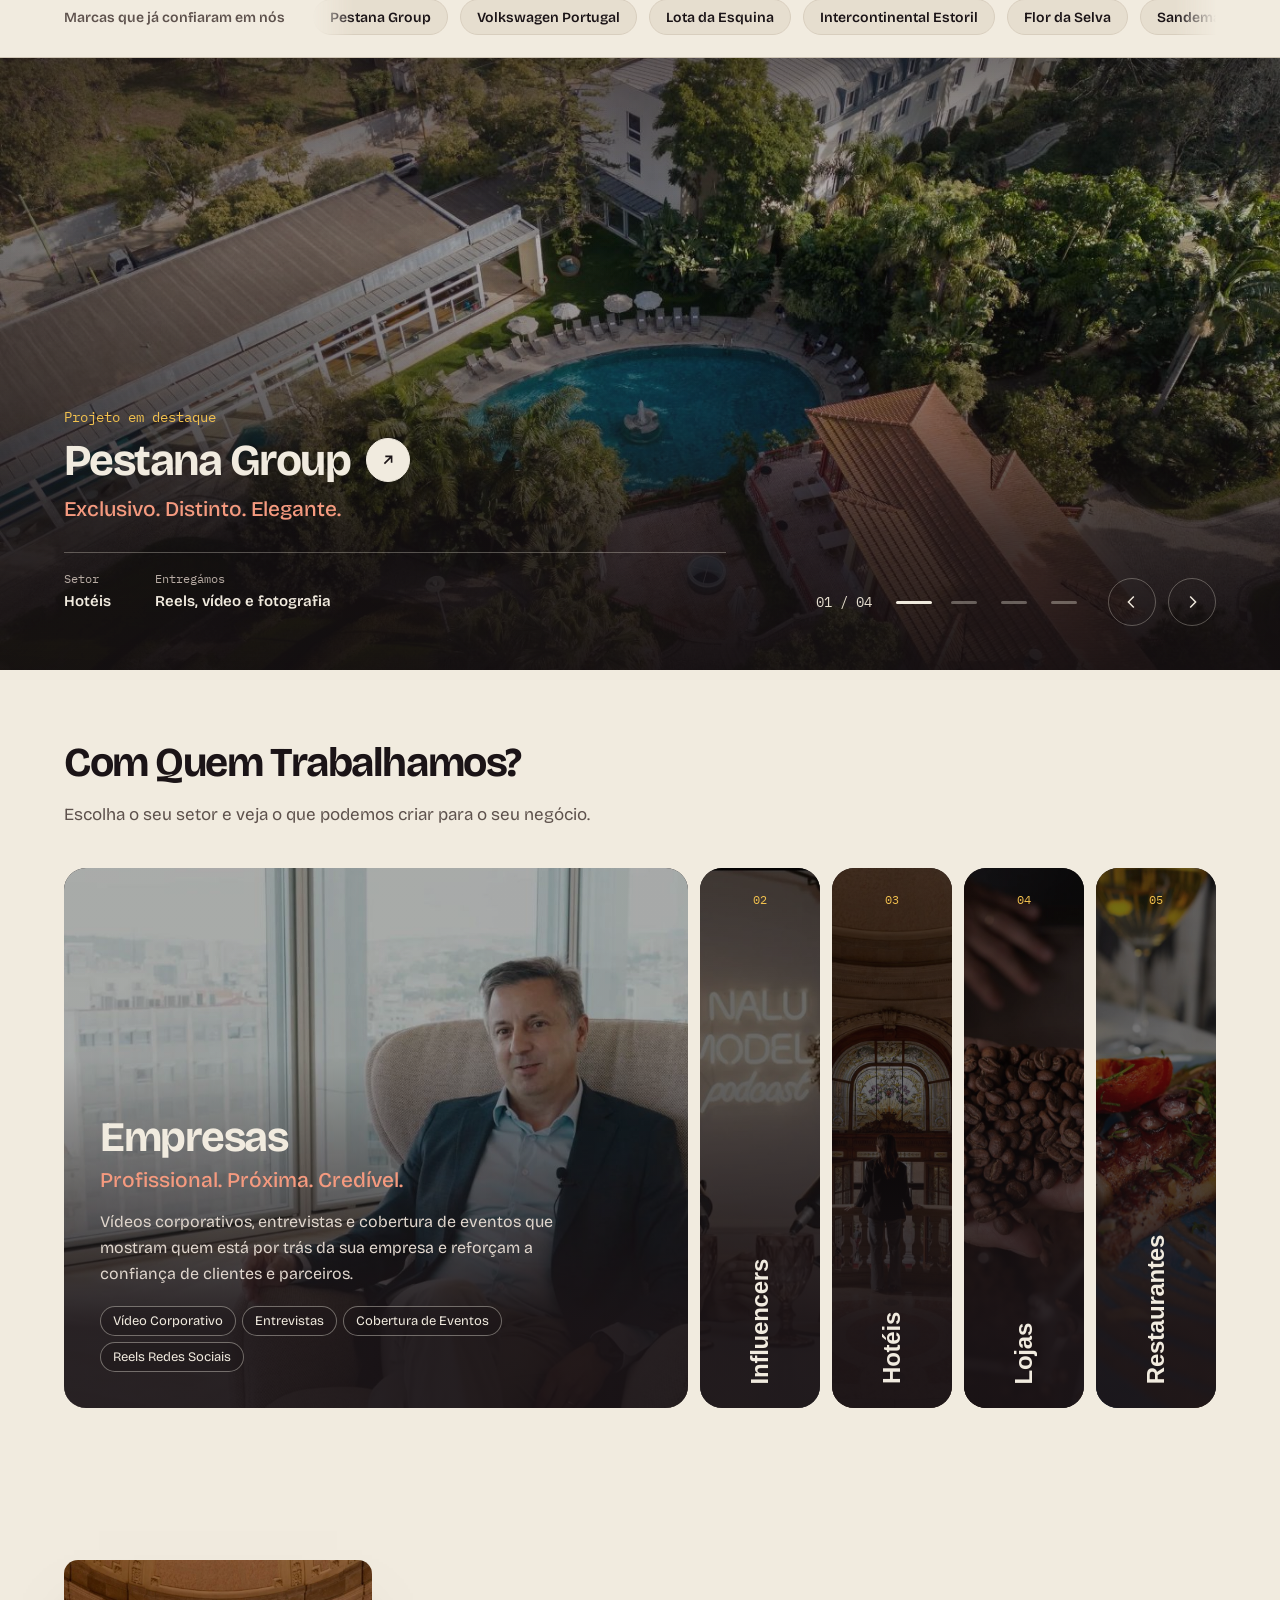
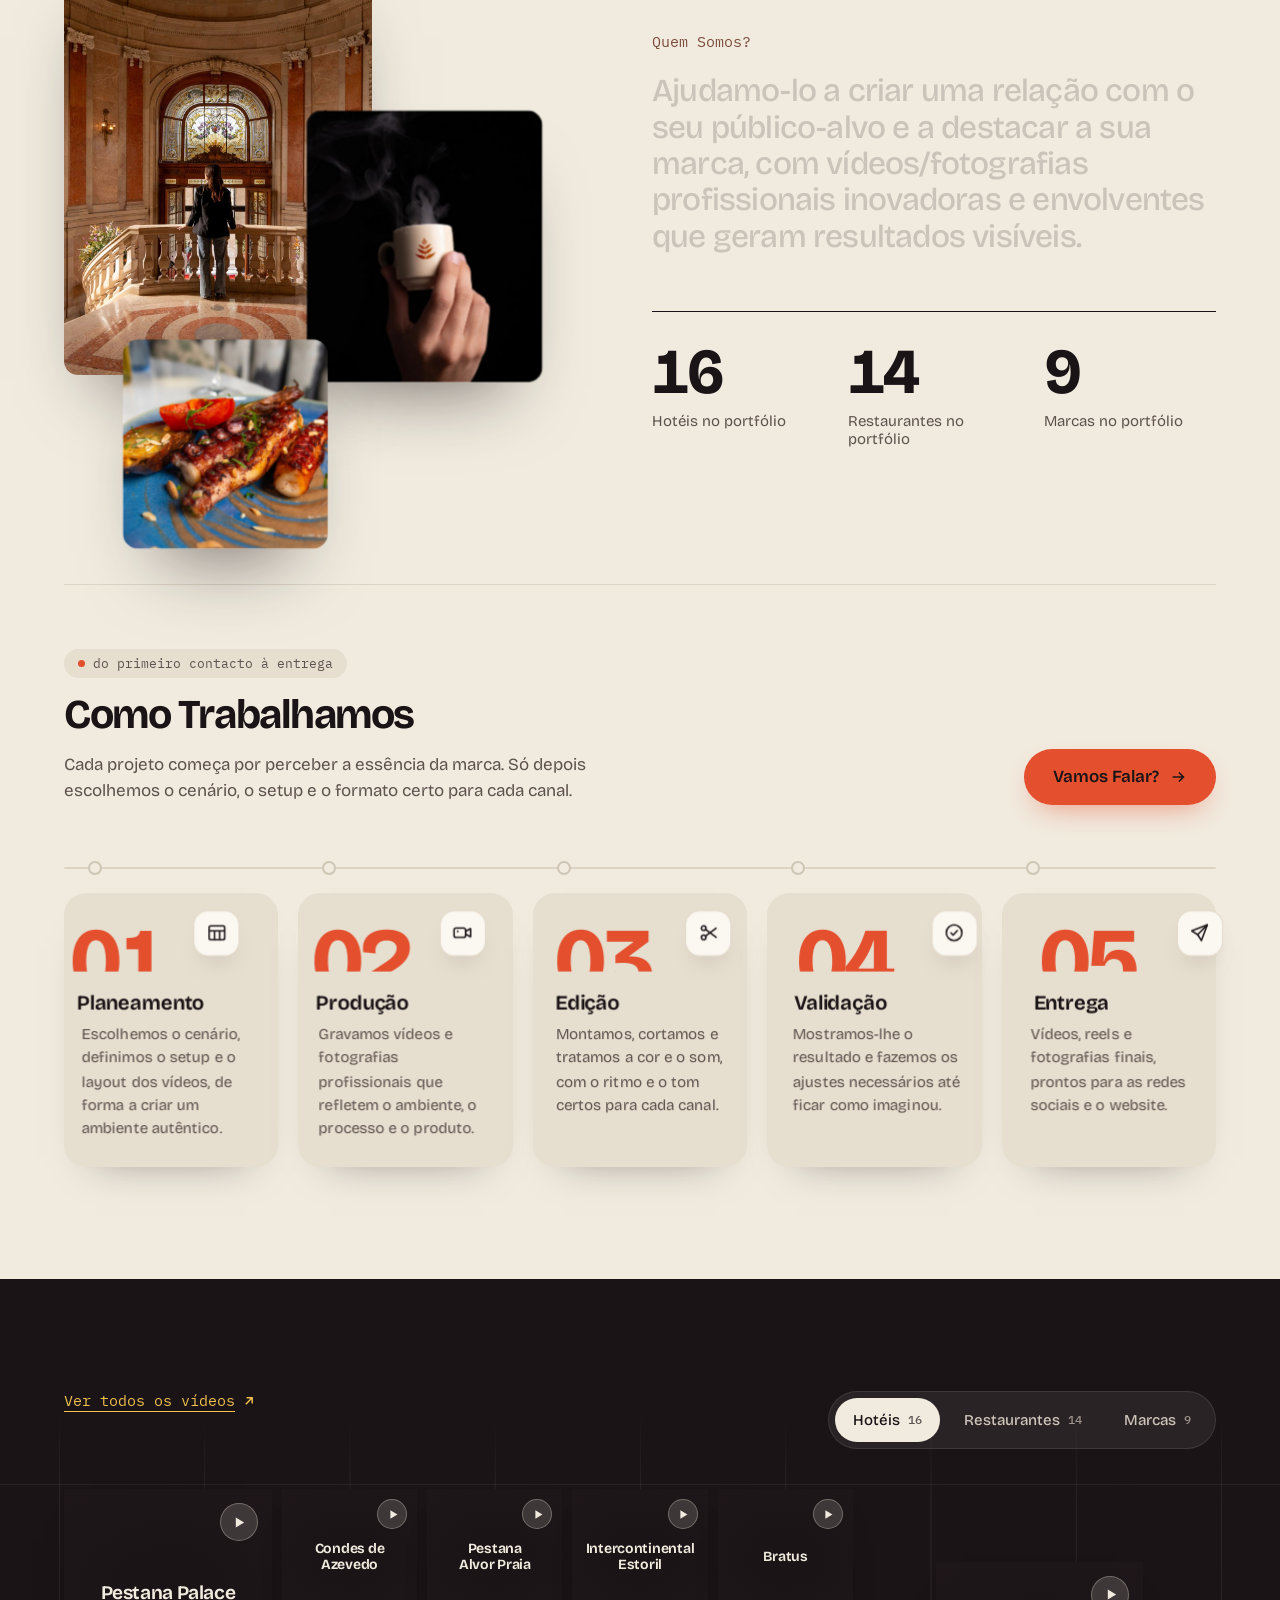
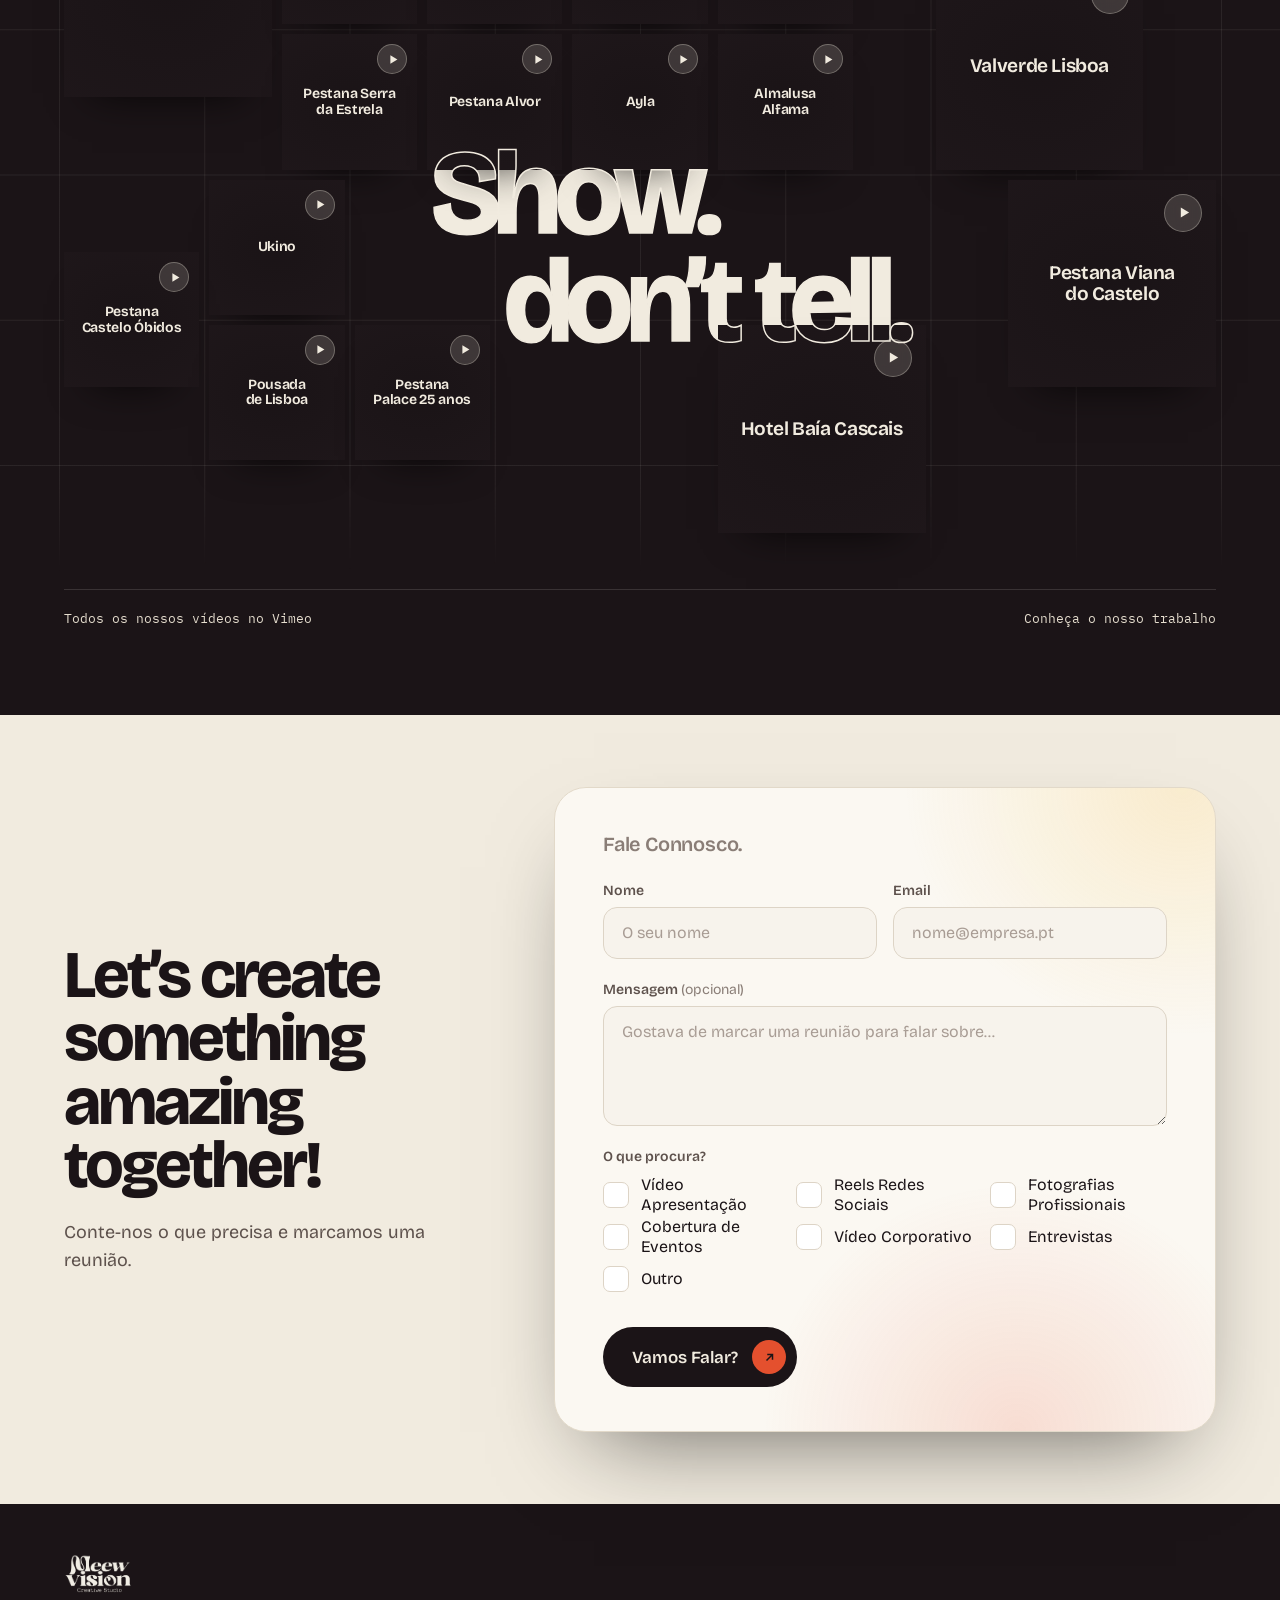
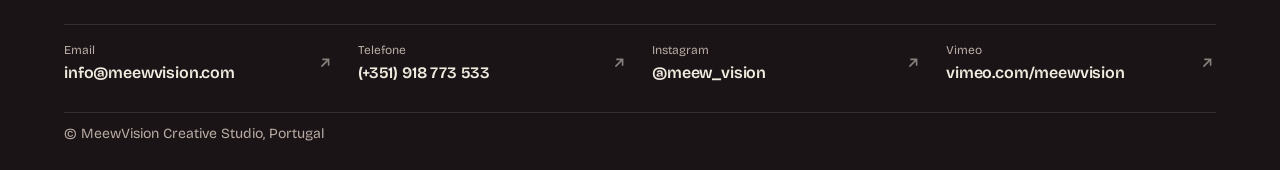
==== commit fed154be: "Serviços com 4 cartões a toda a largura no computador - Ficam só Vídeo Apresentação, Reels Redes Soc" ====
--- a/index.html
+++ b/index.html
@@ -138,26 +138,6 @@
 <div class="dcard-img"><img src="assets/img/lota-evento.jpg" alt="" width="640" height="480" loading="lazy" decoding="async"><div class="dcard-desc" id="ddesc-4"><p>Vídeos e reels que capturam a atmosfera vibrante e a experiência única de cada evento.</p></div></div>
 <button class="dcard-more" type="button" aria-expanded="false" aria-controls="ddesc-4"><span>Ler mais</span><svg viewBox="0 0 12 12" fill="none" stroke="currentColor" stroke-width="1.6" aria-hidden="true"><path d="M2 4.5l4 4 4-4"/></svg></button>
 </li>
-<li class="dcard">
-<h3>Vídeo Corporativo</h3>
-<div class="dcard-img"><img src="assets/img/bpi-entrevista.jpg" alt="" width="640" height="480" loading="lazy" decoding="async"><div class="dcard-desc" id="ddesc-5"><p>Clipes intercalados com entrevistas, criando uma narrativa dinâmica e envolvente.</p></div></div>
-<button class="dcard-more" type="button" aria-expanded="false" aria-controls="ddesc-5"><span>Ler mais</span><svg viewBox="0 0 12 12" fill="none" stroke="currentColor" stroke-width="1.6" aria-hidden="true"><path d="M2 4.5l4 4 4-4"/></svg></button>
-</li>
-<li class="dcard">
-<h3>Entrevistas</h3>
-<div class="dcard-img"><img src="assets/img/bpi-gestor.jpg" alt="" width="640" height="480" loading="lazy" decoding="async"><div class="dcard-desc" id="ddesc-6"><p>Escolhemos o cenário, definimos o setup e o layout para um ambiente autêntico e acolhedor.</p></div></div>
-<button class="dcard-more" type="button" aria-expanded="false" aria-controls="ddesc-6"><span>Ler mais</span><svg viewBox="0 0 12 12" fill="none" stroke="currentColor" stroke-width="1.6" aria-hidden="true"><path d="M2 4.5l4 4 4-4"/></svg></button>
-</li>
-<li class="dcard">
-<h3>Fotografias Menu</h3>
-<div class="dcard-img"><img src="assets/img/lota-polvo.jpg" alt="" width="640" height="480" loading="lazy" decoding="async"><div class="dcard-desc" id="ddesc-7"><p>A elegância e sofisticação dos pratos, prontas para o menu, o website e as redes.</p></div></div>
-<button class="dcard-more" type="button" aria-expanded="false" aria-controls="ddesc-7"><span>Ler mais</span><svg viewBox="0 0 12 12" fill="none" stroke="currentColor" stroke-width="1.6" aria-hidden="true"><path d="M2 4.5l4 4 4-4"/></svg></button>
-</li>
-<li class="dcard">
-<h3>Reels Produção</h3>
-<div class="dcard-img"><img src="assets/img/flor-graos.jpg" alt="" width="640" height="480" loading="lazy" decoding="async"><div class="dcard-desc" id="ddesc-8"><p>Vídeos curtos e rápidos que mostram a essência artesanal do processo de produção.</p></div></div>
-<button class="dcard-more" type="button" aria-expanded="false" aria-controls="ddesc-8"><span>Ler mais</span><svg viewBox="0 0 12 12" fill="none" stroke="currentColor" stroke-width="1.6" aria-hidden="true"><path d="M2 4.5l4 4 4-4"/></svg></button>
-</li>
 </ul>
 </section>
 
--- a/css/styles.css
+++ b/css/styles.css
@@ -388,7 +388,9 @@
    fotografia com cantos arredondados e "Ler mais" em baixo */
 .track-x{display:flex;gap:18px;overflow-x:auto;scroll-snap-type:x mandatory;scroll-padding-left:max(var(--gutter),calc((100% - var(--content)) / 2));padding:8px max(var(--gutter),calc((100% - var(--content)) / 2)) 24px;list-style:none;margin:0;scrollbar-width:none;overscroll-behavior-x:contain}
 .track-x::-webkit-scrollbar{display:none}
-.dcard{--h:324px;flex:0 0 320px;height:var(--h);scroll-snap-align:start;display:flex;flex-direction:column;padding:14px 14px 12px;border-radius:24px;background:linear-gradient(180deg,#2A2024,#1B1417 55%);color:#F1EBDF;box-shadow:0 30px 50px -36px rgba(27,20,23,.55),inset 0 1px 0 rgba(241,235,223,.08);transition:transform .5s cubic-bezier(.2,.7,.2,1)}
+/* computador: os 4 cartões dividem a largura da grelha e as setas escondem-se; tablet e telemóvel: carrossel */
+#servicos .scar-ctl{display:none}
+.dcard{--h:324px;flex:1 1 0;min-width:0;height:var(--h);scroll-snap-align:start;display:flex;flex-direction:column;padding:14px 14px 12px;border-radius:24px;background:linear-gradient(180deg,#2A2024,#1B1417 55%);color:#F1EBDF;box-shadow:0 30px 50px -36px rgba(27,20,23,.55),inset 0 1px 0 rgba(241,235,223,.08);transition:transform .5s cubic-bezier(.2,.7,.2,1)}
 .dcard:hover{transform:translateY(-4px)}
 /* mesmo tamanho dos títulos dos cartões de "Como Trabalhamos" (.step h3) */
 .dcard h3{margin:2px 10px 10px;min-height:2.4em;display:flex;align-items:center;justify-content:center;text-align:center;font-size:20px;font-weight:650;line-height:1.2;letter-spacing:-.02em;text-wrap:balance}
@@ -462,6 +464,8 @@
 
 @media (max-width:1180px){
 :root{--gutter:40px;--sec-y:88px}
+#servicos .scar-ctl{display:flex}
+.dcard{flex:0 0 320px}
 .contact-left,.form-area{grid-column:1 / -1}
 .form-area{margin-top:36px}
 .contact-grid{align-items:start}
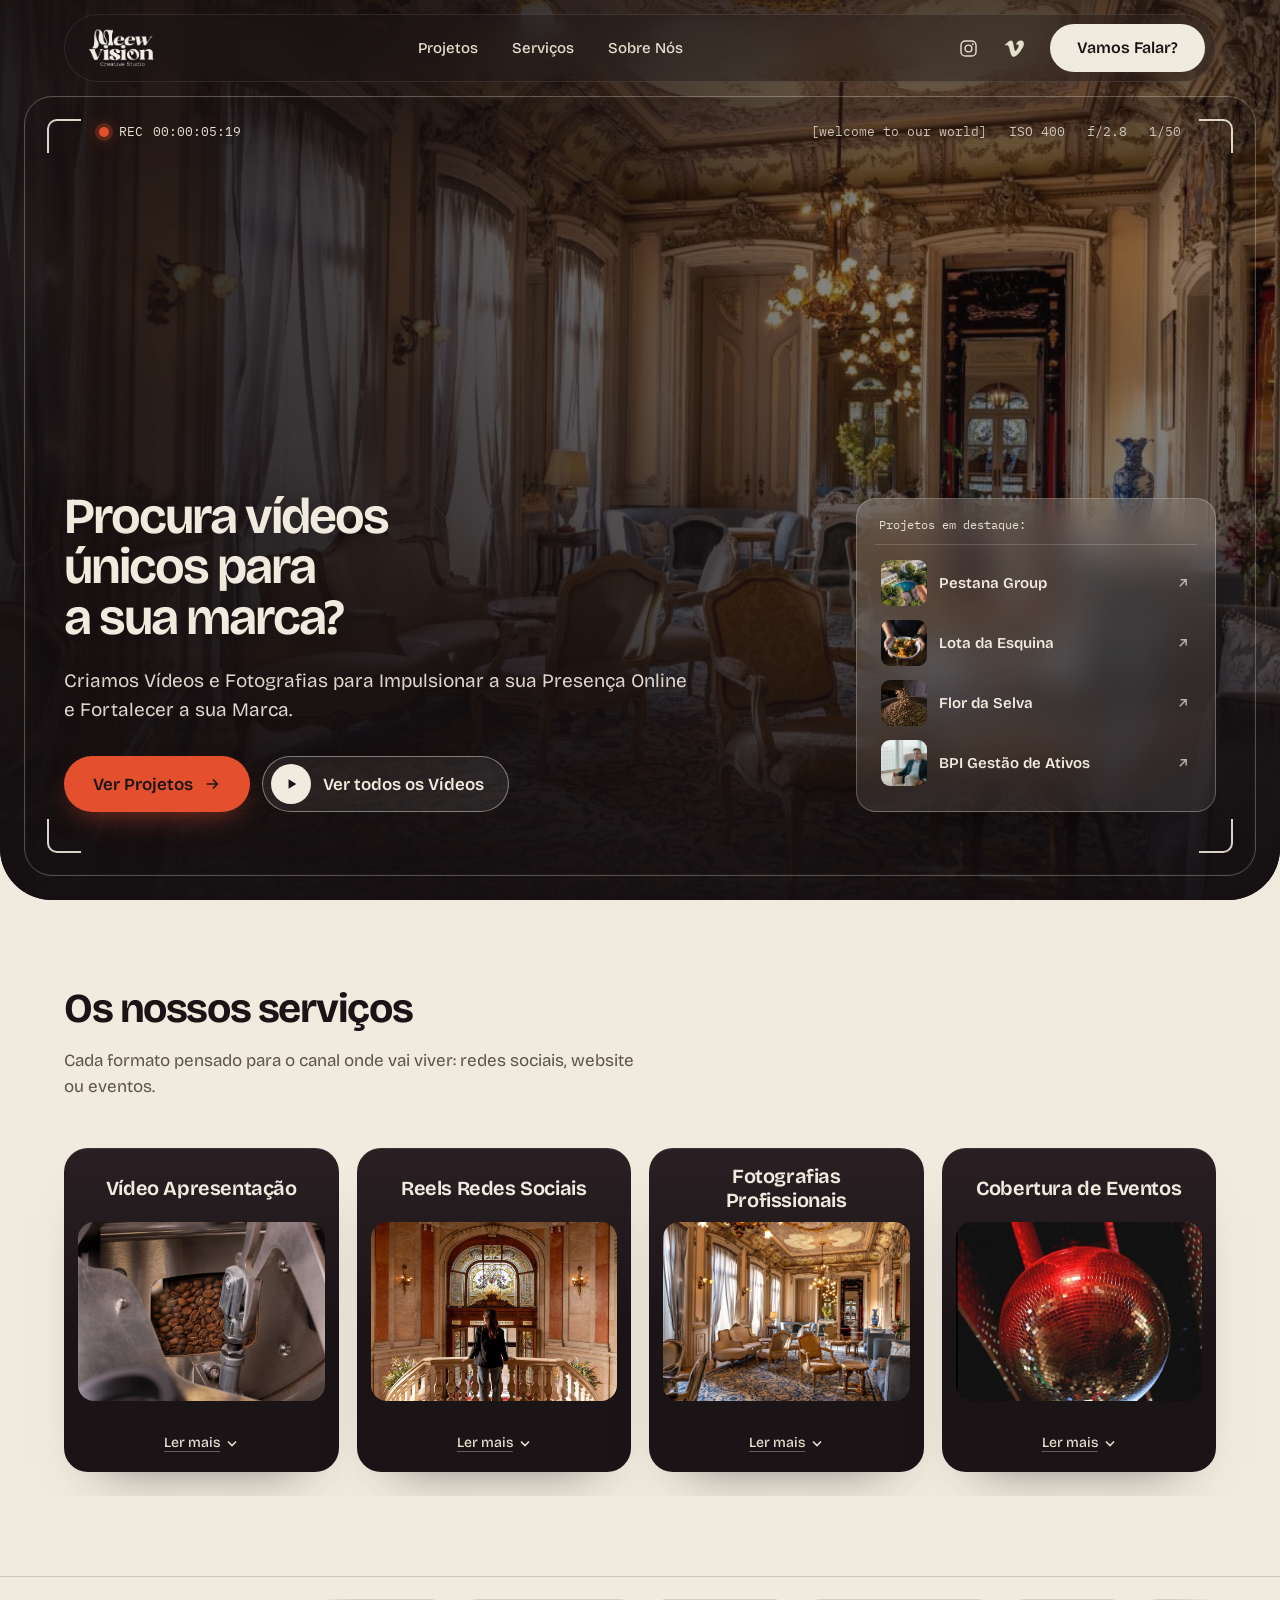
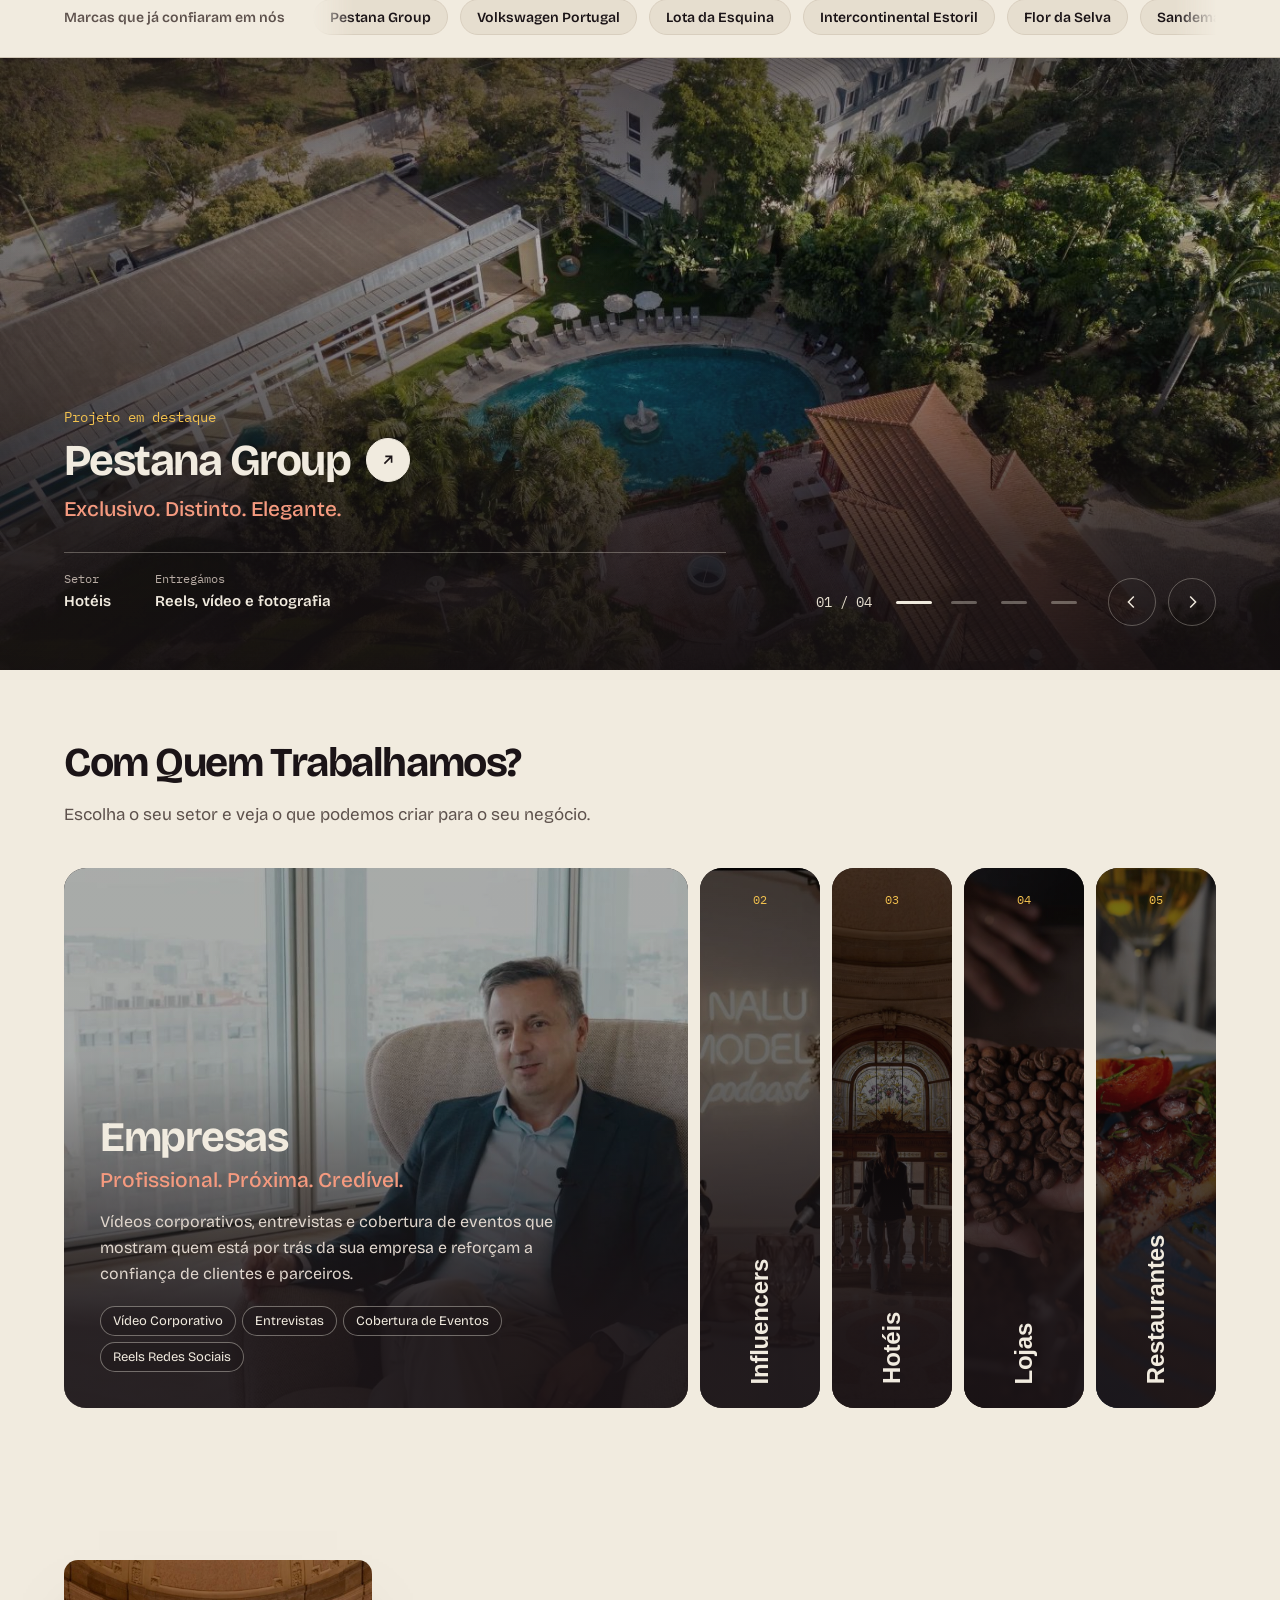
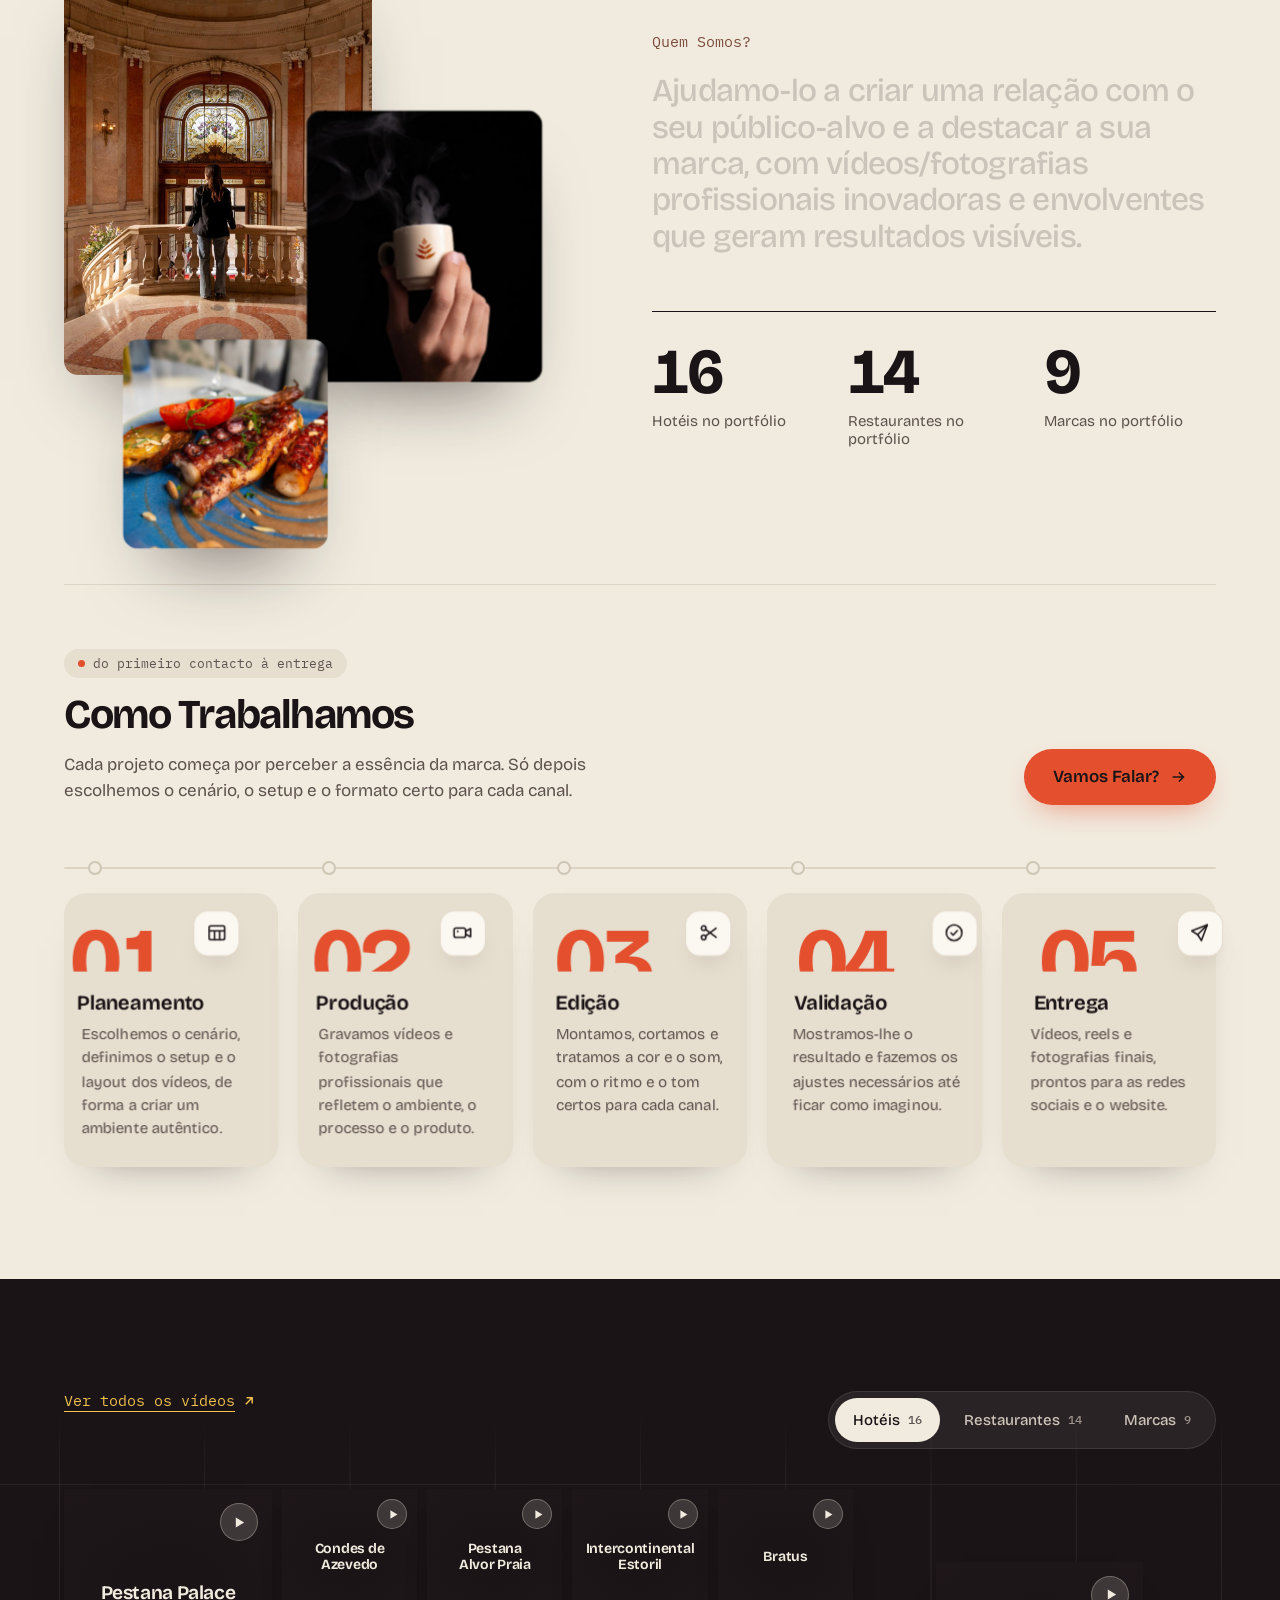
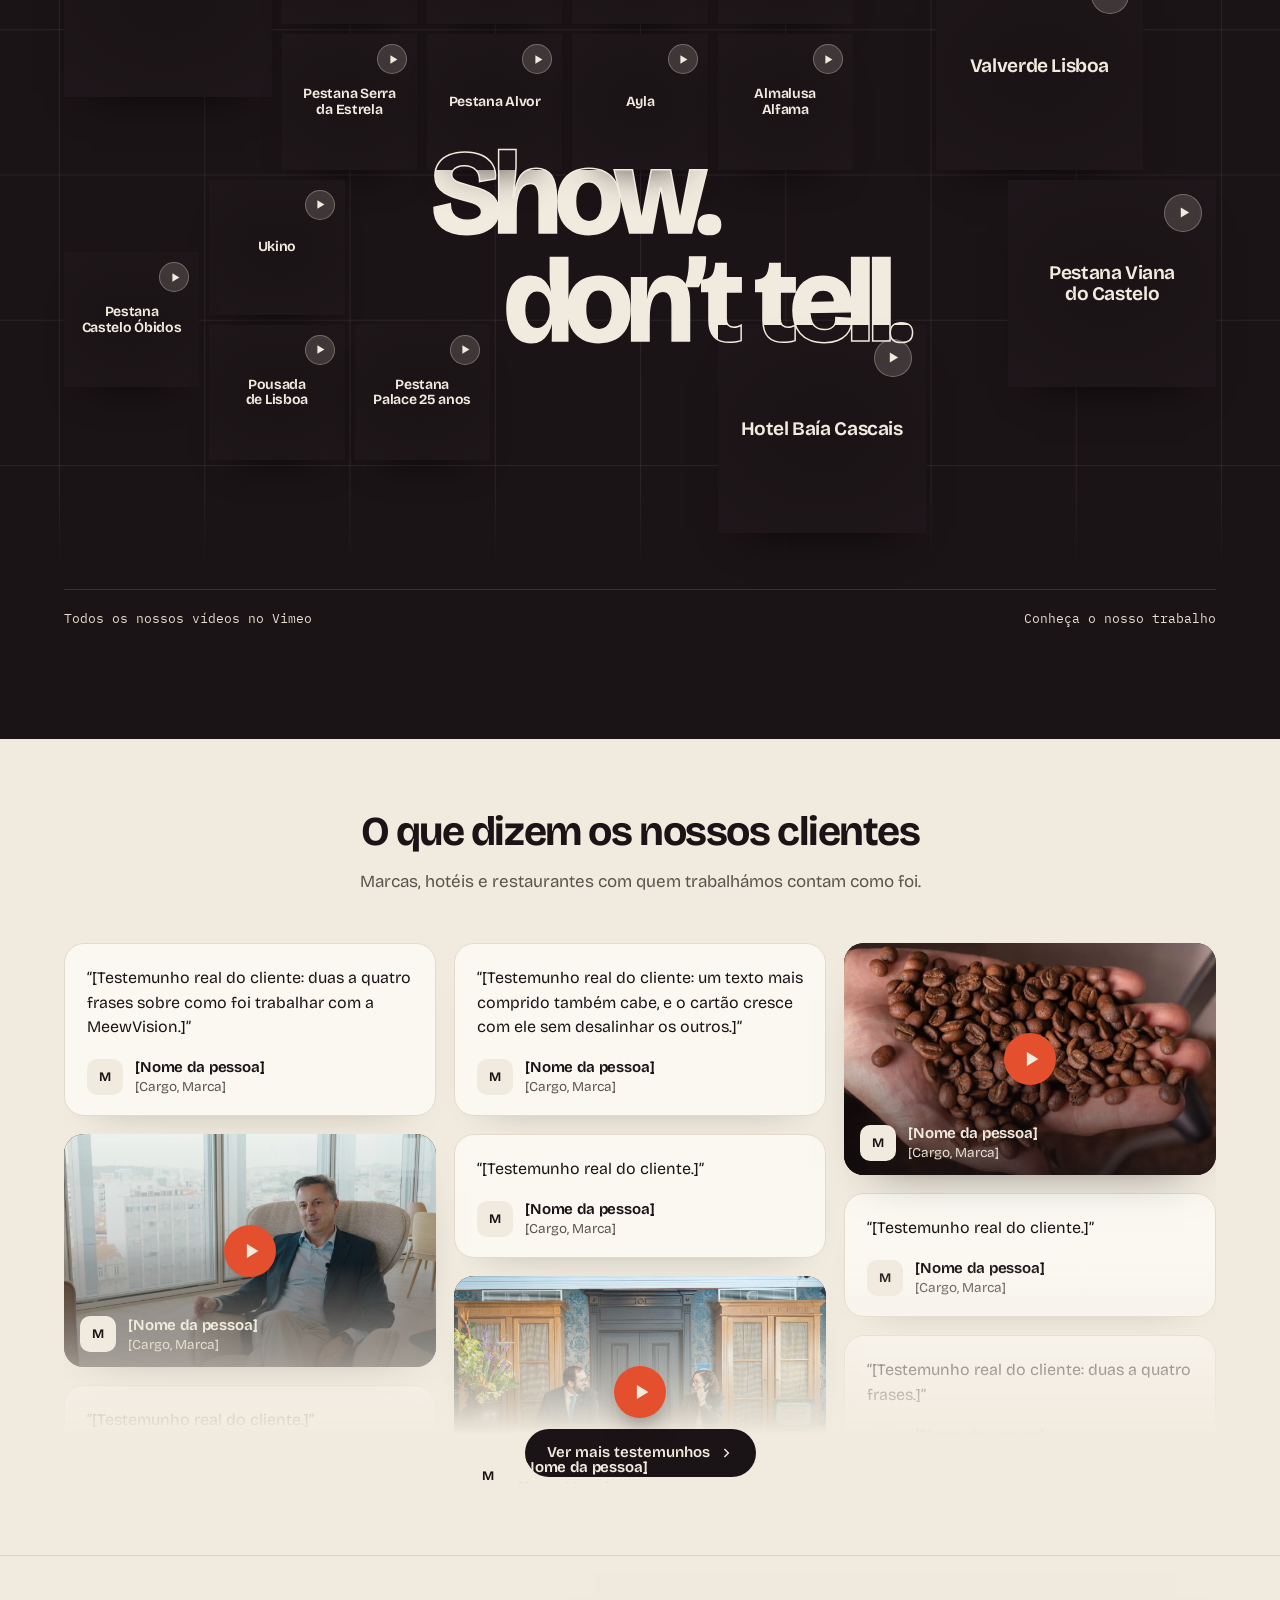
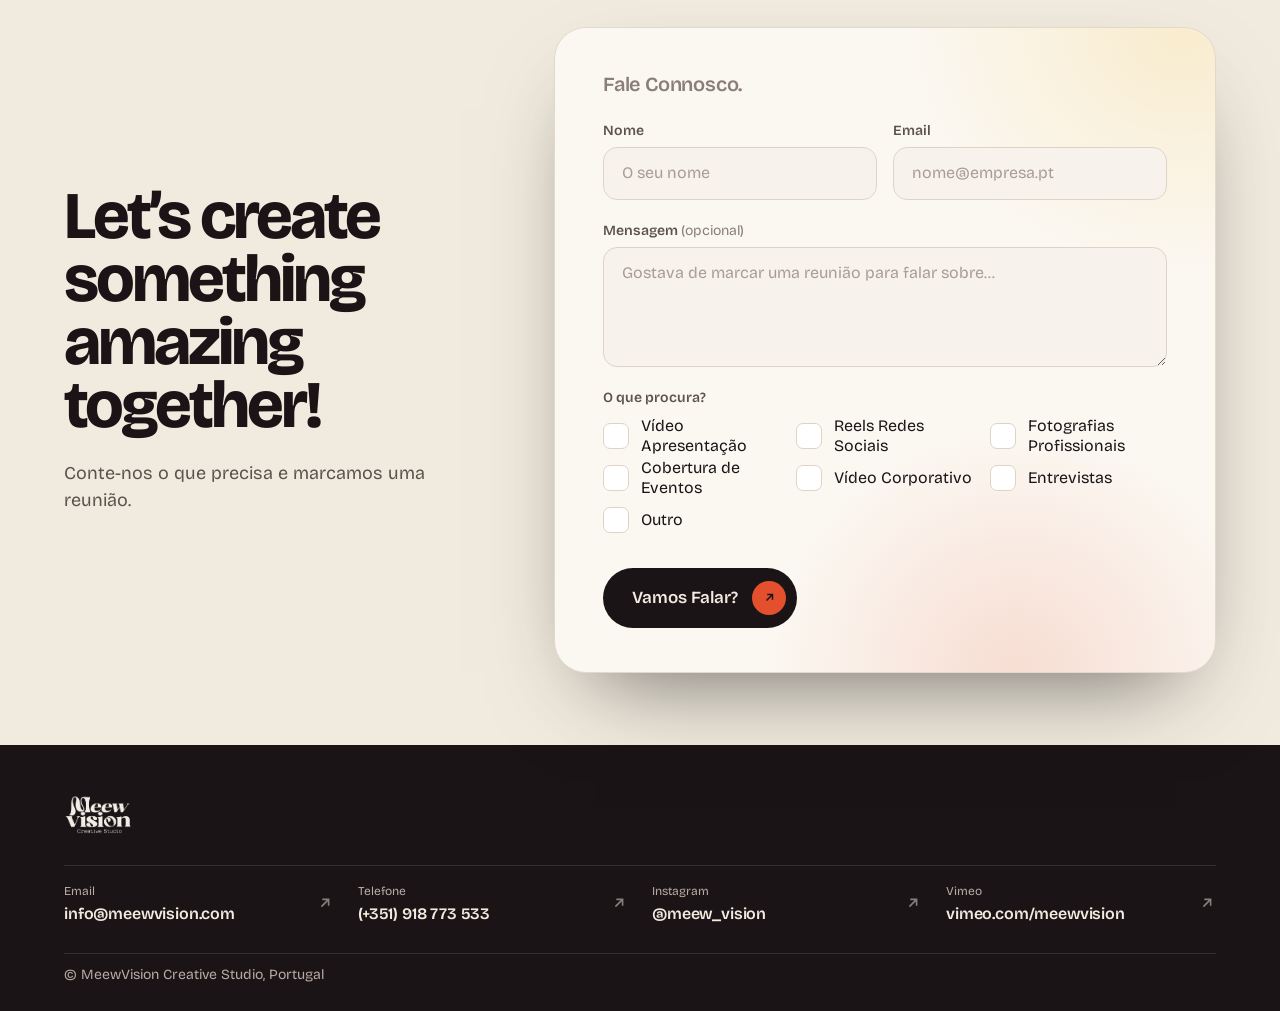
==== commit b8819c0b: "Secção de testemunhos, cartão do hero com os projetos em destaque e decisões da fase 2 - Testemunhos" ====
--- a/index.html
+++ b/index.html
@@ -92,14 +92,15 @@
 <a class="btn btn-watch" href="https://vimeo.com/meewvision" target="_blank" rel="noopener"><span class="pd" aria-hidden="true"><svg width="12" height="12" viewBox="0 0 14 14" fill="currentColor"><path d="M3 1.5v11l9-5.5z"></path></svg></span>Ver todos os Vídeos</a>
 </div>
 </div>
-<aside class="hud-card" aria-label="Os nossos serviços">
-<div class="hud-card-top mono"><span>Os nossos serviços:</span><span>03</span></div>
+<!-- Mesmos projetos e mesma ordem de "Projetos em destaque" (FEATURED em js/main.js); na fase 2 vêm da mesma lista do Sanity -->
+<aside class="hud-card" aria-label="Projetos em destaque">
+<div class="hud-card-top mono"><span>Projetos em destaque:</span></div>
 <ul>
-<li><a href="#servicos"><img src="assets/img/flor-torra.jpg" alt="" width="46" height="46" loading="lazy"><b>Vídeos Profissionais</b><svg width="16" height="16" viewBox="0 0 20 20" fill="none" stroke="currentColor" stroke-width="1.8" aria-hidden="true"><path d="M4 10h12M11 5l5 5-5 5"></path></svg></a></li>
-<li><a href="#servicos"><img src="assets/img/pestana-escadaria.jpg" alt="" width="46" height="46" loading="lazy"><b>Fotografias Profissionais</b><svg width="16" height="16" viewBox="0 0 20 20" fill="none" stroke="currentColor" stroke-width="1.8" aria-hidden="true"><path d="M4 10h12M11 5l5 5-5 5"></path></svg></a></li>
-<li><a href="#servicos"><img src="assets/img/lota-evento.jpg" alt="" width="46" height="46" loading="lazy"><b>Cobertura de Eventos</b><svg width="16" height="16" viewBox="0 0 20 20" fill="none" stroke="currentColor" stroke-width="1.8" aria-hidden="true"><path d="M4 10h12M11 5l5 5-5 5"></path></svg></a></li>
-</ul>
-<a class="btn btn-cream" href="mailto:info@meewvision.com?subject=Vamos%20Falar%3F">info@meewvision.com</a>
+<li><a href="https://www.meewvision.com/pestanagroup" target="_blank" rel="noopener" aria-label="Pestana Group: ver página do projeto (abre num novo separador)"><img src="assets/img/pestana-piscina.jpg" alt="" width="46" height="46" loading="lazy"><b>Pestana Group</b><svg width="16" height="16" viewBox="0 0 20 20" fill="none" stroke="currentColor" stroke-width="1.8" aria-hidden="true"><path d="M6 14L14 6M7 6h7v7"></path></svg></a></li>
+<li><a href="https://www.meewvision.com/lota-da-esquina" target="_blank" rel="noopener" aria-label="Lota da Esquina: ver página do projeto (abre num novo separador)"><img src="assets/img/lota-prato.jpg" alt="" width="46" height="46" loading="lazy"><b>Lota da Esquina</b><svg width="16" height="16" viewBox="0 0 20 20" fill="none" stroke="currentColor" stroke-width="1.8" aria-hidden="true"><path d="M6 14L14 6M7 6h7v7"></path></svg></a></li>
+<li><a href="https://www.meewvision.com/flor-da-selva" target="_blank" rel="noopener" aria-label="Flor da Selva: ver página do projeto (abre num novo separador)"><img src="assets/img/flor-graos.jpg" alt="" width="46" height="46" loading="lazy"><b>Flor da Selva</b><svg width="16" height="16" viewBox="0 0 20 20" fill="none" stroke="currentColor" stroke-width="1.8" aria-hidden="true"><path d="M6 14L14 6M7 6h7v7"></path></svg></a></li>
+<li><a href="https://www.meewvision.com/bpi-gestao-de-ativos" target="_blank" rel="noopener" aria-label="BPI Gestão de Ativos: ver página do projeto (abre num novo separador)"><img src="assets/img/bpi-entrevista.jpg" alt="" width="46" height="46" loading="lazy"><b>BPI Gestão de Ativos</b><svg width="16" height="16" viewBox="0 0 20 20" fill="none" stroke="currentColor" stroke-width="1.8" aria-hidden="true"><path d="M6 14L14 6M7 6h7v7"></path></svg></a></li>
+</ul>
 </aside>
 </div>
 </section>
@@ -362,6 +363,27 @@
 <span class="mono">Conheça o nosso trabalho</span>
 </div>
 </div>
+</section>
+
+<!-- Testemunhos: cartões de texto e de vídeo (horizontal, ficheiro carregado no site e não no Vimeo), gerados a partir de REVIEWS em js/main.js (na fase 2, do Sanity).
+     Os cartões atuais são EXEMPLOS entre [parênteses retos]: substituir por testemunhos reais da cliente. -->
+<section class="light reviews" id="testemunhos" aria-labelledby="reviews-title">
+<div class="wrap">
+<div class="rv-head">
+<h2 id="reviews-title" class="h2">O que dizem os nossos clientes</h2>
+<p class="sub">Marcas, hotéis e restaurantes com quem trabalhámos contam como foi.</p>
+</div>
+<div class="rv-wall" id="rv-wall">
+<div class="rv-clip"><ul class="rv-grid" id="rv-grid"></ul></div>
+<div class="rv-more-wrap"><button class="rv-more" type="button" aria-controls="rv-wall" aria-expanded="false" hidden><span>Ver mais testemunhos</span><svg viewBox="0 0 20 20" fill="none" stroke="currentColor" stroke-width="1.8" aria-hidden="true"><path d="M8 5l5 5-5 5"/></svg></button></div>
+</div>
+</div>
+<dialog class="rv-modal" id="rv-modal" aria-label="Testemunho em vídeo">
+<div class="rv-modal-in">
+<div class="rv-modal-body"></div>
+<div class="rv-modal-foot"><span class="rv-modal-cap"></span><button class="rv-modal-x icon-btn" type="button" aria-label="Fechar vídeo"><svg width="18" height="18" viewBox="0 0 20 20" fill="none" stroke="currentColor" stroke-width="1.6" aria-hidden="true"><path d="M5 5l10 10M15 5L5 15"></path></svg></button></div>
+</div>
+</dialog>
 </section>
 
 <section class="contact" id="contacto" aria-labelledby="contacto-title">
--- a/css/styles.css
+++ b/css/styles.css
@@ -114,8 +114,7 @@
 .hud-card li img{width:46px;height:46px;border-radius:9px;object-fit:cover}
 .hud-card li b{font-size:15px;font-weight:600}
 .hud-card li svg{opacity:.7;transition:transform .3s}
-.hud-card li a:hover svg{transform:translateX(3px);opacity:1}
-.hud-card .btn{width:100%;margin-top:10px;min-height:48px}
+.hud-card li a:hover svg{transform:translate(2px,-2px);opacity:1}
 @supports (animation-timeline: scroll()){
 .hero-body,.hud-top{animation:heroOut linear both;animation-timeline:scroll(root);animation-range:0 70vh}
 @keyframes heroOut{to{opacity:0;filter:blur(6px)}}
@@ -278,6 +277,60 @@
 .wall-row .mono{font-size:13px;color:#E6DECF}
 .wall-row > :last-child{text-align:right}
 
+/* Testemunhos (referência "What our users are saying"): cabeçalho ao centro e mosaico em colunas de cartões de texto e
+   de vídeo horizontal; a parte de baixo desvanece e "Ver mais testemunhos" mostra o resto. */
+.reviews{padding:calc(var(--sec-y) * .64) 0}
+.reviews + .contact{border-top:1px solid #DDD4C6}
+.rv-head{max-width:640px;margin:0 auto;text-align:center}
+.rv-head .sub{margin:16px auto 0;max-width:52ch;font-size:17px;line-height:1.55;color:#5E524D}
+.rv-wall{position:relative;margin-top:48px}
+/* o corte fica no contentor à volta: num mosaico em colunas, limitar a altura da própria lista criava colunas a mais para o lado */
+.rv-clip{max-height:540px;overflow:hidden}
+.rv-wall.is-open .rv-clip{max-height:none}
+.rv-grid{list-style:none;margin:0;padding:0;columns:3;column-gap:18px}
+.rv-card{break-inside:avoid;margin:0 0 18px;border-radius:20px}
+/* cartão de texto */
+.rv-text{padding:22px 22px 20px;background:#FBF8F2;border:1px solid #E3DACB;box-shadow:0 20px 40px -34px rgba(27,20,23,.4)}
+.rv-text figure{margin:0}
+.rv-text blockquote{margin:0;font-size:16px;line-height:1.55;color:#1B1417}
+.rv-who{display:flex;align-items:center;gap:12px;margin-top:18px}
+.rv-logo{flex:none;display:grid;place-items:center;width:36px;height:36px;border-radius:10px;overflow:hidden;background:#F1EBDF;color:#1B1417;font-size:13px;font-weight:700}
+.rv-logo img{width:78%;height:78%;object-fit:contain}
+.rv-name{display:block;font-size:15px;font-weight:650;letter-spacing:-.01em;line-height:1.2}
+.rv-brand{display:block;margin-top:2px;font-size:13.5px;color:#5E524D}
+/* cartão de vídeo (horizontal): fotografia com botão de play e a pessoa por cima */
+.rv-video .rv-open{position:relative;display:block;width:100%;padding:0;border:0;cursor:pointer;text-align:left;font:inherit;aspect-ratio:16 / 10;border-radius:20px;overflow:hidden;color:#F1EBDF;text-decoration:none;background:#241B1F;box-shadow:0 24px 44px -32px rgba(27,20,23,.55)}
+.rv-video img.rv-thumb{position:absolute;inset:0;width:100%;height:100%;object-fit:cover;transition:transform .9s cubic-bezier(.2,.7,.2,1)}
+.rv-video .rv-open::after{content:"";position:absolute;inset:0;background:linear-gradient(0deg,rgba(20,15,17,.8),rgba(20,15,17,.1) 55%,rgba(20,15,17,0))}
+.rv-play{position:absolute;left:50%;top:50%;z-index:2;display:grid;place-items:center;width:52px;height:52px;margin:-26px 0 0 -26px;border-radius:999px;background:#E4502E;color:#F1EBDF;box-shadow:0 12px 26px -10px rgba(20,15,17,.6);transition:transform .4s cubic-bezier(.2,.7,.2,1)}
+.rv-play svg{width:18px;height:18px;margin-left:3px}
+.rv-video .rv-who{position:absolute;left:16px;right:16px;bottom:14px;z-index:2;margin:0}
+.rv-video .rv-brand{color:#E6DECF}
+.rv-video .rv-open:hover img.rv-thumb{transform:scale(1.05)}
+.rv-video .rv-open:hover .rv-play,.rv-video .rv-open:focus-visible .rv-play{transform:scale(1.1)}
+.rv-video .rv-open:focus-visible{outline:2px solid #F2C14E;outline-offset:3px}
+/* janela do vídeo */
+.rv-modal{width:min(960px,calc(100% - 32px));max-height:calc(100% - 32px);padding:0;border:0;border-radius:20px;background:#1B1417;color:#F1EBDF;overflow:hidden}
+.rv-modal::backdrop{background:rgba(20,15,17,.78)}
+.rv-modal-body{aspect-ratio:16 / 9;background:#140F11;display:grid;place-items:center}
+.rv-modal-body video{width:100%;height:100%;object-fit:contain;background:#140F11}
+.rv-empty{margin:0;font:400 14px var(--mono,"IBM Plex Mono",monospace);color:#CFC4BB}
+.rv-modal-foot{display:flex;align-items:center;justify-content:space-between;gap:16px;padding:12px 12px 12px 20px}
+.rv-modal-cap{font-size:15px;font-weight:600}
+.rv-modal .rv-modal-x{color:#F1EBDF;border-color:rgba(241,235,223,.3)}
+.rv-modal .rv-modal-x:hover{background:rgba(241,235,223,.1);border-color:#F1EBDF}
+/* desvanecer em baixo + botão */
+.rv-more-wrap{position:absolute;left:0;right:0;bottom:0;display:flex;justify-content:center;align-items:flex-end;height:220px;padding-bottom:6px;background:linear-gradient(180deg,rgba(241,235,223,0),#F1EBDF 78%);pointer-events:none}
+.rv-wall.is-open .rv-more-wrap{position:static;height:auto;margin-top:12px;background:none}
+.rv-wall.no-more .rv-more-wrap{display:none}
+.rv-more{pointer-events:auto;display:inline-flex;align-items:center;gap:8px;min-height:48px;padding:0 22px;border:0;border-radius:999px;background:#1B1417;color:#F1EBDF;font:600 15px/1 "Bricolage Grotesque",sans-serif;cursor:pointer;transition:background-color .3s}
+.rv-more:hover{background:#E4502E;color:#1B1417}
+.rv-more svg{width:16px;height:16px;transition:transform .3s}
+.rv-wall.is-open .rv-more svg{transform:rotate(-90deg)}
+.rv-more[hidden]{display:none}
+
+/* contact: fundo creme (como os serviços); título grande à esquerda e o formulário num cartão claro com brilho quente à direita.
+   Menos espaço em baixo, antes do rodapé. */
 /* contact: fundo creme (como os serviços); título grande à esquerda e o formulário num cartão claro com brilho quente à direita.
    Menos espaço em baixo, antes do rodapé. */
 .contact{background:#F1EBDF;color:#1B1417;padding:calc(var(--sec-y) * .64) 0 72px}
@@ -464,6 +517,8 @@
 
 @media (max-width:1180px){
 :root{--gutter:40px;--sec-y:88px}
+.rv-grid{columns:2}
+.rv-clip{max-height:640px}
 #servicos .scar-ctl{display:flex}
 .dcard{flex:0 0 320px}
 .contact-left,.form-area{grid-column:1 / -1}
@@ -505,7 +560,6 @@
 :root{--gutter:20px;--sec-y:72px}
 .to-top{left:16px;bottom:16px;width:46px;height:46px}
 .wall-sec:has(+ .contact){padding-bottom:64px}
-.contact{padding-bottom:48px}
 .scar-ctl .icon-btn{width:36px;height:36px;border-width:1.25px}
 .scar-ctl .icon-btn svg{width:14px;height:14px}
 .process{margin-top:48px;padding-top:48px}
@@ -560,6 +614,12 @@
 .seg button{flex:1 1 0;min-width:0;justify-content:center;min-height:44px;padding:0 6px;gap:5px;font-size:14px}
 .seg .n{font-size:10px}
 .pgrid{--cols:3;--g:8px}
+.contact{padding-bottom:48px}
+.rv-grid{columns:1}
+.rv-clip{max-height:760px}
+.rv-wall{margin-top:32px}
+.rv-text{padding:18px}
+.rv-text blockquote{font-size:15px}
 .dcard{--h:300px;flex-basis:78vw;padding:12px 12px 10px;border-radius:22px}
 .dcard h3{margin:0 8px 8px}
 .wall-title{font-size:52px}
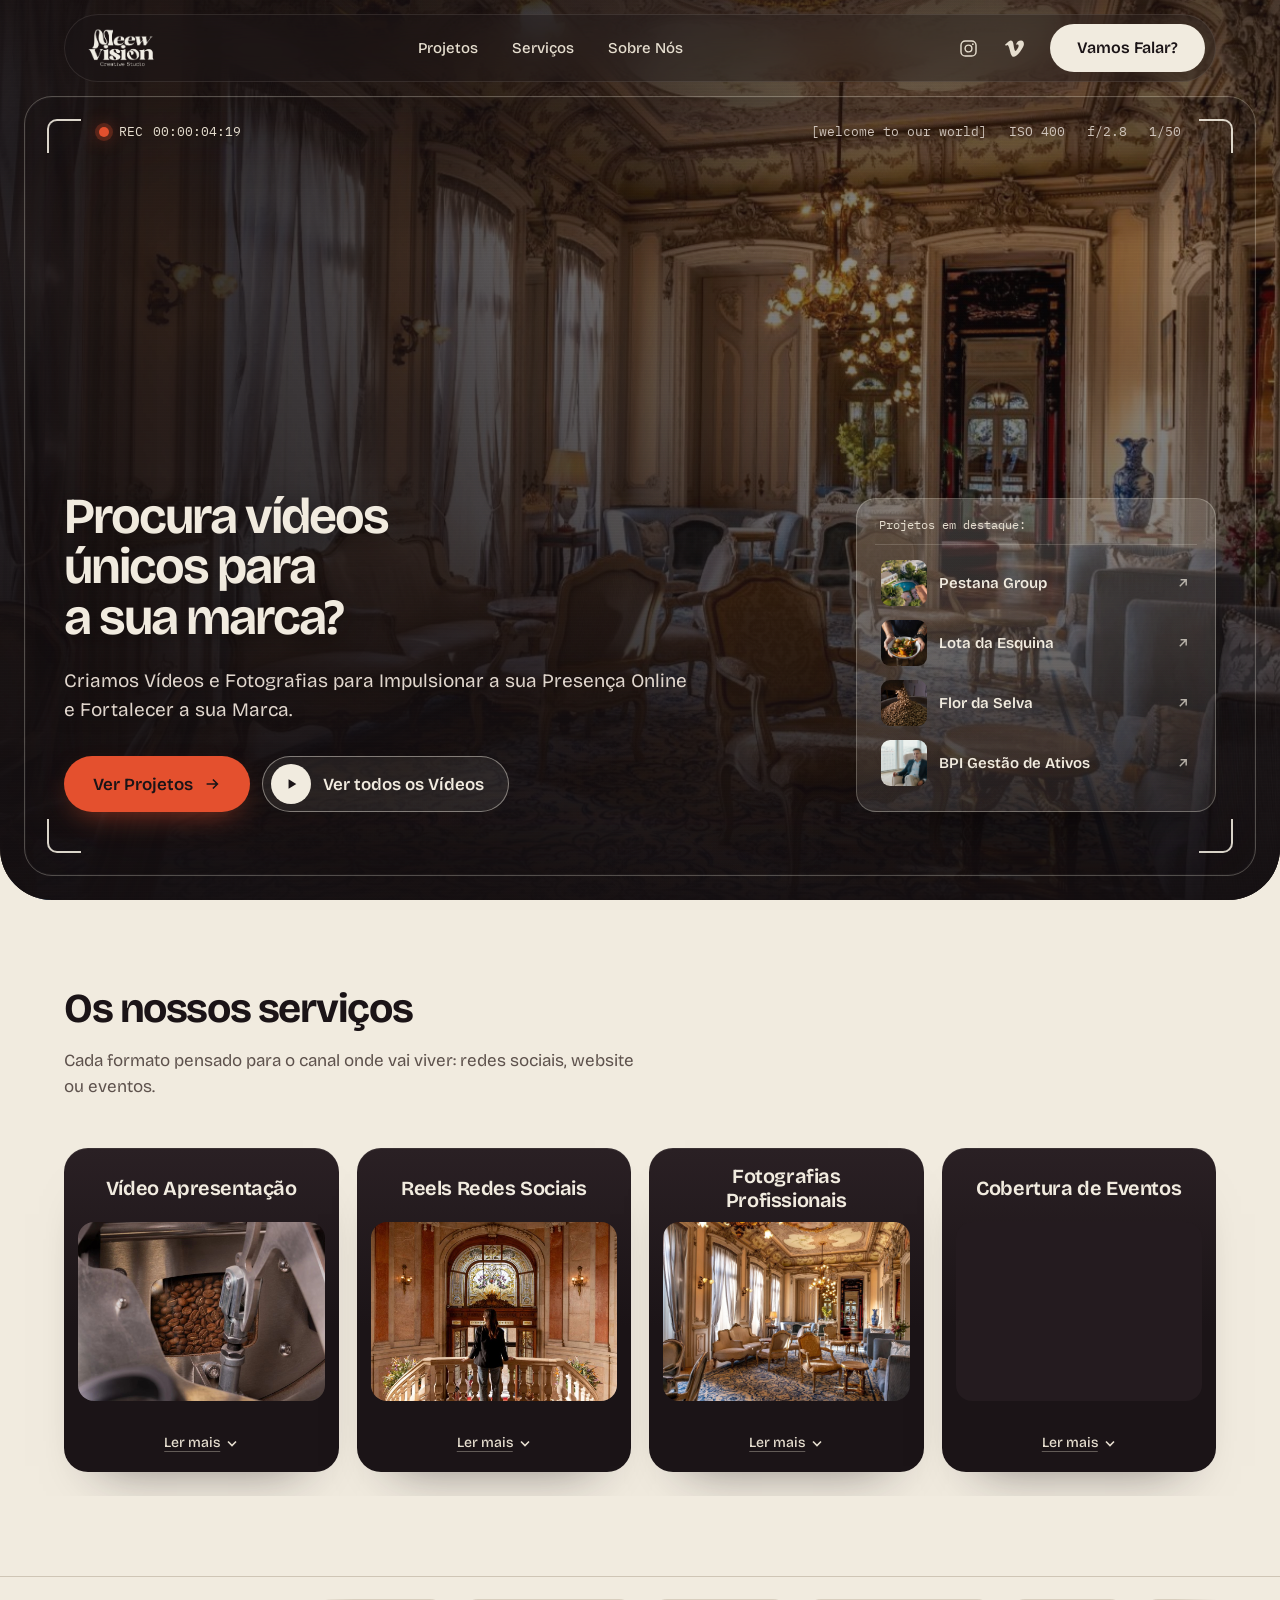
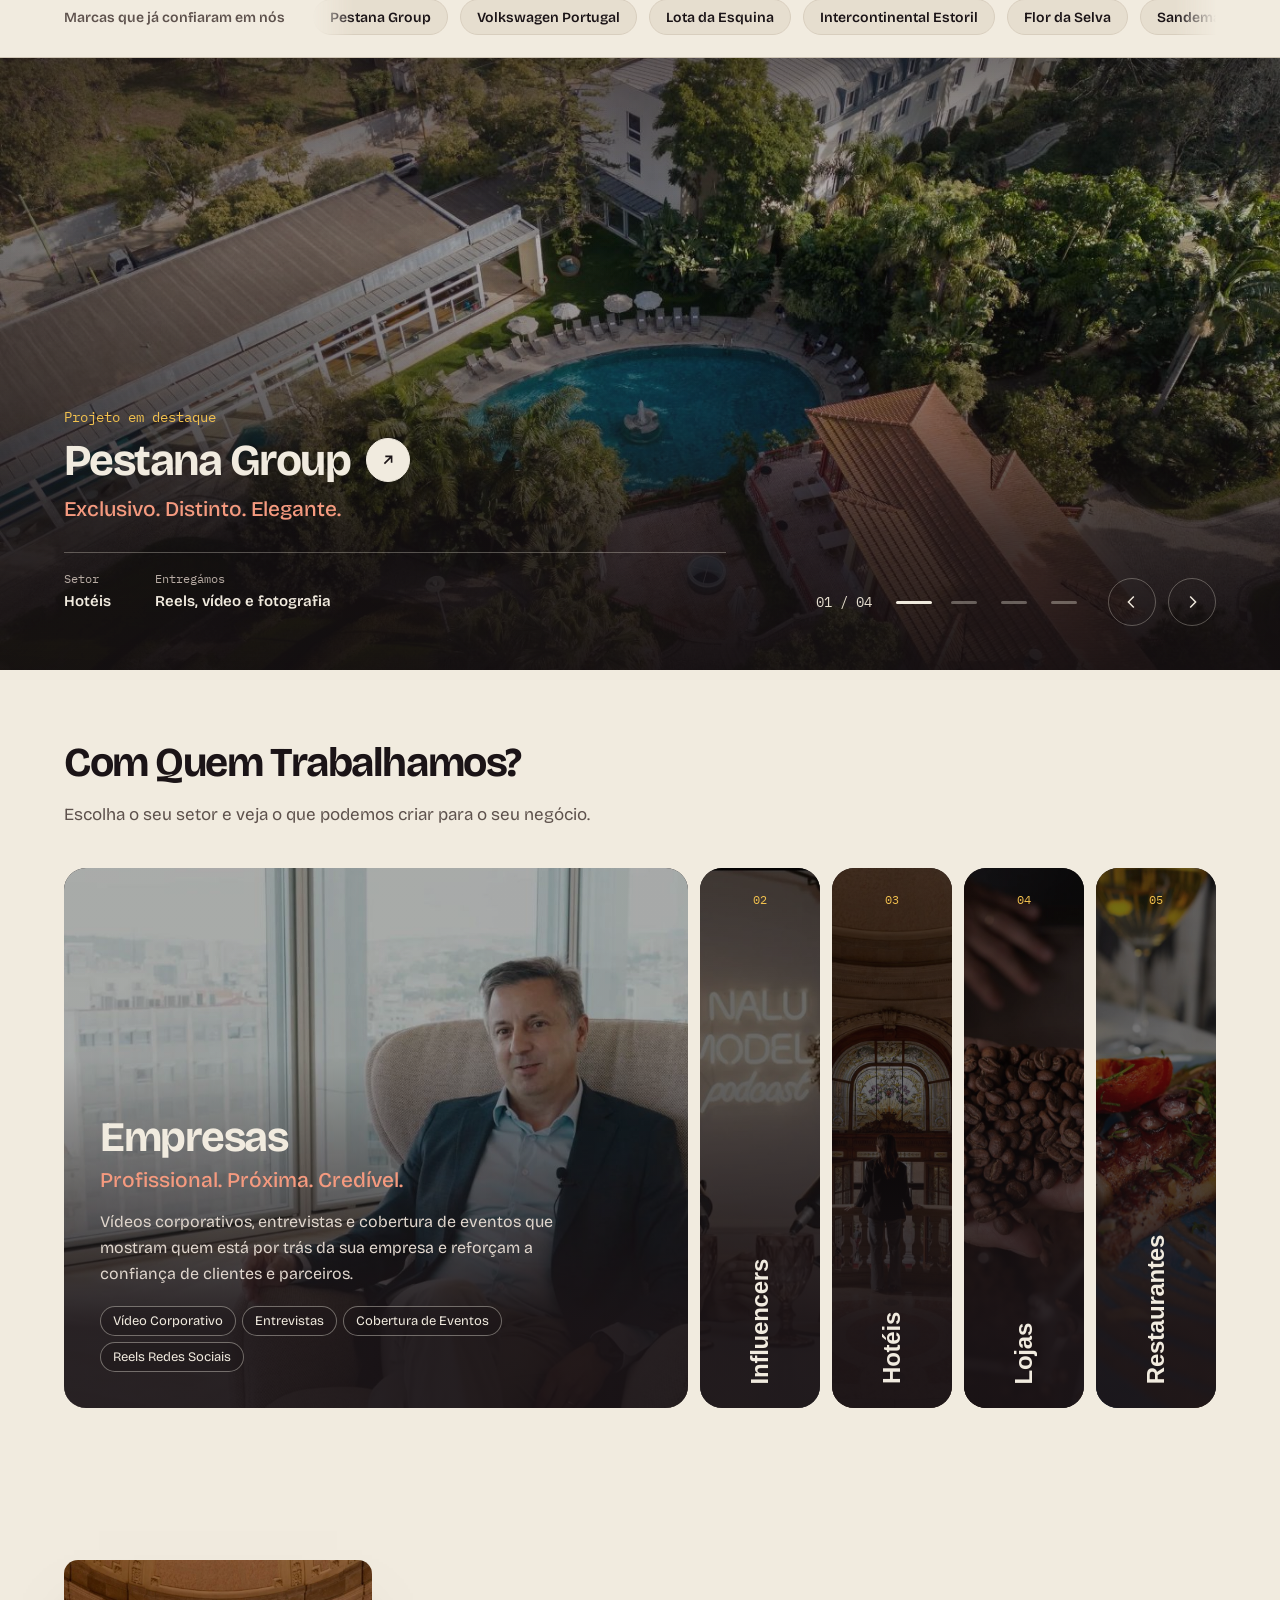
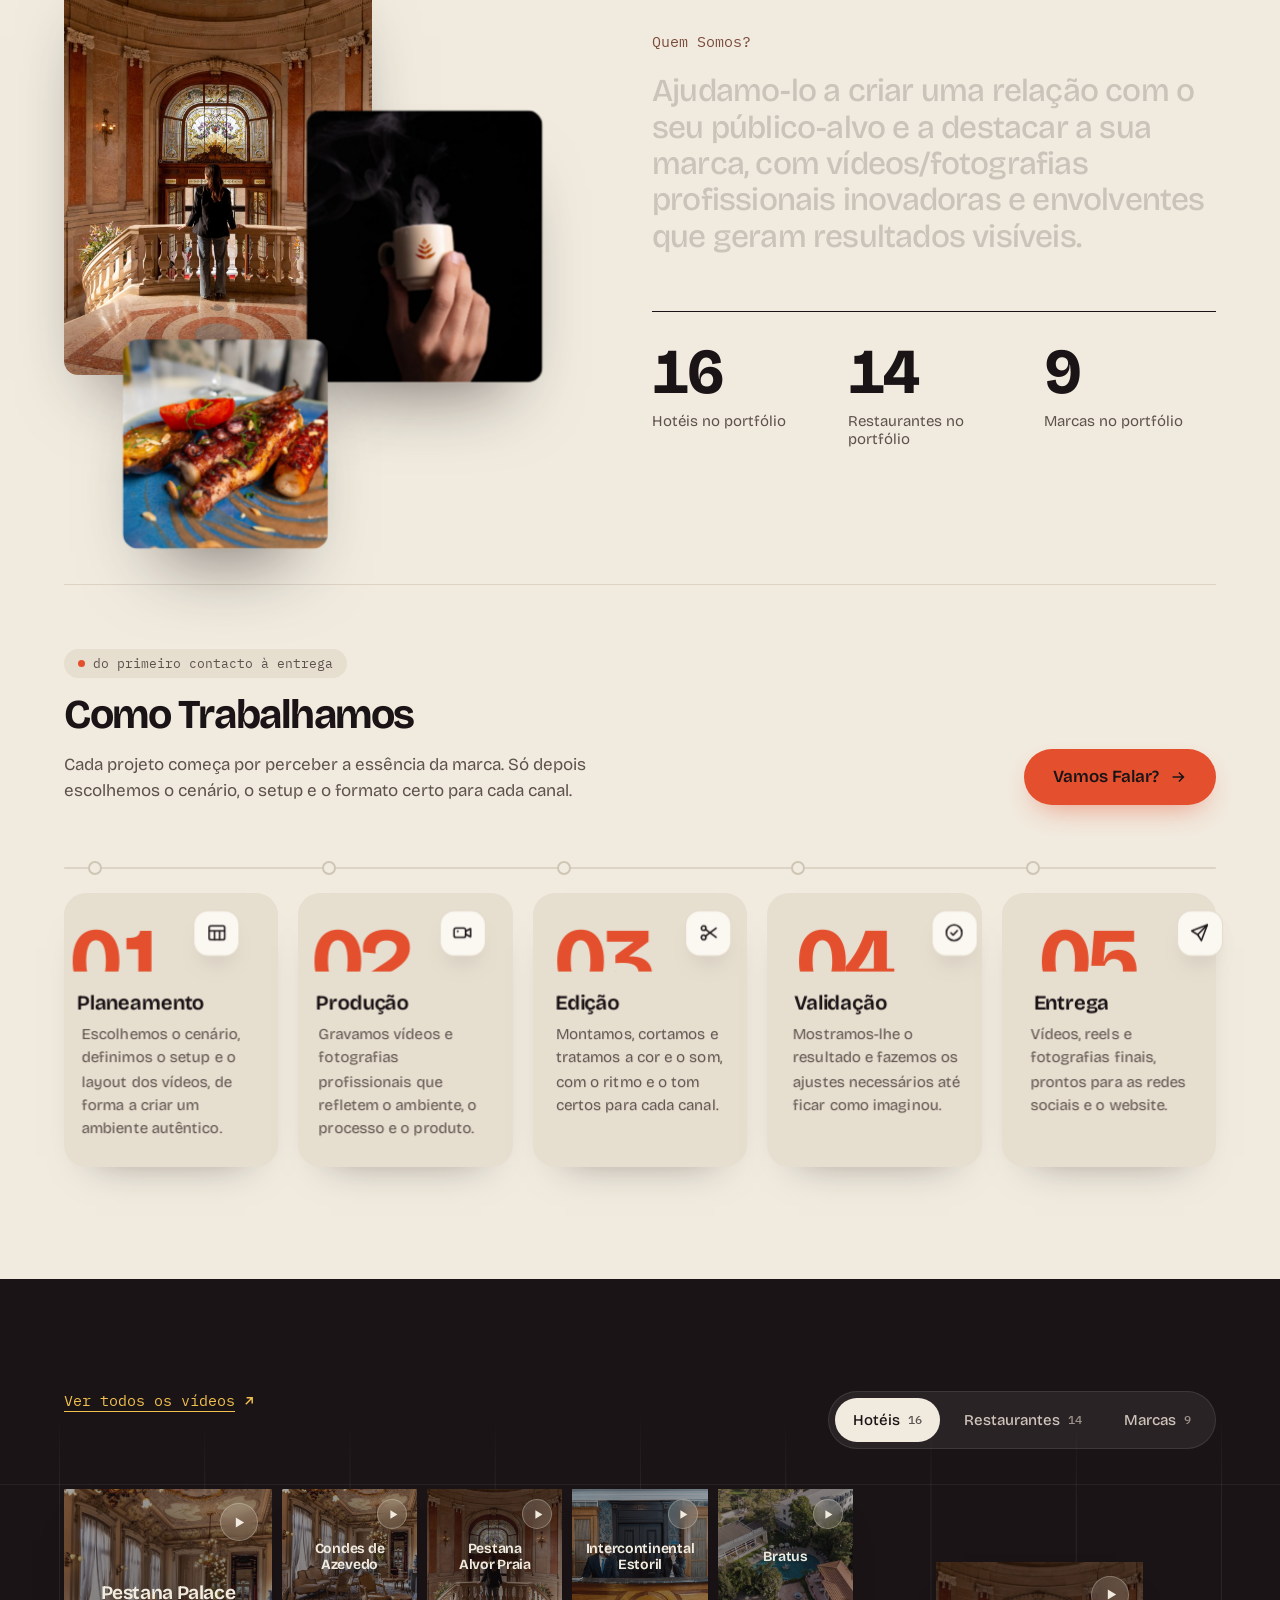
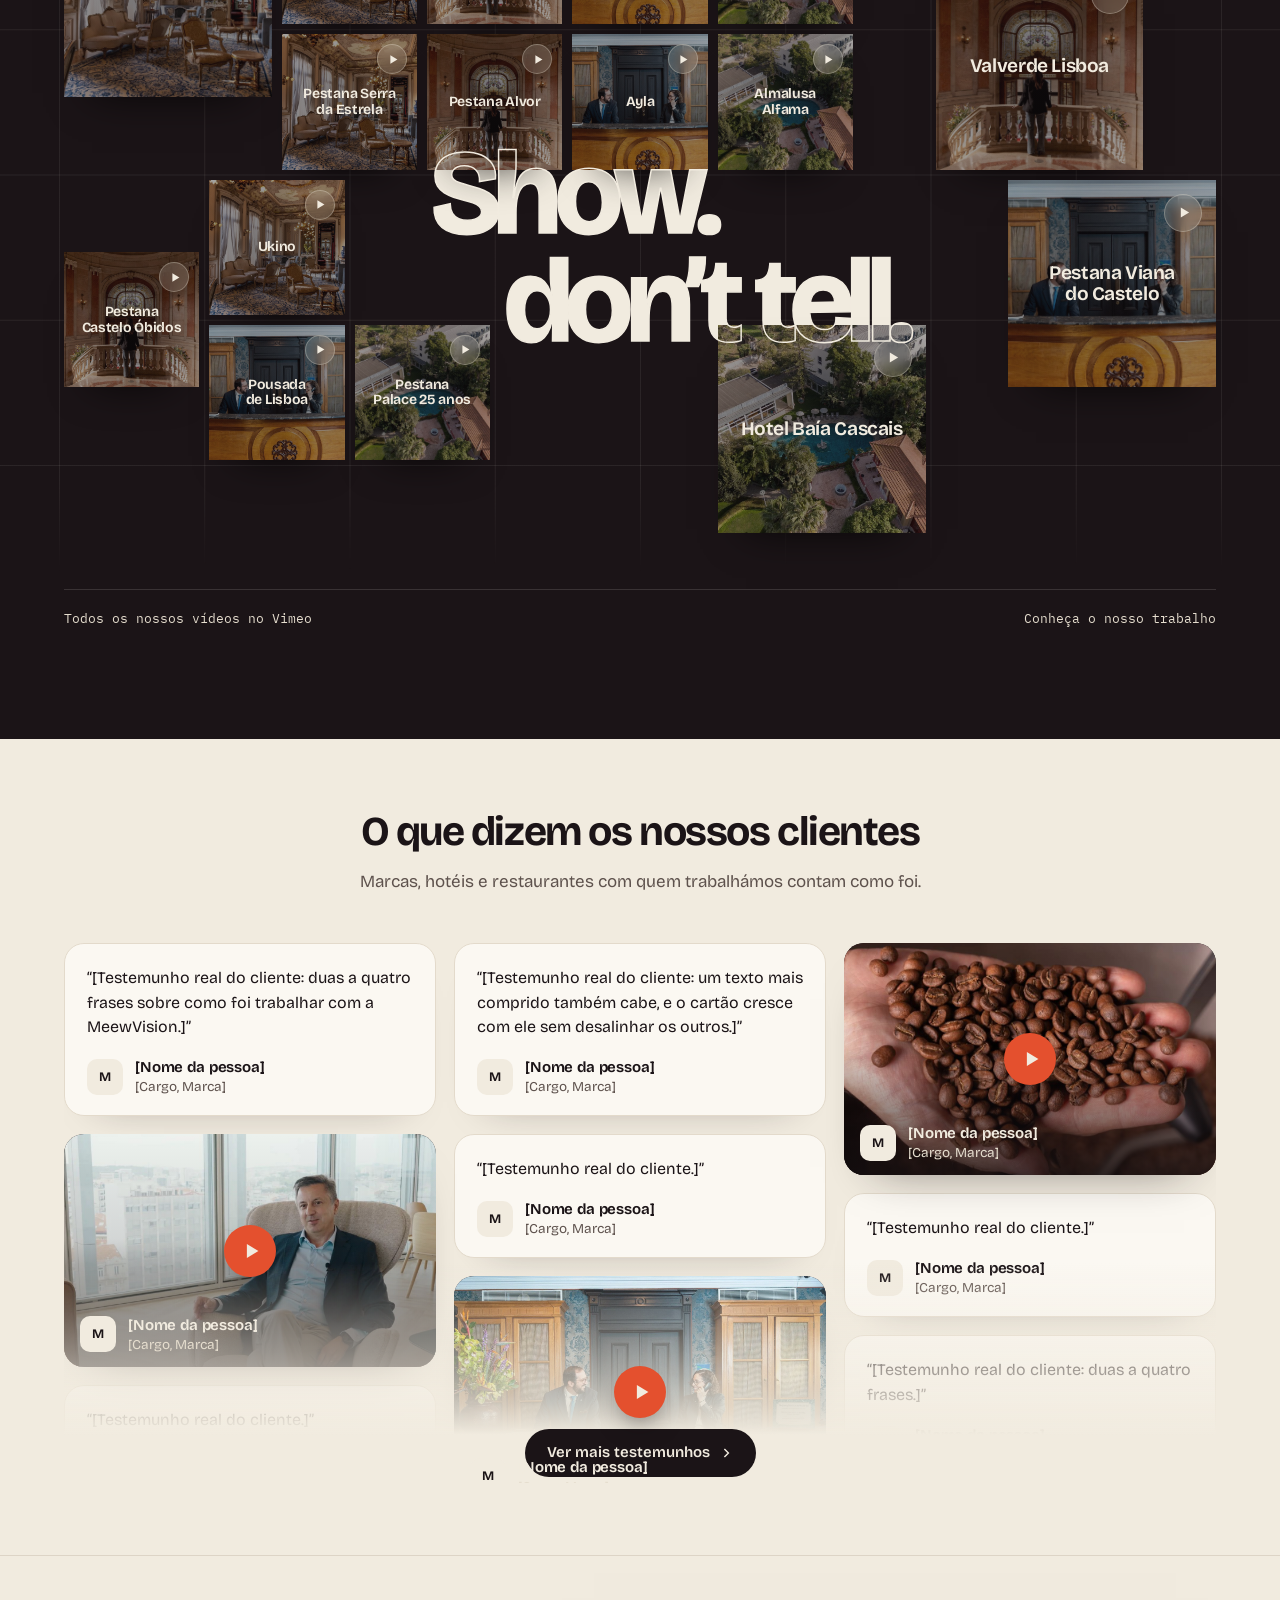
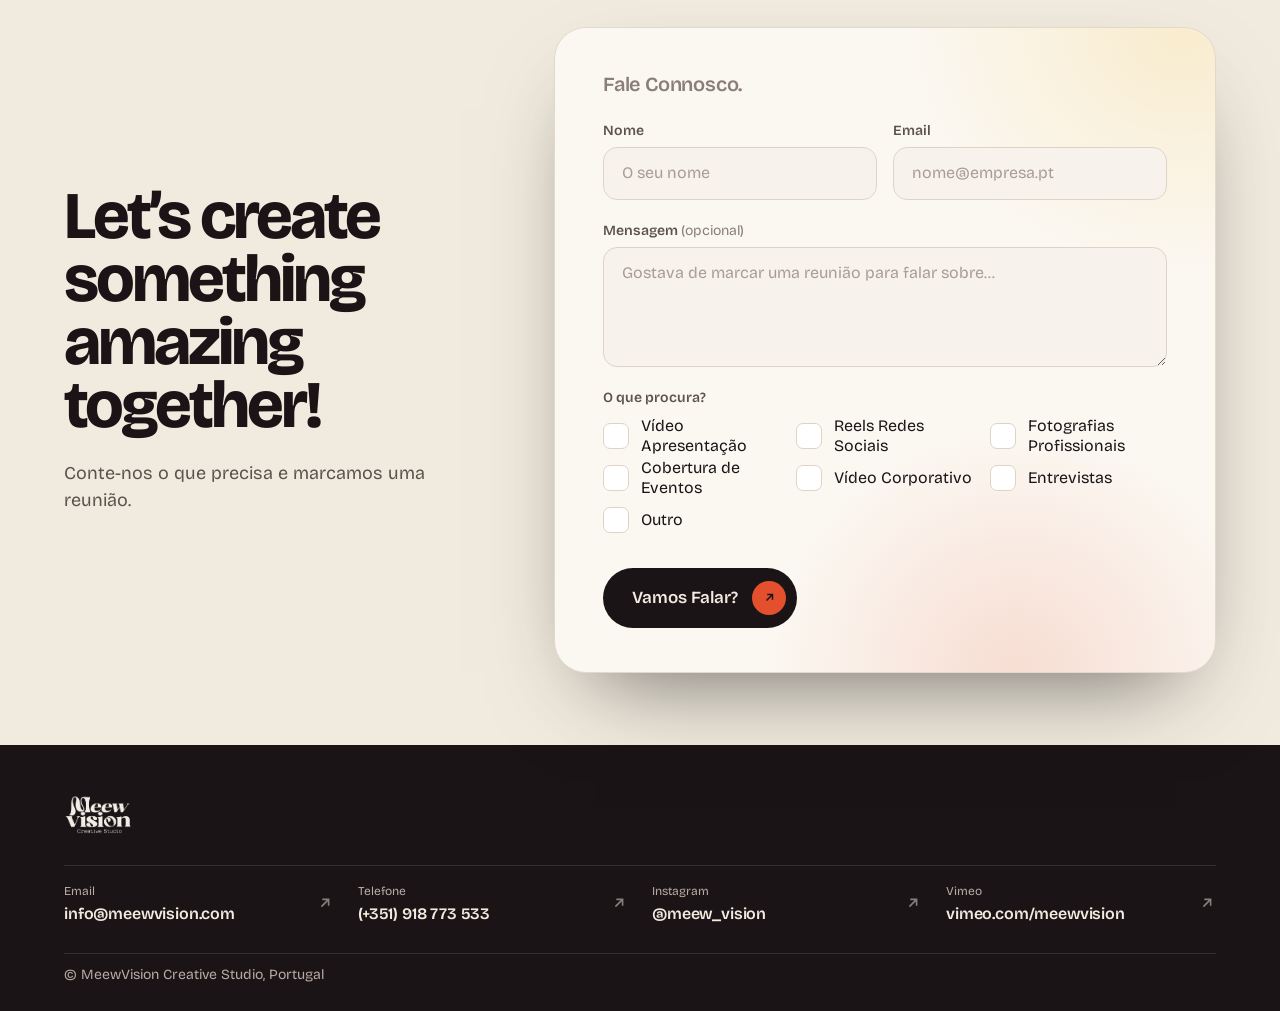
==== commit 35eb6748: "Páginas dos projetos em destaque e secção de texto - Modelo de página de projeto (/projetos/<nome>/)" ====
--- a/index.html
+++ b/index.html
@@ -96,10 +96,10 @@
 <aside class="hud-card" aria-label="Projetos em destaque">
 <div class="hud-card-top mono"><span>Projetos em destaque:</span></div>
 <ul>
-<li><a href="https://www.meewvision.com/pestanagroup" target="_blank" rel="noopener" aria-label="Pestana Group: ver página do projeto (abre num novo separador)"><img src="assets/img/pestana-piscina.jpg" alt="" width="46" height="46" loading="lazy"><b>Pestana Group</b><svg width="16" height="16" viewBox="0 0 20 20" fill="none" stroke="currentColor" stroke-width="1.8" aria-hidden="true"><path d="M6 14L14 6M7 6h7v7"></path></svg></a></li>
-<li><a href="https://www.meewvision.com/lota-da-esquina" target="_blank" rel="noopener" aria-label="Lota da Esquina: ver página do projeto (abre num novo separador)"><img src="assets/img/lota-prato.jpg" alt="" width="46" height="46" loading="lazy"><b>Lota da Esquina</b><svg width="16" height="16" viewBox="0 0 20 20" fill="none" stroke="currentColor" stroke-width="1.8" aria-hidden="true"><path d="M6 14L14 6M7 6h7v7"></path></svg></a></li>
-<li><a href="https://www.meewvision.com/flor-da-selva" target="_blank" rel="noopener" aria-label="Flor da Selva: ver página do projeto (abre num novo separador)"><img src="assets/img/flor-graos.jpg" alt="" width="46" height="46" loading="lazy"><b>Flor da Selva</b><svg width="16" height="16" viewBox="0 0 20 20" fill="none" stroke="currentColor" stroke-width="1.8" aria-hidden="true"><path d="M6 14L14 6M7 6h7v7"></path></svg></a></li>
-<li><a href="https://www.meewvision.com/bpi-gestao-de-ativos" target="_blank" rel="noopener" aria-label="BPI Gestão de Ativos: ver página do projeto (abre num novo separador)"><img src="assets/img/bpi-entrevista.jpg" alt="" width="46" height="46" loading="lazy"><b>BPI Gestão de Ativos</b><svg width="16" height="16" viewBox="0 0 20 20" fill="none" stroke="currentColor" stroke-width="1.8" aria-hidden="true"><path d="M6 14L14 6M7 6h7v7"></path></svg></a></li>
+<li><a href="/projetos/pestana-group/" aria-label="Pestana Group: ver página do projeto"><img src="assets/img/pestana-piscina.jpg" alt="" width="46" height="46" loading="lazy"><b>Pestana Group</b><svg width="16" height="16" viewBox="0 0 20 20" fill="none" stroke="currentColor" stroke-width="1.8" aria-hidden="true"><path d="M6 14L14 6M7 6h7v7"></path></svg></a></li>
+<li><a href="/projetos/lota-da-esquina/" aria-label="Lota da Esquina: ver página do projeto"><img src="assets/img/lota-prato.jpg" alt="" width="46" height="46" loading="lazy"><b>Lota da Esquina</b><svg width="16" height="16" viewBox="0 0 20 20" fill="none" stroke="currentColor" stroke-width="1.8" aria-hidden="true"><path d="M6 14L14 6M7 6h7v7"></path></svg></a></li>
+<li><a href="/projetos/flor-da-selva/" aria-label="Flor da Selva: ver página do projeto"><img src="assets/img/flor-graos.jpg" alt="" width="46" height="46" loading="lazy"><b>Flor da Selva</b><svg width="16" height="16" viewBox="0 0 20 20" fill="none" stroke="currentColor" stroke-width="1.8" aria-hidden="true"><path d="M6 14L14 6M7 6h7v7"></path></svg></a></li>
+<li><a href="/projetos/bpi-gestao-de-ativos/" aria-label="BPI Gestão de Ativos: ver página do projeto"><img src="assets/img/bpi-entrevista.jpg" alt="" width="46" height="46" loading="lazy"><b>BPI Gestão de Ativos</b><svg width="16" height="16" viewBox="0 0 20 20" fill="none" stroke="currentColor" stroke-width="1.8" aria-hidden="true"><path d="M6 14L14 6M7 6h7v7"></path></svg></a></li>
 </ul>
 </aside>
 </div>
@@ -170,7 +170,7 @@
 <h2 id="feat-title" class="feat-kicker mono">Projeto em destaque</h2>
 <div class="feat-name">
 <h3>Pestana Group</h3>
-<a class="feat-go" href="https://www.meewvision.com/pestanagroup" target="_blank" rel="noopener" aria-label="Ver projeto completo: Pestana Group"><svg viewBox="0 0 20 20" fill="none" stroke="currentColor" stroke-width="1.8" aria-hidden="true"><path d="M6 14L14 6M7 6h7v7"></path></svg></a>
+<a class="feat-go" href="/projetos/pestana-group/" aria-label="Ver projeto completo: Pestana Group"><svg viewBox="0 0 20 20" fill="none" stroke="currentColor" stroke-width="1.8" aria-hidden="true"><path d="M6 14L14 6M7 6h7v7"></path></svg></a>
 </div>
 <p>Exclusivo. Distinto. Elegante.</p>
 <dl class="feat-meta">
--- a/css/styles.css
+++ b/css/styles.css
@@ -329,8 +329,128 @@
 .rv-wall.is-open .rv-more svg{transform:rotate(-90deg)}
 .rv-more[hidden]{display:none}
 
-/* contact: fundo creme (como os serviços); título grande à esquerda e o formulário num cartão claro com brilho quente à direita.
-   Menos espaço em baixo, antes do rodapé. */
+/* ============ Página de projeto (projetos/<nome>/) ============
+   Fundo creme; capa arredondada dentro da grelha com o logótipo do cliente por cima (referência "Calmerry");
+   depois: O que fizemos, Vídeos, Fotografias (com janela de ampliação), Testemunho e "Vamos Falar?". */
+.pj{background:#F1EBDF;color:#1B1417}
+.pj .label{color:#7A4A3A}
+.pj-hero{padding:112px 0 0}
+.pj-cover{position:relative;height:clamp(440px,62vh,580px);border-radius:32px;overflow:hidden;background:#241B1F;box-shadow:0 40px 80px -52px rgba(27,20,23,.55)}
+.pj-cover-img{position:absolute;inset:0;width:100%;height:100%;object-fit:cover}
+.pj-cover::before{content:"";position:absolute;inset:0;z-index:1;background:radial-gradient(ellipse 34% 42% at 50% 12%,rgba(20,15,17,.62),rgba(20,15,17,0) 100%),linear-gradient(180deg,rgba(20,15,17,.4),rgba(20,15,17,0) 26%,rgba(20,15,17,.6) 58%,rgba(20,15,17,.92) 100%)}
+/* logótipo branco sobre preto: "screen" apaga o fundo preto e deixa só o logótipo por cima da fotografia */
+/* logótipo do cliente no topo da capa. Por omissão é um pequeno cartão (logótipos com fundo próprio, ex. quadrado azul ou fundo branco);
+   .is-knockout é para logótipos brancos sobre preto: "screen" apaga o preto e deixa só o logótipo por cima da fotografia */
+.pj-cover-logo{position:absolute;left:50%;top:28px;z-index:2;transform:translateX(-50%);width:clamp(76px,7vw,100px);border-radius:16px;overflow:hidden;box-shadow:0 18px 36px -18px rgba(20,15,17,.7)}
+.pj-cover-logo.is-knockout{width:clamp(96px,11vw,150px);border-radius:0;overflow:visible;box-shadow:none;mix-blend-mode:screen}
+.pj-cover-logo img{display:block;width:100%;height:auto}
+/* nome, frase e ficha por cima da fotografia, em baixo e ao centro */
+.pj-intro{position:absolute;left:0;right:0;bottom:0;z-index:2;max-width:760px;margin:0 auto;padding:0 24px 40px;text-align:center;color:#F1EBDF}
+.pj .pj-intro .label{color:#F2C14E}
+.pj-title{margin:14px 0 0;font-size:clamp(40px,5.2vw,72px);line-height:.98;font-weight:750;letter-spacing:-.045em;text-wrap:balance}
+.pj-tag{margin:14px 0 0;font-size:21px;font-weight:500;color:#F59A7F}
+.pj-meta{display:flex;justify-content:center;flex-wrap:wrap;gap:12px 40px;margin:24px 0 0;padding:18px 0 0;border-top:1px solid rgba(241,235,223,.25)}
+.pj-meta div{text-align:center}
+.pj-meta dt{font-size:12px;color:#CFC4BB;margin-bottom:6px}
+.pj-meta dd{margin:0;font-size:16px;font-weight:600}
+.pj-work,.pj-videos,.pj-gallery,.pj-review{padding:calc(var(--sec-y) * .64) 0}
+/* Secção "Texto": um parágrafo a toda a largura, sem título, que a cliente pode pôr antes ou depois de qualquer secção
+   (home e páginas de projeto). Herda o fundo e a cor da página onde está. */
+.txt-sec{padding:calc(var(--sec-y) * .64) 0}
+.txt-body{margin:0;max-width:1080px;font-size:clamp(22px,2.3vw,32px);line-height:1.32;font-weight:500;letter-spacing:-.02em;text-wrap:pretty}
+.pj-work + .txt-sec{padding-top:0}
+.pj-work{padding-top:var(--sec-y)}
+.pj-work-list{list-style:none;margin:36px 0 0;padding:0;display:grid;grid-template-columns:repeat(3,minmax(0,1fr));gap:20px}
+.pj-work-list li{padding:26px 24px 28px;border-radius:22px;background:#E6DECF}
+.pj-n{display:block;font-size:13px;color:#E4502E}
+.pj-work-list h3{margin:14px 0 10px;font-size:20px;font-weight:650;letter-spacing:-.02em;line-height:1.2}
+.pj-work-list p{margin:0;font-size:15px;line-height:1.6;color:#5E524D}
+.pj-main-video{margin:36px 0 0}
+.pj-main-video figcaption{margin-top:14px;font-size:16px}
+.pj-video{position:relative;display:block;overflow:hidden;border-radius:24px;background:#241B1F}
+.pj-video img{width:100%;height:100%;object-fit:cover}
+.pj-video::after{content:"";position:absolute;inset:0;background:rgba(20,15,17,.28)}
+/* vídeo principal em formato de cinema (21:9) para a secção ficar mais baixa; no telemóvel 16:9 */
+.pj-wide{aspect-ratio:21 / 9}
+.pj-play{position:absolute;left:50%;top:50%;z-index:2;display:grid;place-items:center;width:64px;height:64px;margin:-32px 0 0 -32px;border-radius:999px;background:#E4502E;color:#F1EBDF;box-shadow:0 14px 30px -12px rgba(20,15,17,.6)}
+.pj-play svg{width:20px;height:20px;margin-left:3px}
+.pj-video-note{position:absolute;left:0;right:0;bottom:16px;z-index:2;text-align:center;font-size:12px;color:#F1EBDF}
+.pj-video[data-vimeo]{cursor:pointer}
+.pj-iframe{position:absolute;inset:0;z-index:3;width:100%;height:100%;border:0}
+.pj-reels{margin-top:56px}
+.pj-sub{margin:0;font-size:20px;font-weight:650;letter-spacing:-.02em}
+.pj-reels-head{display:flex;align-items:center;justify-content:space-between;gap:16px}
+/* reels em carrossel 3D (referência "coverflow", mais suave): o do centro à frente; os outros recuam para os lados,
+   mais pequenos, rodados e escurecidos. As posições vêm do JS em variáveis (--x, --s, --r, --dim); só se anima transform. */
+.pj .pj-reels-ctl .icon-btn{width:42px;height:42px;border-color:rgba(27,20,23,.3);color:#1B1417}
+.pj .pj-reels-ctl .icon-btn:hover{border-color:#1B1417;background:rgba(27,20,23,.06)}
+.pj-reels-ctl[hidden]{display:none}
+.pj-reel-list{--w:clamp(230px,21vw,300px);position:relative;list-style:none;margin:28px 0 0;padding:0;height:calc(var(--w) * 16 / 9 + 8px);perspective:1800px;outline:none;touch-action:pan-y}
+.pj-reel-list > li{position:absolute;left:50%;top:0;width:var(--w);margin-left:calc(var(--w) / -2);transform:translate3d(var(--x,0),0,0) scale(var(--s,1)) rotateY(var(--r,0deg));transform-origin:50% 55%;opacity:var(--o,1);transition:transform .9s cubic-bezier(.22,.8,.24,1),opacity .6s ease;will-change:transform}
+.pj-reel-list > li.is-center{cursor:default}
+.pj-reel-list > li:not(.is-center){cursor:pointer}
+.pj-reel{aspect-ratio:9 / 16;border-radius:24px;box-shadow:0 40px 60px -40px rgba(27,20,23,.7)}
+.pj-reel::after{background:rgba(20,15,17,calc(.22 + var(--dim,0)));transition:background-color .6s}
+.pj-reel .pj-play{width:52px;height:52px;margin:-26px 0 0 -26px;transition:opacity .5s,transform .5s cubic-bezier(.2,.7,.2,1)}
+.pj-reel-list > li:not(.is-center) .pj-play,.pj-reel-list > li:not(.is-center) .pj-video-note{opacity:0;transform:scale(.8)}
+.pj-reel .pj-video-note{transition:opacity .5s}
+.pj-reel-n{position:absolute;top:12px;right:12px;z-index:2;padding:6px 10px;border-radius:999px;background:rgba(20,15,17,.55);color:#F1EBDF;font-size:11px;-webkit-backdrop-filter:blur(6px);backdrop-filter:blur(6px)}
+.pj-reel-list:focus-visible > li.is-center .pj-reel{outline:2px solid #E4502E;outline-offset:4px}
+.pj-videos{overflow-x:clip}
+.pj-grid{list-style:none;margin:36px 0 0;padding:0;columns:3;column-gap:16px}
+.pj-grid li{break-inside:avoid;margin:0 0 16px}
+/* galeria sem limite: mostram-se 13 fotografias; da 14.ª em diante ficam escondidas até carregar em "Ver mais" */
+.pj-grid li[hidden]{display:none}
+.pj-more-wrap{display:flex;justify-content:center;margin-top:24px}
+.pj-more-wrap:has(.pj-more[hidden]){display:none}
+.pj-more[aria-expanded="true"] svg{transform:rotate(180deg)}
+.pj-shot{display:block;width:100%;padding:0;border:0;border-radius:18px;overflow:hidden;background:#E6DECF;cursor:zoom-in}
+.pj-shot img{display:block;width:100%;height:auto;transition:transform .9s cubic-bezier(.2,.7,.2,1)}
+.pj-shot:hover img{transform:scale(1.03)}
+.pj-shot:focus-visible{outline:2px solid #E4502E;outline-offset:3px}
+.pj-lightbox{width:100vw;height:100vh;max-width:none;max-height:none;margin:0;padding:0;border:0;background:rgba(20,15,17,.94);color:#F1EBDF}
+.pj-lightbox[open]{display:grid;place-items:center}
+.pj-lightbox::backdrop{background:transparent}
+.pj-lightbox img{max-width:calc(100vw - 160px);max-height:calc(100vh - 120px);border-radius:14px;object-fit:contain}
+.pj-lightbox .icon-btn{position:absolute}
+.pj-lb-prev{left:24px;top:50%;margin-top:-24px}
+.pj-lb-next{right:24px;top:50%;margin-top:-24px}
+.pj-lb-close{right:24px;top:24px}
+.pj-lb-count{position:absolute;left:0;right:0;bottom:22px;margin:0;text-align:center;font-size:13px;color:#CFC4BB}
+.pj-quote{max-width:860px;margin:0 auto;padding:48px 48px 40px;border-radius:28px;background:#FBF8F2;border:1px solid #E3DACB;text-align:center}
+.pj-quote blockquote{margin:0;font-size:clamp(20px,2vw,26px);line-height:1.4;font-weight:500;letter-spacing:-.015em;text-wrap:balance}
+.pj-quote .rv-who{justify-content:center;margin-top:28px;text-align:left}
+.pj-quote-logo{background:#1B1417}
+.pj-cta{background:#1B1417;color:#F1EBDF;padding:calc(var(--sec-y) * .64) 0}
+.pj-cta-in{text-align:center}
+.pj-cta-title{margin:0;font-size:clamp(44px,5.2vw,76px);line-height:.95;font-weight:750;letter-spacing:-.045em}
+.pj-cta p{margin:18px 0 0;font-size:18px;color:#CFC4BB}
+.pj-cta-btns{display:flex;justify-content:center;flex-wrap:wrap;gap:12px;margin-top:32px}
+.pj-back{min-height:56px;border:1.5px solid rgba(241,235,223,.3);color:#F1EBDF;background:transparent}
+.pj-back:hover{border-color:#F1EBDF;background:rgba(241,235,223,.08)}
+@media (max-width:1180px){
+.pj-work-list{grid-template-columns:minmax(0,1fr)}
+.pj-grid{columns:2}
+}
+@media (max-width:860px){
+.pj-hero{padding-top:92px}
+.pj-cover{height:480px;border-radius:24px}
+.pj-cover-logo{top:18px;width:68px}
+.pj-cover-logo.is-knockout{width:88px}
+.pj-intro{padding:0 18px 26px}
+.pj-tag{font-size:18px}
+.pj-meta{gap:12px 28px}
+.pj-grid{columns:2;column-gap:10px}
+.pj-grid li{margin-bottom:10px}
+.pj-shot{border-radius:12px}
+.pj-quote{padding:32px 22px 28px;border-radius:22px}
+.pj-reel-list{--w:58vw}
+.pj-wide{aspect-ratio:16 / 9}
+.pj-lightbox img{max-width:calc(100vw - 32px);max-height:calc(100vh - 160px)}
+.pj-lb-prev,.pj-lb-next{top:auto;bottom:16px;margin:0}
+.pj-lb-count{bottom:30px}
+}
+
 /* contact: fundo creme (como os serviços); título grande à esquerda e o formulário num cartão claro com brilho quente à direita.
    Menos espaço em baixo, antes do rodapé. */
 .contact{background:#F1EBDF;color:#1B1417;padding:calc(var(--sec-y) * .64) 0 72px}
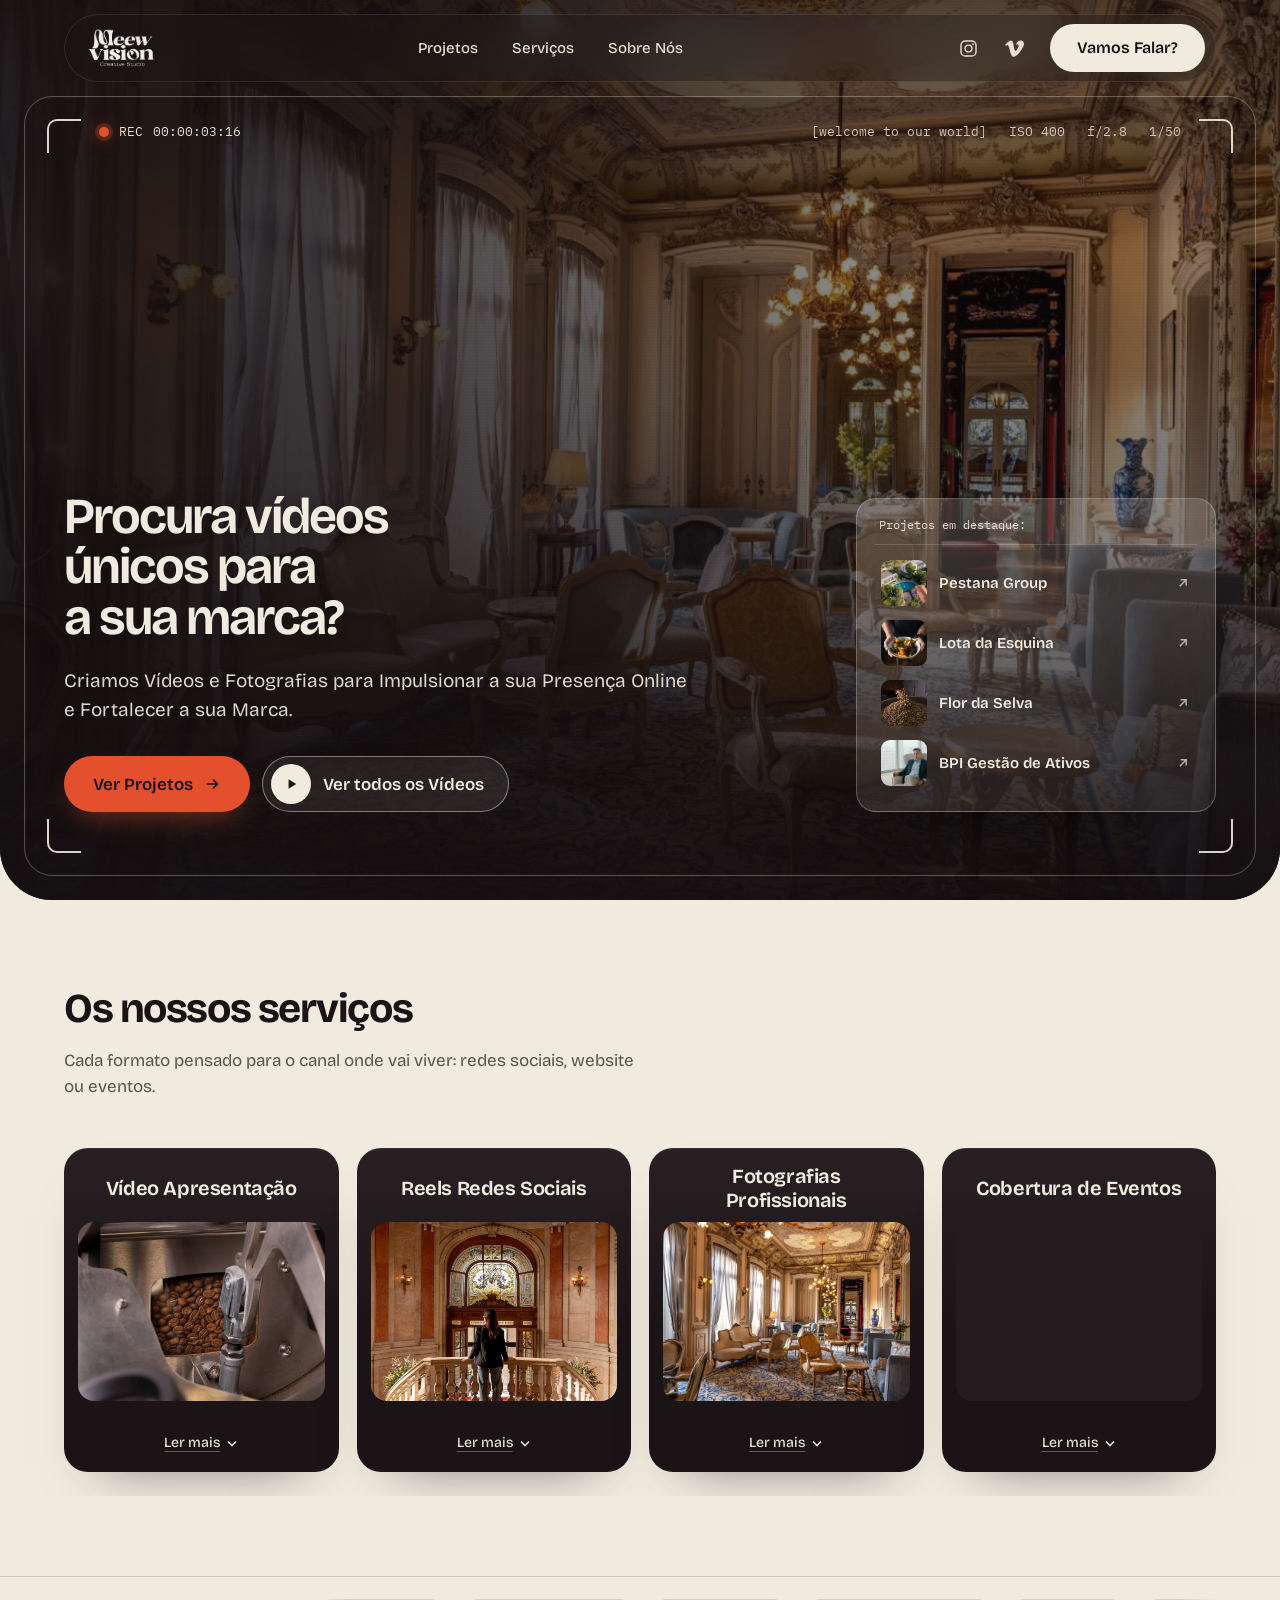
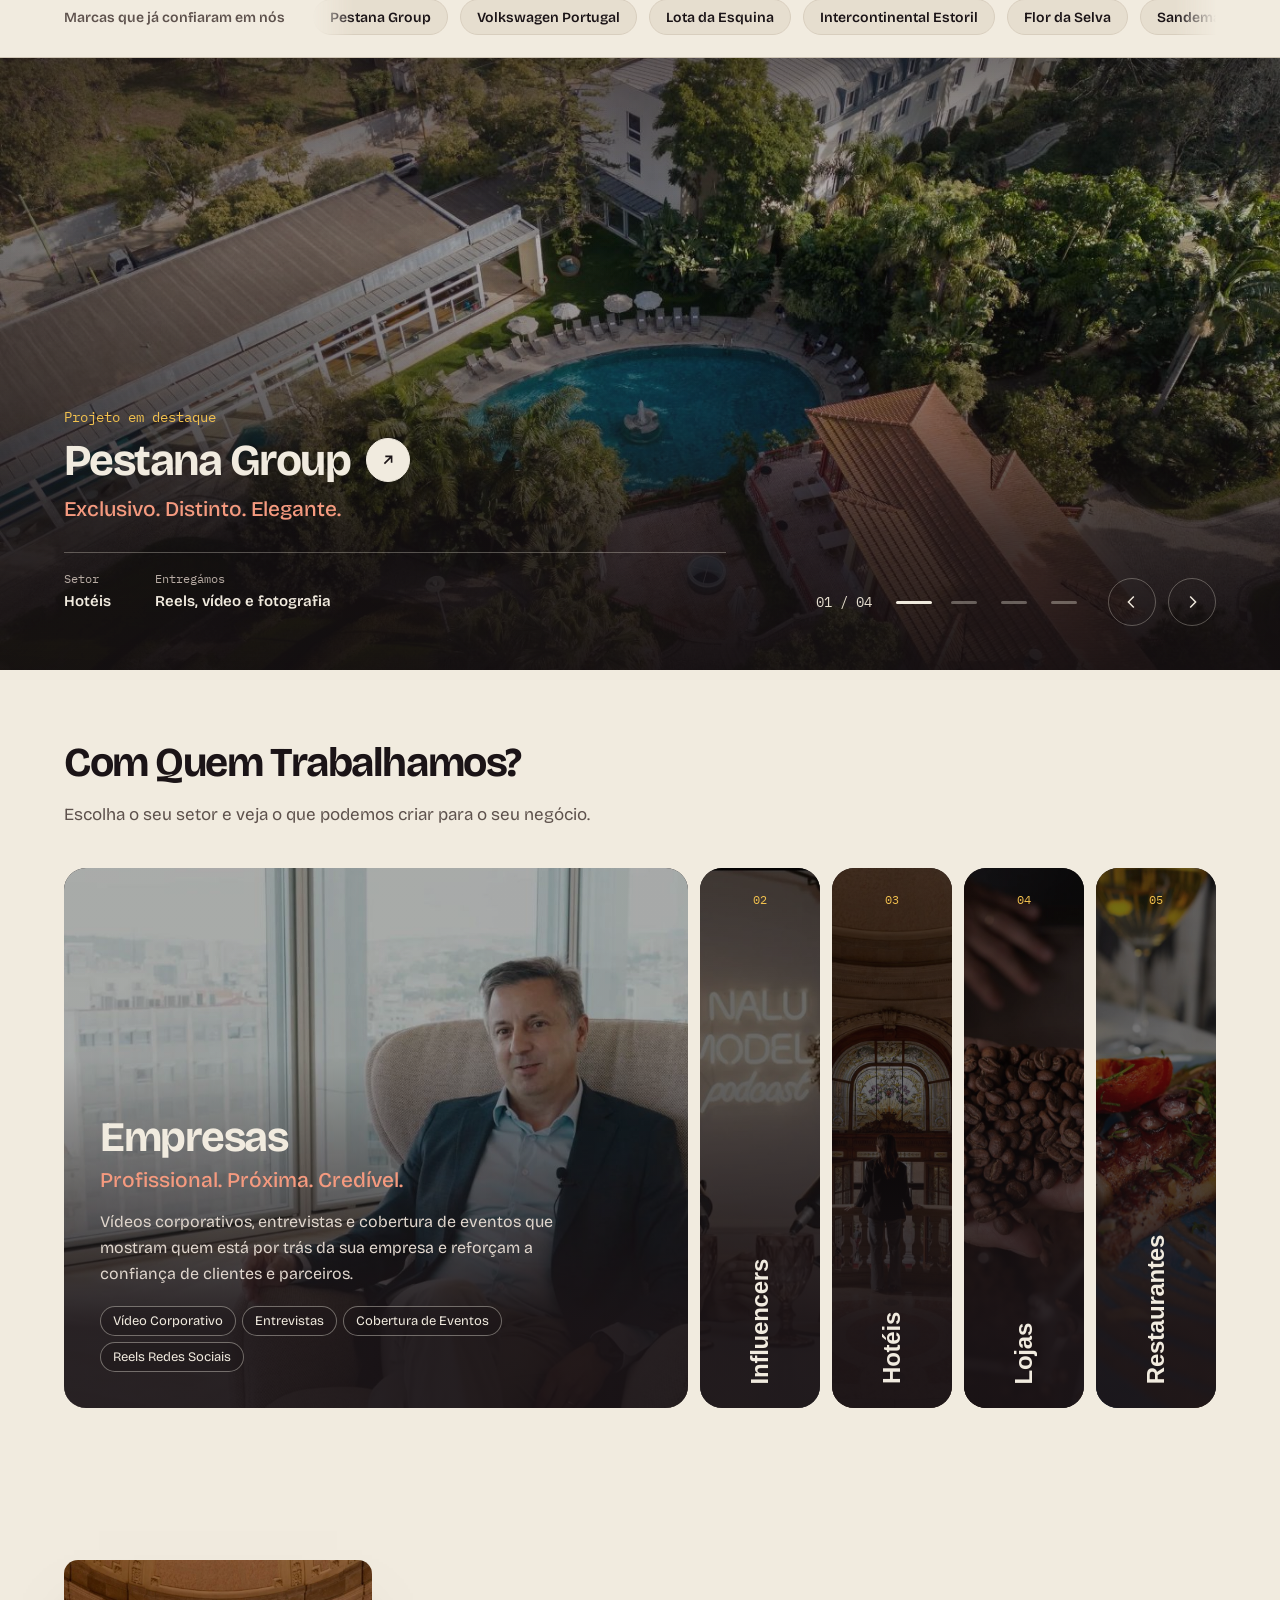
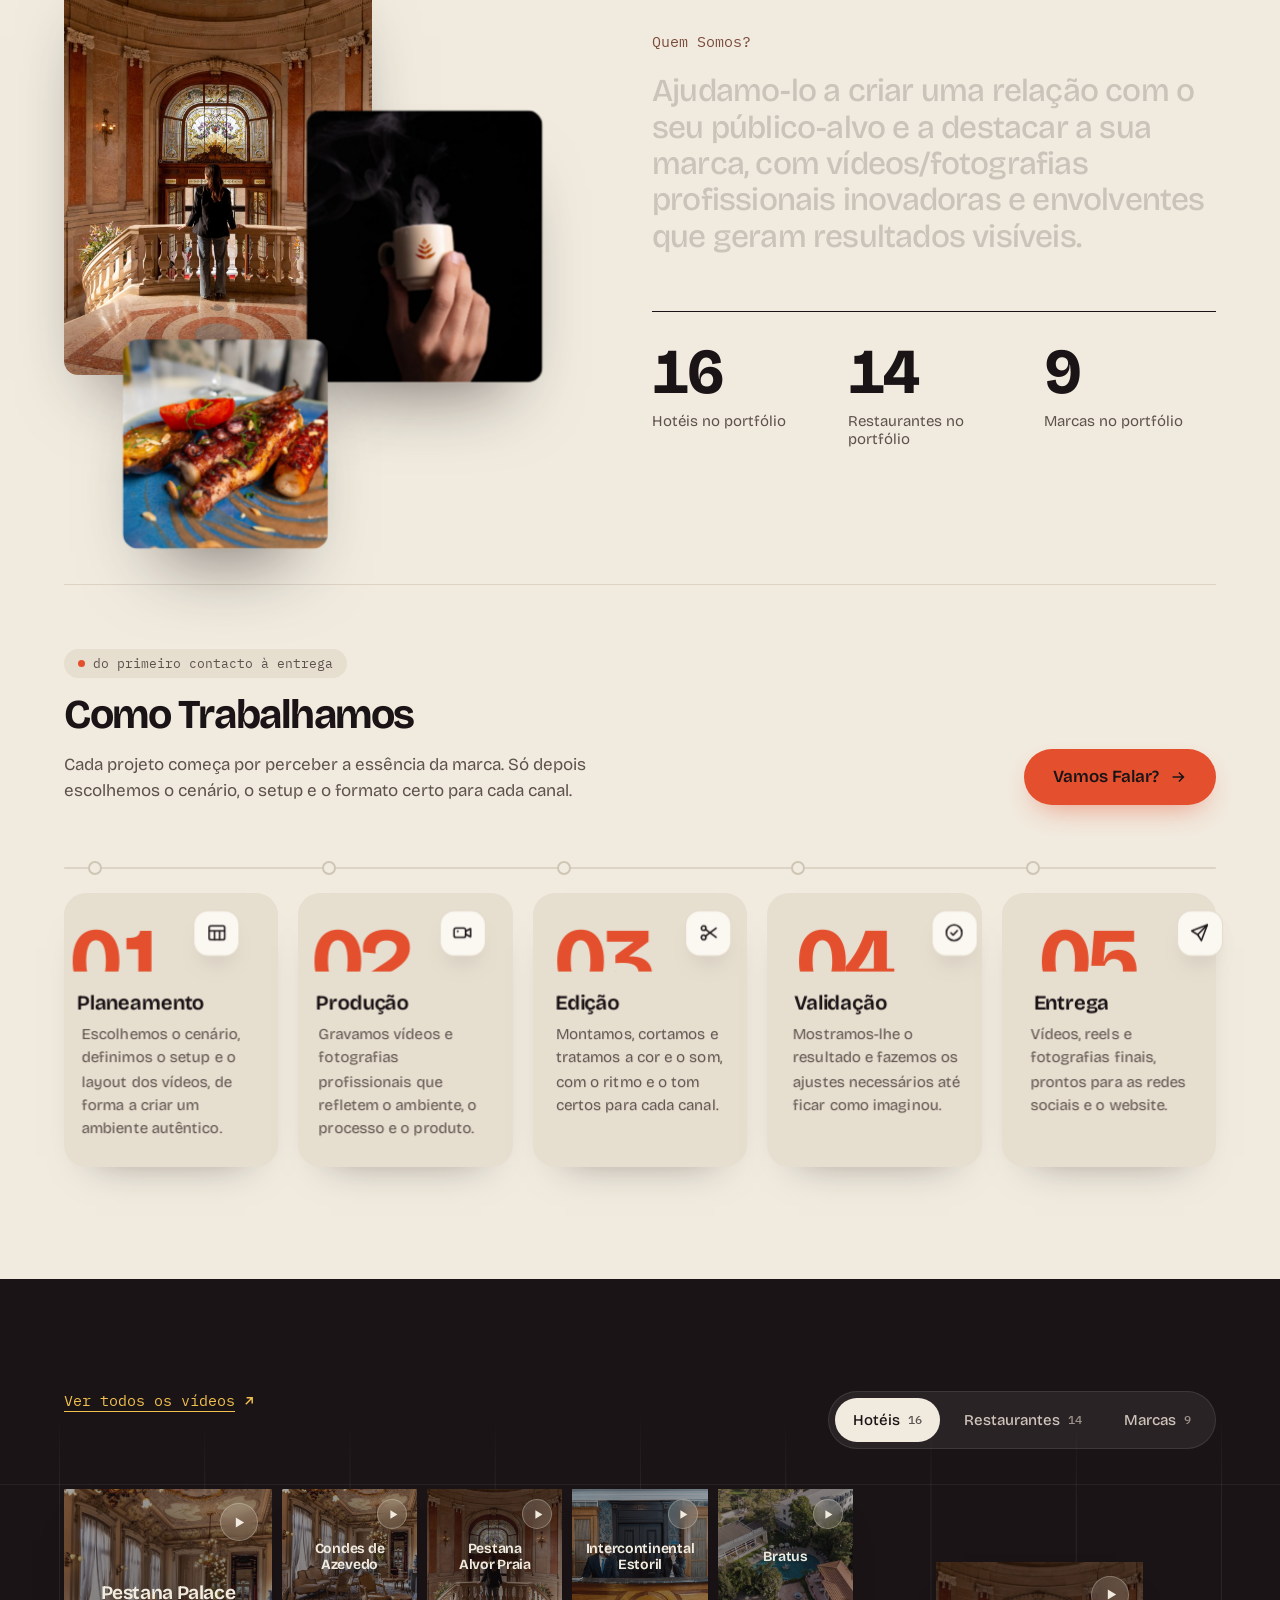
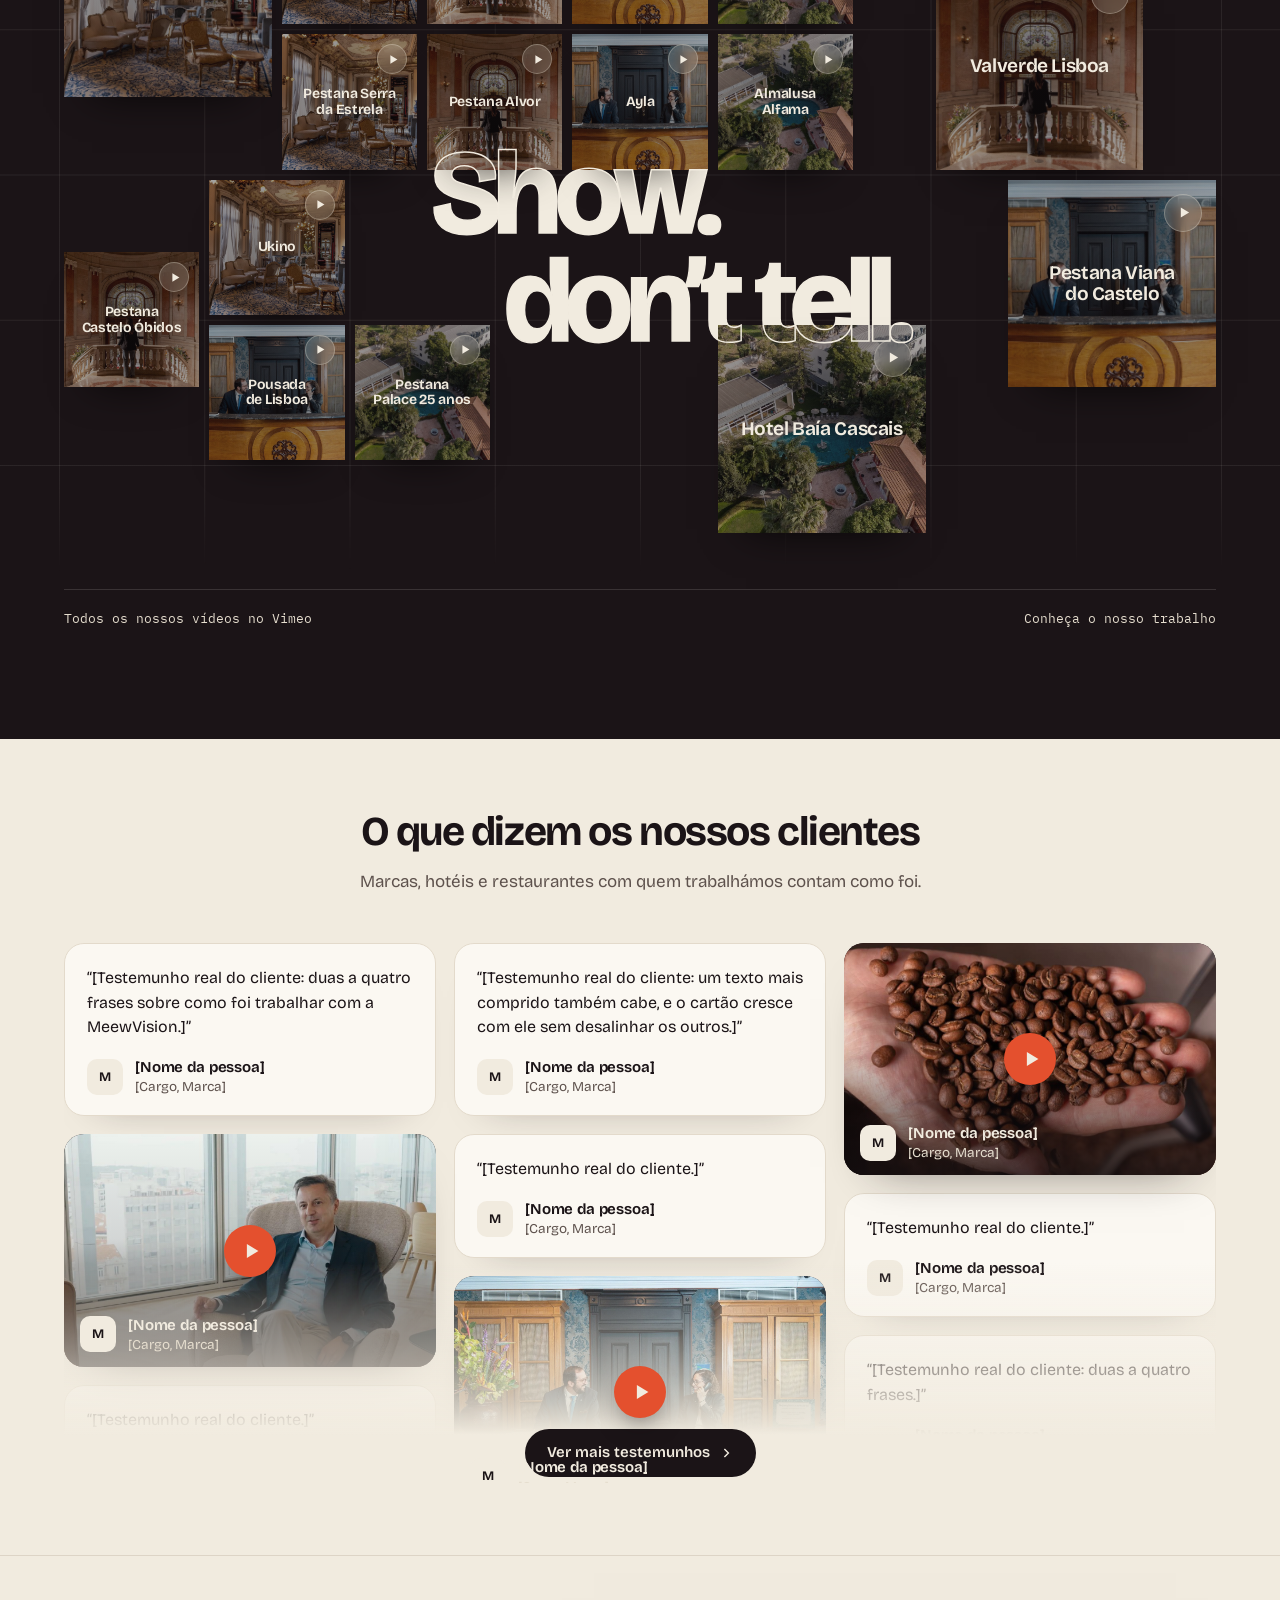
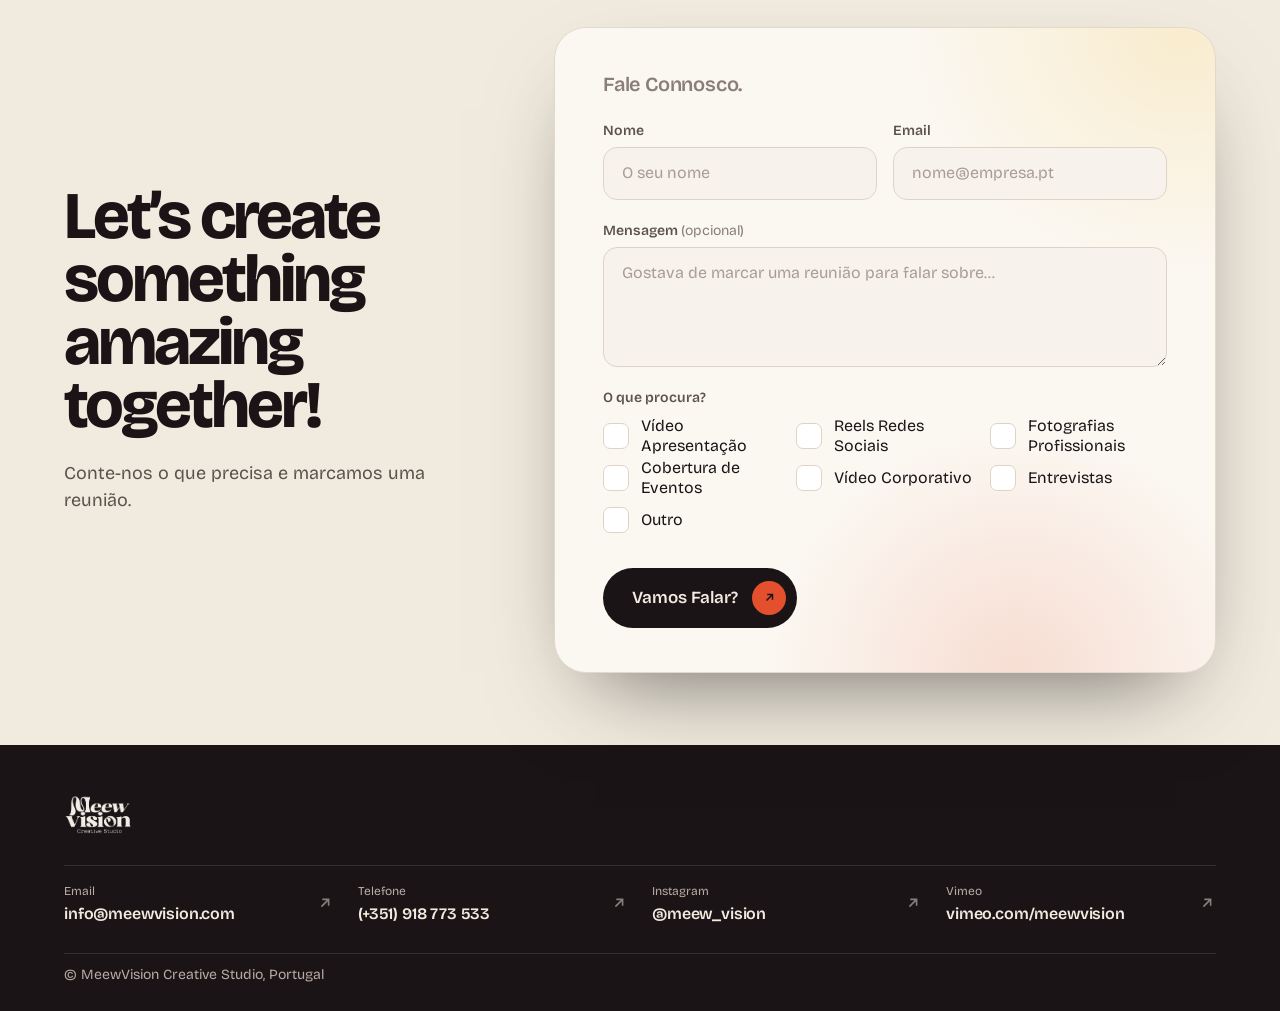
==== commit 435f1f76: "Vídeo do Vimeo no hero, cortado para não mostrar texto - Hero da home com o vídeo 1191142595 (25 Ano" ====
--- a/index.html
+++ b/index.html
@@ -64,12 +64,12 @@
 <main id="conteudo">
 
 <section class="hero " id="topo" aria-labelledby="hero-title">
-<div class="hero-media" aria-hidden="true">
-<!-- VÍDEO DO HERO: para usar vídeo, coloque o ficheiro em assets/video/ e substitua o <img> abaixo por:
-<video src="assets/video/hero.mp4" poster="assets/img/pestana-salao.jpg" autoplay muted loop playsinline preload="metadata"></video> -->
-
+<div class="hero-media" aria-hidden="true" data-vimeo="1191142595" data-start="2.8" data-end="27.4">
+<!-- VÍDEO DO HERO: vídeo do Vimeo em modo de fundo (sem som, em repetição, sem botões; precisa de conta Vimeo paga).
+     O id está em data-vimeo; data-start/data-end (segundos) cortam o início e o fim (partes com texto na imagem):
+     o vídeo toca só esse intervalo, em repetição. O JS cria o leitor e ajusta-o para cobrir o hero. A fotografia fica por baixo como capa:
+     aparece enquanto o vídeo carrega e fica sozinha com "reduzir movimento" ou se o vídeo falhar. Na fase 2 vem do Sanity. -->
 <img src="assets/img/pestana-salao.jpg" alt="" width="1400" height="934" fetchpriority="high" decoding="async">
-
 </div>
 <div class="hero-shade" aria-hidden="true"></div>
 <div class="hero-scan" aria-hidden="true"></div>
--- a/css/styles.css
+++ b/css/styles.css
@@ -75,6 +75,9 @@
 .hero-media{position:absolute;inset:-4%;transform:translate3d(calc(var(--mx) * -22px),calc(var(--my) * -16px),0) scale(1.02);transition:transform 1.2s cubic-bezier(.2,.7,.2,1)}
 .hero-media img,.hero-media video{position:absolute;inset:0;width:100%;height:100%;object-fit:cover;filter:brightness(.86) saturate(.92)}
 .hero-media img{animation:kenburns 26s ease-in-out infinite alternate;transform-origin:62% 40%}
+/* leitor do Vimeo por cima da capa: tamanho calculado no JS para cobrir o hero (como object-fit: cover); aparece em fade quando começa a tocar */
+.hero-vimeo{position:absolute;left:50%;top:50%;border:0;pointer-events:none;transform:translate(-50%,-50%);filter:brightness(.86) saturate(.92);opacity:0;transition:opacity 1.2s ease}
+.hero-vimeo.is-on{opacity:1}
 @keyframes kenburns{from{transform:scale(1.02) translate3d(0,0,0)}to{transform:scale(1.16) translate3d(-2%,-1.5%,0)}}
 .hero-shade{position:absolute;inset:0;background:linear-gradient(90deg,rgba(20,15,17,.82) 0%,rgba(20,15,17,.62) 32%,rgba(20,15,17,.18) 62%,rgba(20,15,17,0) 80%),linear-gradient(180deg,rgba(20,15,17,.55) 0%,rgba(20,15,17,.1) 28%,rgba(20,15,17,.4) 60%,rgba(20,15,17,.94) 100%),rgba(20,15,17,.22)}
 .hero-scan{position:absolute;inset:0;pointer-events:none;opacity:.5;background:repeating-linear-gradient(180deg,rgba(255,255,255,.035) 0 1px,transparent 1px 3px);mix-blend-mode:overlay}
@@ -360,11 +363,17 @@
 .txt-body{margin:0;max-width:1080px;font-size:clamp(22px,2.3vw,32px);line-height:1.32;font-weight:500;letter-spacing:-.02em;text-wrap:pretty}
 .pj-work + .txt-sec{padding-top:0}
 .pj-work{padding-top:var(--sec-y)}
-.pj-work-list{list-style:none;margin:36px 0 0;padding:0;display:grid;grid-template-columns:repeat(3,minmax(0,1fr));gap:20px}
-.pj-work-list li{padding:26px 24px 28px;border-radius:22px;background:#E6DECF}
-.pj-n{display:block;font-size:13px;color:#E4502E}
-.pj-work-list h3{margin:14px 0 10px;font-size:20px;font-weight:650;letter-spacing:-.02em;line-height:1.2}
-.pj-work-list p{margin:0;font-size:15px;line-height:1.6;color:#5E524D}
+/* "O que fizemos": cartões escuros (cor do rodapé) em 3D. Inclinam com o rato (--tx/--ty via bindTilt), as camadas
+   ficam a profundidades diferentes e um brilho suave segue o rato; ao passar o rato o cartão sobe. Sem rato ou com
+   "reduzir movimento" ficam parados. */
+.pj-work-list{list-style:none;margin:36px 0 0;padding:0;display:grid;grid-template-columns:repeat(3,minmax(0,1fr));gap:20px;perspective:1400px}
+.pj-work-list li{position:relative;padding:28px 26px 30px;border-radius:24px;background:linear-gradient(160deg,#2A2024,#1B1417 60%);color:#F1EBDF;box-shadow:0 30px 50px -34px rgba(27,20,23,.75),inset 0 1px 0 rgba(241,235,223,.08);transform-style:preserve-3d;transform:rotateY(calc(var(--tx,0) * 10deg)) rotateX(calc(var(--ty,0) * -10deg)) translateY(0);transition:transform .6s cubic-bezier(.2,.7,.2,1),box-shadow .5s}
+.pj-work-list li::before{content:"";position:absolute;inset:0;border-radius:inherit;pointer-events:none;background:radial-gradient(420px circle at calc(50% + var(--tx,0) * 100%) calc(50% + var(--ty,0) * 100%),rgba(241,235,223,.1),transparent 60%);opacity:0;transition:opacity .5s}
+.pj-work-list li:hover{box-shadow:0 44px 70px -36px rgba(27,20,23,.85),inset 0 1px 0 rgba(241,235,223,.12)}
+.pj-work-list li:hover::before{opacity:1}
+.pj-n{display:block;font-size:13px;color:#E4502E;transform:translateZ(30px)}
+.pj-work-list h3{margin:16px 0 10px;font-size:20px;font-weight:650;letter-spacing:-.02em;line-height:1.2;transform:translateZ(40px)}
+.pj-work-list p{margin:0;font-size:15px;line-height:1.6;color:#CFC4BB;transform:translateZ(20px)}
 .pj-main-video{margin:36px 0 0}
 .pj-main-video figcaption{margin-top:14px;font-size:16px}
 .pj-video{position:relative;display:block;overflow:hidden;border-radius:24px;background:#241B1F}
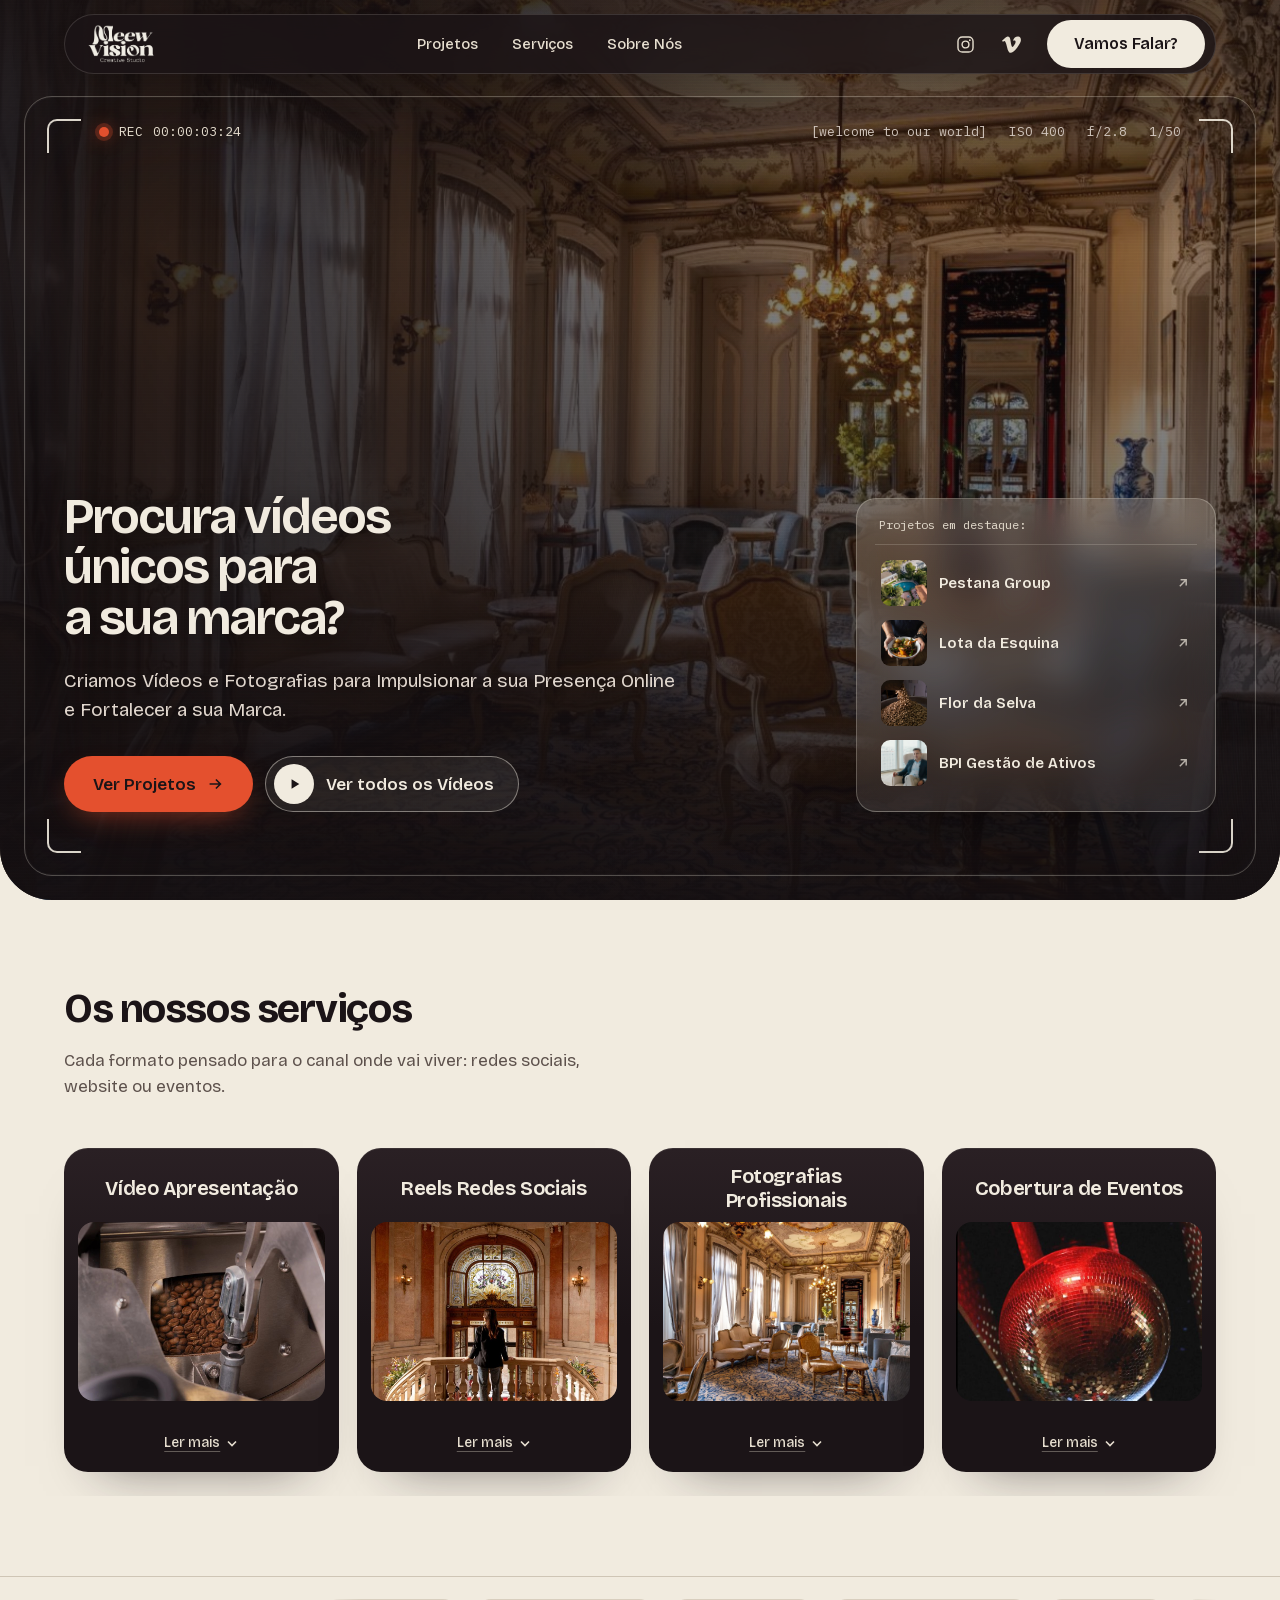
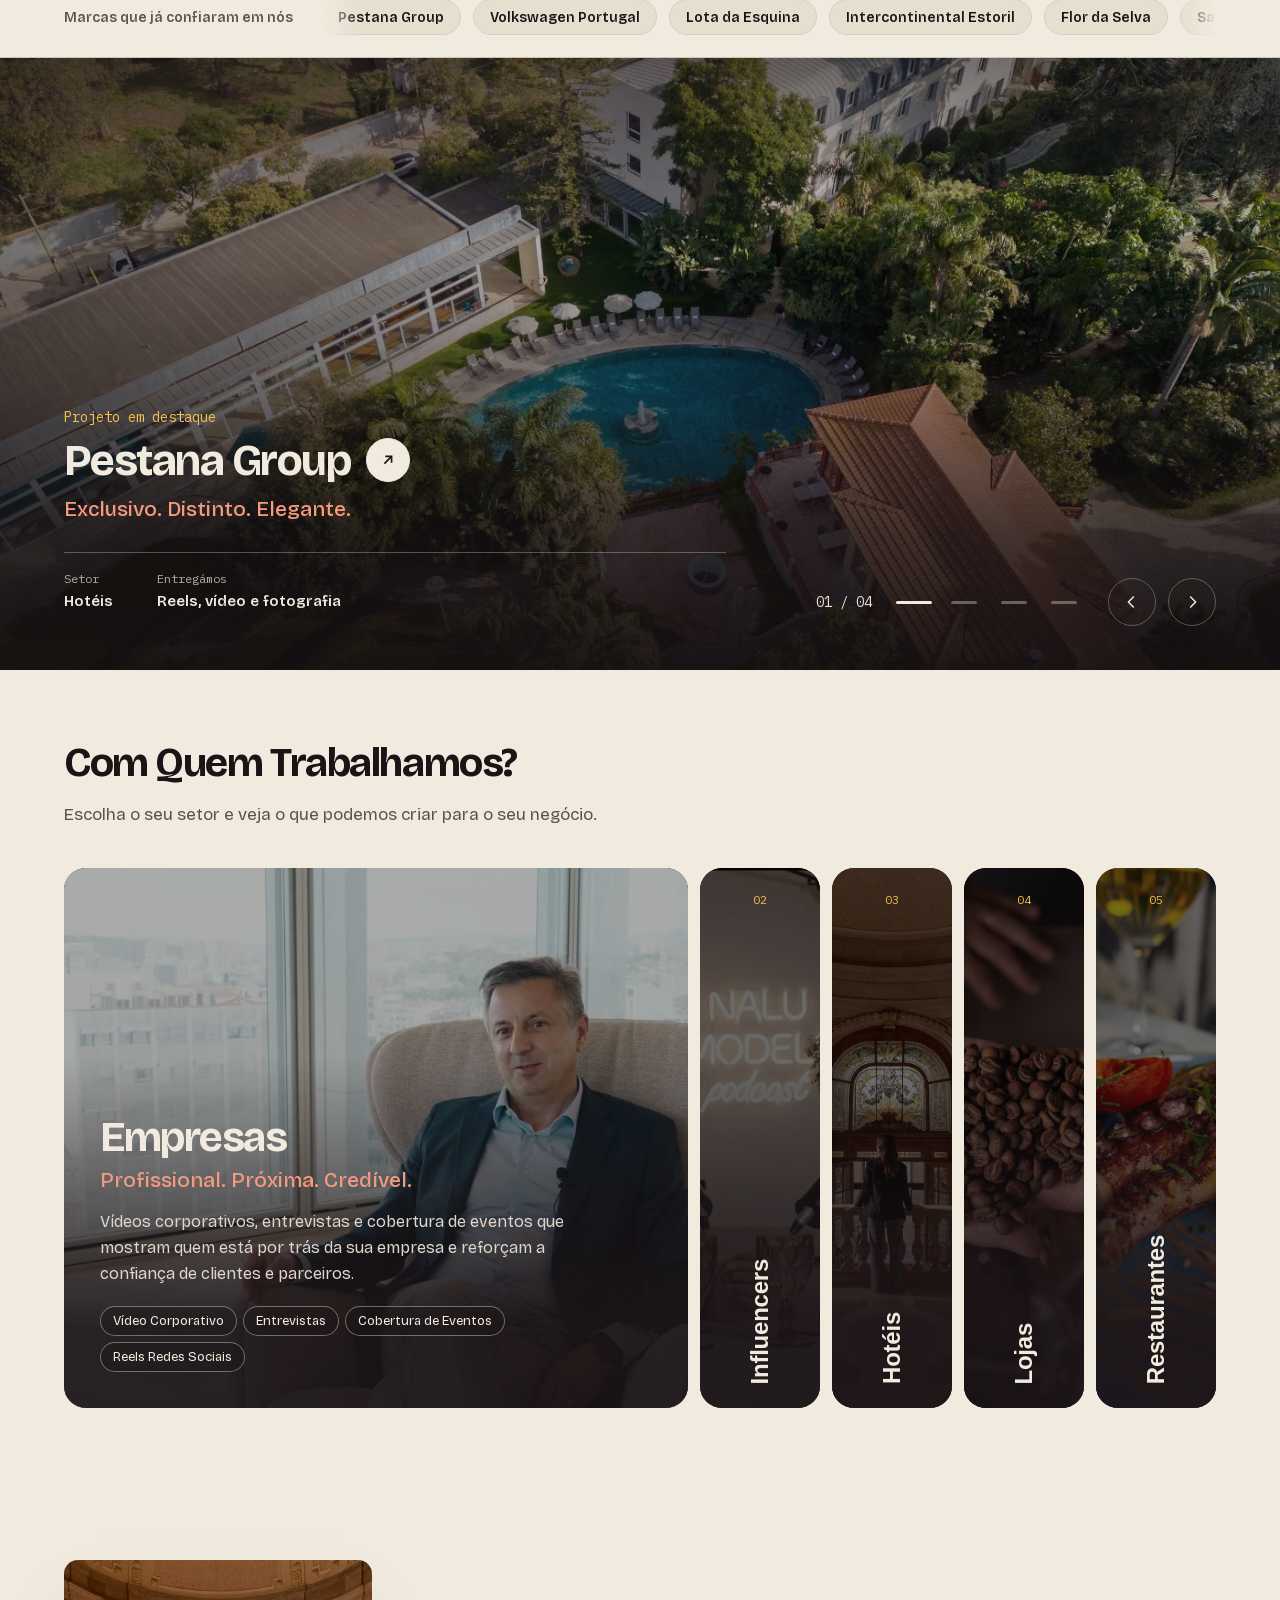
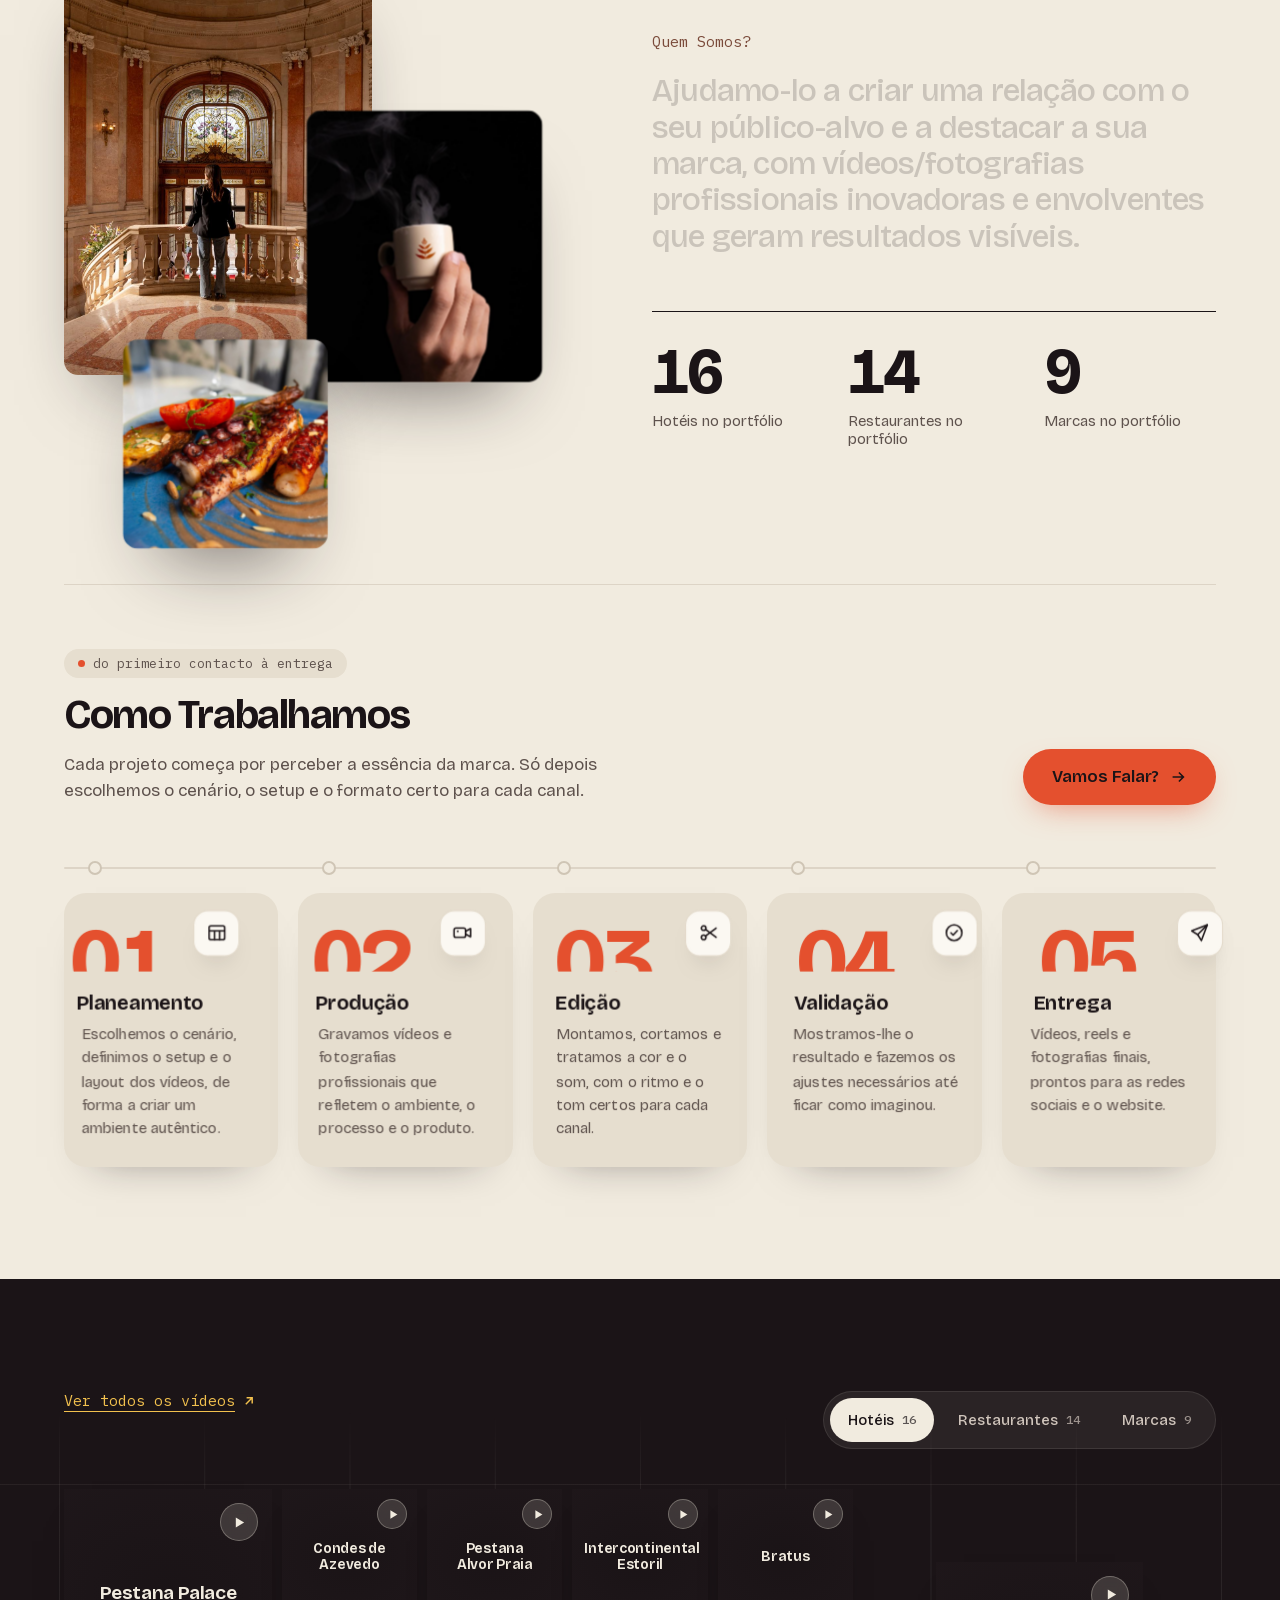
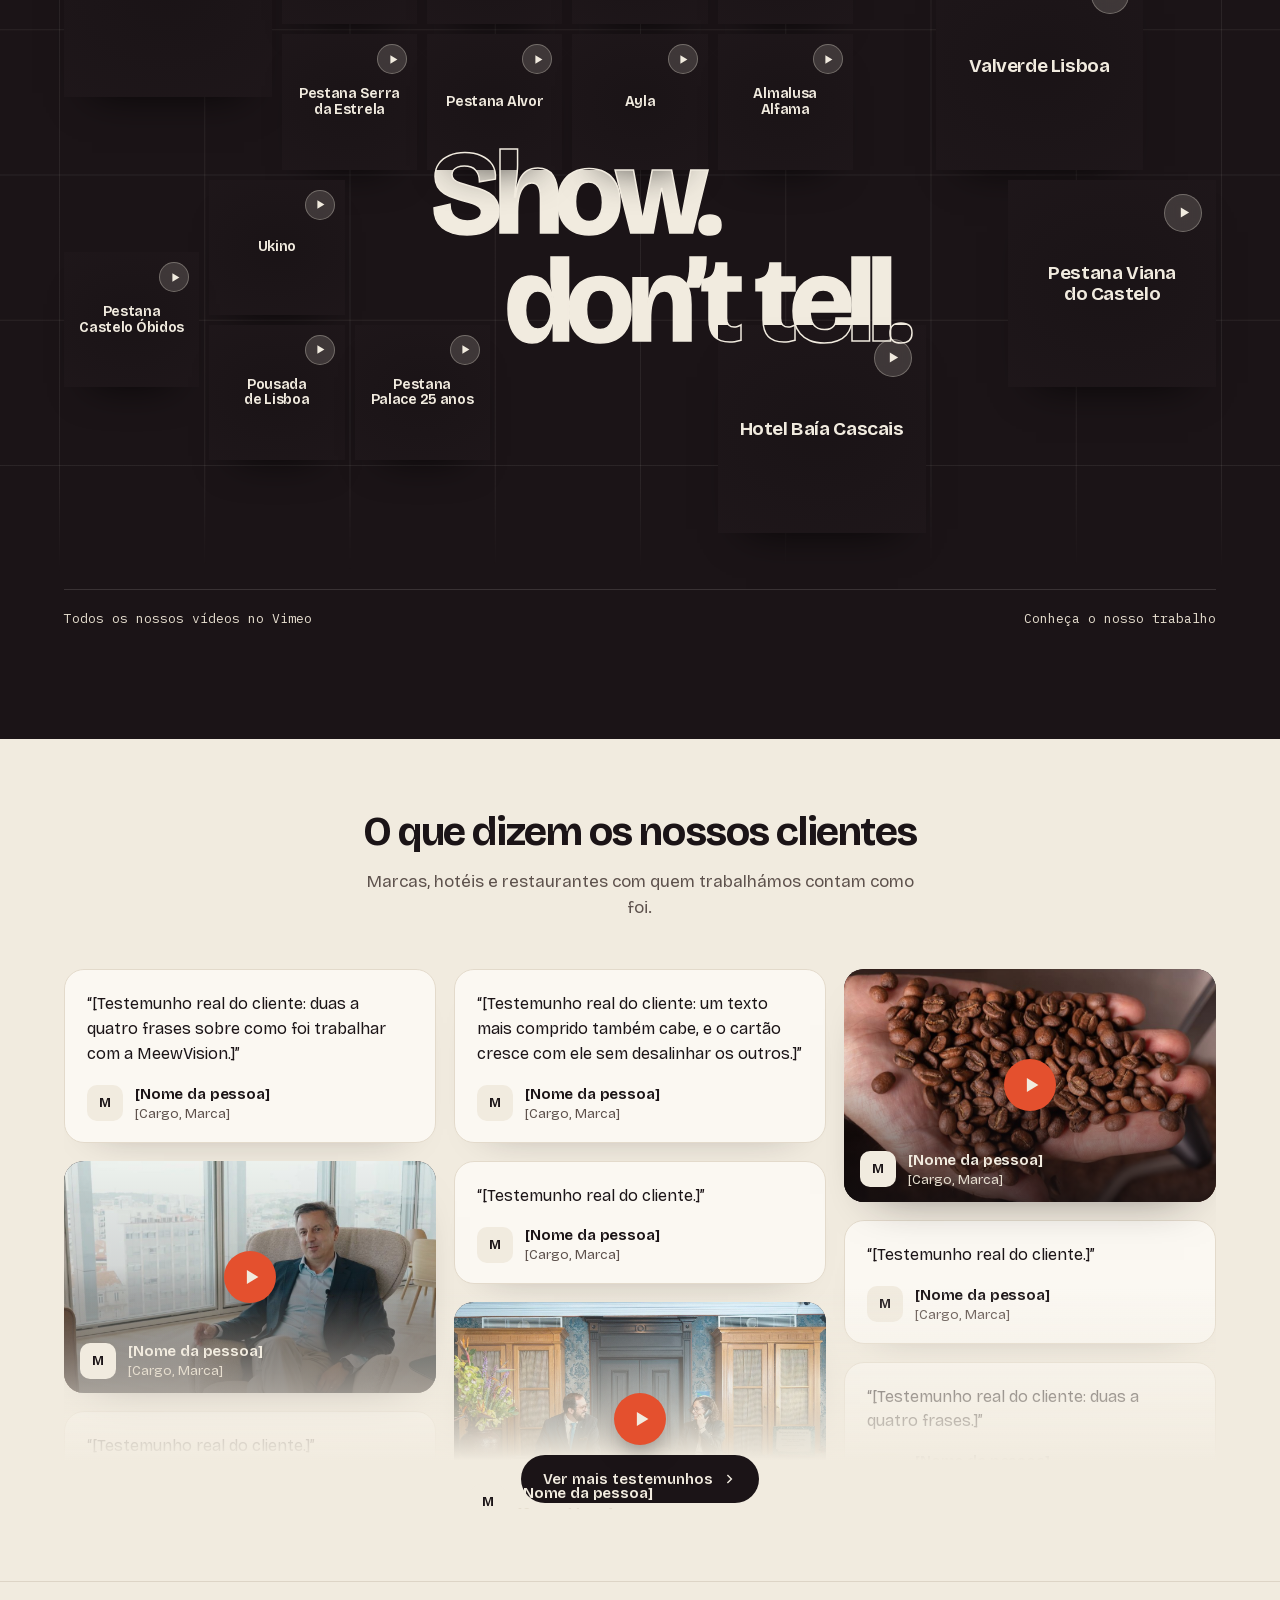
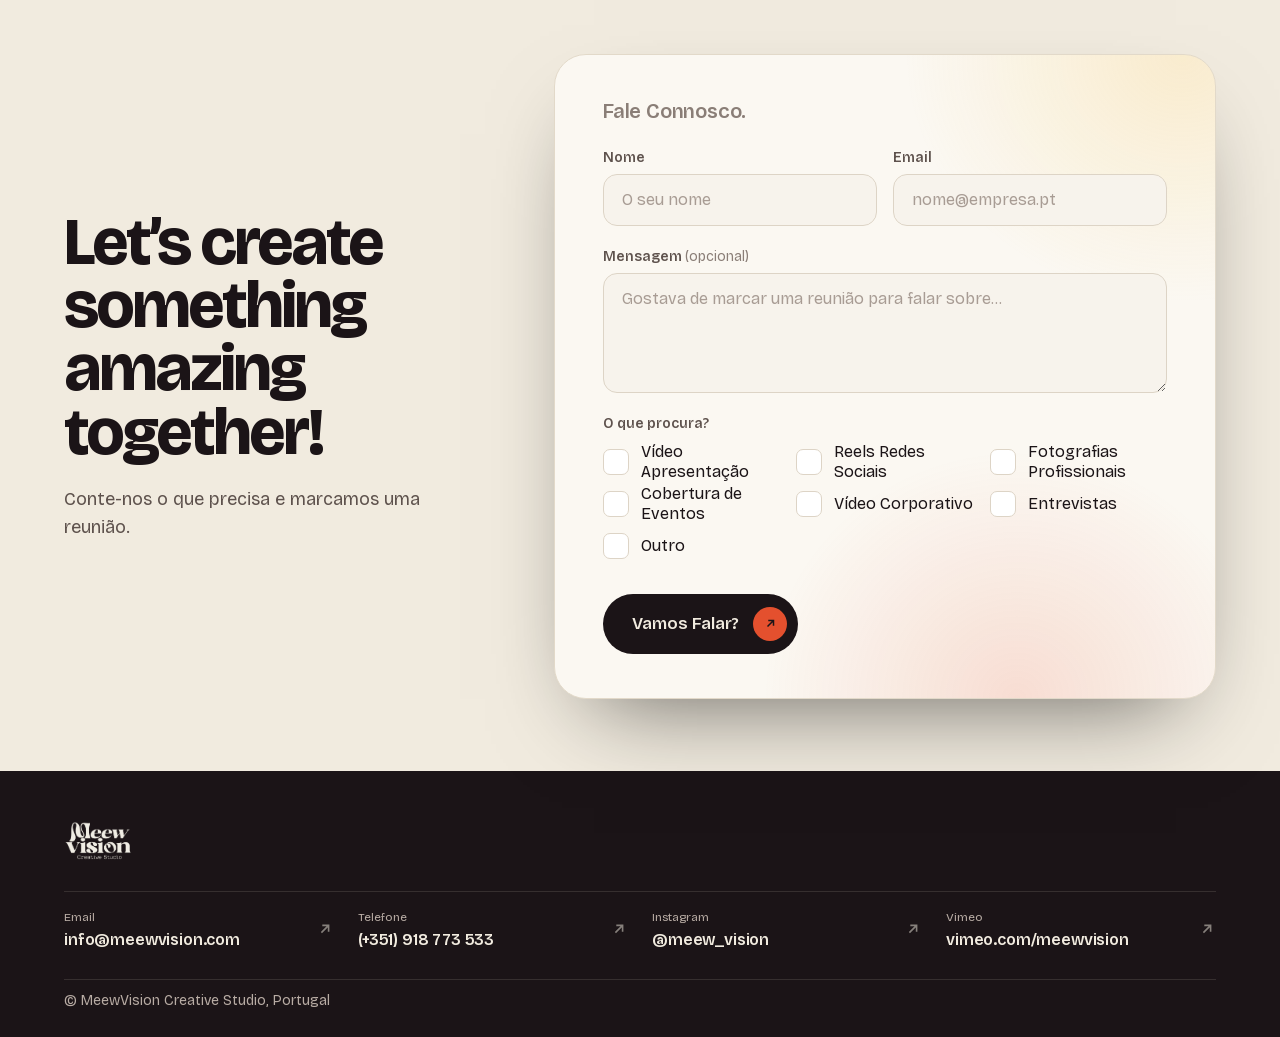
==== commit 18b4cee0: "Tipos de letra guardados no próprio site em vez do Google Fonts Bricolage Grotesque (variável 300–80" ====
--- a/index.html
+++ b/index.html
@@ -7,9 +7,8 @@
 <meta name="description" content="Criamos Vídeos e Fotografias para Impulsionar a sua Presença Online e Fortalecer a sua Marca. Vídeos Profissionais, Fotografias Profissionais e Cobertura de Eventos.">
 <meta name="theme-color" content="#1B1417">
 <link rel="icon" href="assets/img/logo-meewvision.png">
-<link rel="preconnect" href="https://fonts.googleapis.com">
-<link rel="preconnect" href="https://fonts.gstatic.com" crossorigin>
-<link rel="stylesheet" href="https://fonts.googleapis.com/css2?family=Bricolage+Grotesque:opsz,wght@12..96,300..800&amp;family=IBM+Plex+Mono:wght@400;500&amp;display=swap">
+<link rel="preload" href="/assets/fonts/bricolage-grotesque-300-800-latin.woff2" as="font" type="font/woff2" crossorigin>
+<link rel="preload" href="/assets/fonts/ibm-plex-mono-400-latin.woff2" as="font" type="font/woff2" crossorigin>
 <link rel="stylesheet" href="css/styles.css">
 <script src="js/main.js" defer></script>
 </head>
--- a/css/styles.css
+++ b/css/styles.css
@@ -1,3 +1,62 @@
+/* Tipos de letra guardados no próprio site (antes vinham do Google Fonts): Bricolage Grotesque (variável, 300–800)
+   e IBM Plex Mono (400 e 500), só os alfabetos latino e latino-estendido, que cobrem o português. */
+/* Bricolage Grotesque — latin-ext */
+@font-face {
+  font-family: 'Bricolage Grotesque';
+  font-style: normal;
+  font-weight: 300 800;
+  font-stretch: 100%;
+  font-display: swap;
+  src: url(/assets/fonts/bricolage-grotesque-300-800-latin-ext.woff2) format('woff2');
+  unicode-range: U+0100-02BA, U+02BD-02C5, U+02C7-02CC, U+02CE-02D7, U+02DD-02FF, U+0304, U+0308, U+0329, U+1D00-1DBF, U+1E00-1E9F, U+1EF2-1EFF, U+2020, U+20A0-20AB, U+20AD-20C0, U+2113, U+2C60-2C7F, U+A720-A7FF;
+}
+/* Bricolage Grotesque — latin */
+@font-face {
+  font-family: 'Bricolage Grotesque';
+  font-style: normal;
+  font-weight: 300 800;
+  font-stretch: 100%;
+  font-display: swap;
+  src: url(/assets/fonts/bricolage-grotesque-300-800-latin.woff2) format('woff2');
+  unicode-range: U+0000-00FF, U+0131, U+0152-0153, U+02BB-02BC, U+02C6, U+02DA, U+02DC, U+0304, U+0308, U+0329, U+2000-206F, U+20AC, U+2122, U+2191, U+2193, U+2212, U+2215, U+FEFF, U+FFFD;
+}
+/* IBM Plex Mono — latin-ext */
+@font-face {
+  font-family: 'IBM Plex Mono';
+  font-style: normal;
+  font-weight: 400;
+  font-display: swap;
+  src: url(/assets/fonts/ibm-plex-mono-400-latin-ext.woff2) format('woff2');
+  unicode-range: U+0100-02BA, U+02BD-02C5, U+02C7-02CC, U+02CE-02D7, U+02DD-02FF, U+0304, U+0308, U+0329, U+1D00-1DBF, U+1E00-1E9F, U+1EF2-1EFF, U+2020, U+20A0-20AB, U+20AD-20C0, U+2113, U+2C60-2C7F, U+A720-A7FF;
+}
+/* IBM Plex Mono — latin */
+@font-face {
+  font-family: 'IBM Plex Mono';
+  font-style: normal;
+  font-weight: 400;
+  font-display: swap;
+  src: url(/assets/fonts/ibm-plex-mono-400-latin.woff2) format('woff2');
+  unicode-range: U+0000-00FF, U+0131, U+0152-0153, U+02BB-02BC, U+02C6, U+02DA, U+02DC, U+0304, U+0308, U+0329, U+2000-206F, U+20AC, U+2122, U+2191, U+2193, U+2212, U+2215, U+FEFF, U+FFFD;
+}
+/* IBM Plex Mono — latin-ext */
+@font-face {
+  font-family: 'IBM Plex Mono';
+  font-style: normal;
+  font-weight: 500;
+  font-display: swap;
+  src: url(/assets/fonts/ibm-plex-mono-500-latin-ext.woff2) format('woff2');
+  unicode-range: U+0100-02BA, U+02BD-02C5, U+02C7-02CC, U+02CE-02D7, U+02DD-02FF, U+0304, U+0308, U+0329, U+1D00-1DBF, U+1E00-1E9F, U+1EF2-1EFF, U+2020, U+20A0-20AB, U+20AD-20C0, U+2113, U+2C60-2C7F, U+A720-A7FF;
+}
+/* IBM Plex Mono — latin */
+@font-face {
+  font-family: 'IBM Plex Mono';
+  font-style: normal;
+  font-weight: 500;
+  font-display: swap;
+  src: url(/assets/fonts/ibm-plex-mono-500-latin.woff2) format('woff2');
+  unicode-range: U+0000-00FF, U+0131, U+0152-0153, U+02BB-02BC, U+02C6, U+02DA, U+02DC, U+0304, U+0308, U+0329, U+2000-206F, U+20AC, U+2122, U+2191, U+2193, U+2212, U+2215, U+FEFF, U+FFFD;
+}
+
 [hidden]{display:none !important}
 body{margin:0;background:#1B1417;color:#F1EBDF;font-family:"Bricolage Grotesque","Helvetica Neue",Arial,sans-serif;-webkit-font-smoothing:antialiased}
 *{box-sizing:border-box}
@@ -363,17 +422,17 @@
 .txt-body{margin:0;max-width:1080px;font-size:clamp(22px,2.3vw,32px);line-height:1.32;font-weight:500;letter-spacing:-.02em;text-wrap:pretty}
 .pj-work + .txt-sec{padding-top:0}
 .pj-work{padding-top:var(--sec-y)}
-/* "O que fizemos": cartões escuros (cor do rodapé) em 3D. Inclinam com o rato (--tx/--ty via bindTilt), as camadas
-   ficam a profundidades diferentes e um brilho suave segue o rato; ao passar o rato o cartão sobe. Sem rato ou com
+/* "O que fizemos": cartões escuros (cor do rodapé) em 3D. Inclinam com o rato (--tx/--ty via bindTilt) e um brilho
+   suave segue o rato; o texto fica todo no mesmo plano (camadas a profundidades diferentes desalinhavam o texto). Sem rato ou com
    "reduzir movimento" ficam parados. */
-.pj-work-list{list-style:none;margin:36px 0 0;padding:0;display:grid;grid-template-columns:repeat(3,minmax(0,1fr));gap:20px;perspective:1400px}
-.pj-work-list li{position:relative;padding:28px 26px 30px;border-radius:24px;background:linear-gradient(160deg,#2A2024,#1B1417 60%);color:#F1EBDF;box-shadow:0 30px 50px -34px rgba(27,20,23,.75),inset 0 1px 0 rgba(241,235,223,.08);transform-style:preserve-3d;transform:rotateY(calc(var(--tx,0) * 10deg)) rotateX(calc(var(--ty,0) * -10deg)) translateY(0);transition:transform .6s cubic-bezier(.2,.7,.2,1),box-shadow .5s}
+.pj-work-list{list-style:none;margin:36px 0 0;padding:0;display:grid;grid-template-columns:repeat(3,minmax(0,1fr));gap:20px}
+.pj-work-list li{position:relative;padding:28px 26px 30px;border-radius:24px;background:linear-gradient(160deg,#2A2024,#1B1417 60%);color:#F1EBDF;box-shadow:0 30px 50px -34px rgba(27,20,23,.75),inset 0 1px 0 rgba(241,235,223,.08);transform:perspective(1200px) rotateY(calc(var(--tx,0) * 8deg)) rotateX(calc(var(--ty,0) * -8deg));transition:transform .6s cubic-bezier(.2,.7,.2,1),box-shadow .5s}
 .pj-work-list li::before{content:"";position:absolute;inset:0;border-radius:inherit;pointer-events:none;background:radial-gradient(420px circle at calc(50% + var(--tx,0) * 100%) calc(50% + var(--ty,0) * 100%),rgba(241,235,223,.1),transparent 60%);opacity:0;transition:opacity .5s}
 .pj-work-list li:hover{box-shadow:0 44px 70px -36px rgba(27,20,23,.85),inset 0 1px 0 rgba(241,235,223,.12)}
 .pj-work-list li:hover::before{opacity:1}
-.pj-n{display:block;font-size:13px;color:#E4502E;transform:translateZ(30px)}
-.pj-work-list h3{margin:16px 0 10px;font-size:20px;font-weight:650;letter-spacing:-.02em;line-height:1.2;transform:translateZ(40px)}
-.pj-work-list p{margin:0;font-size:15px;line-height:1.6;color:#CFC4BB;transform:translateZ(20px)}
+.pj-n{display:block;font-size:13px;color:#E4502E}
+.pj-work-list h3{margin:16px 0 10px;font-size:20px;font-weight:650;letter-spacing:-.02em;line-height:1.2}
+.pj-work-list p{margin:0;font-size:15px;line-height:1.6;color:#CFC4BB}
 .pj-main-video{margin:36px 0 0}
 .pj-main-video figcaption{margin-top:14px;font-size:16px}
 .pj-video{position:relative;display:block;overflow:hidden;border-radius:24px;background:#241B1F}
